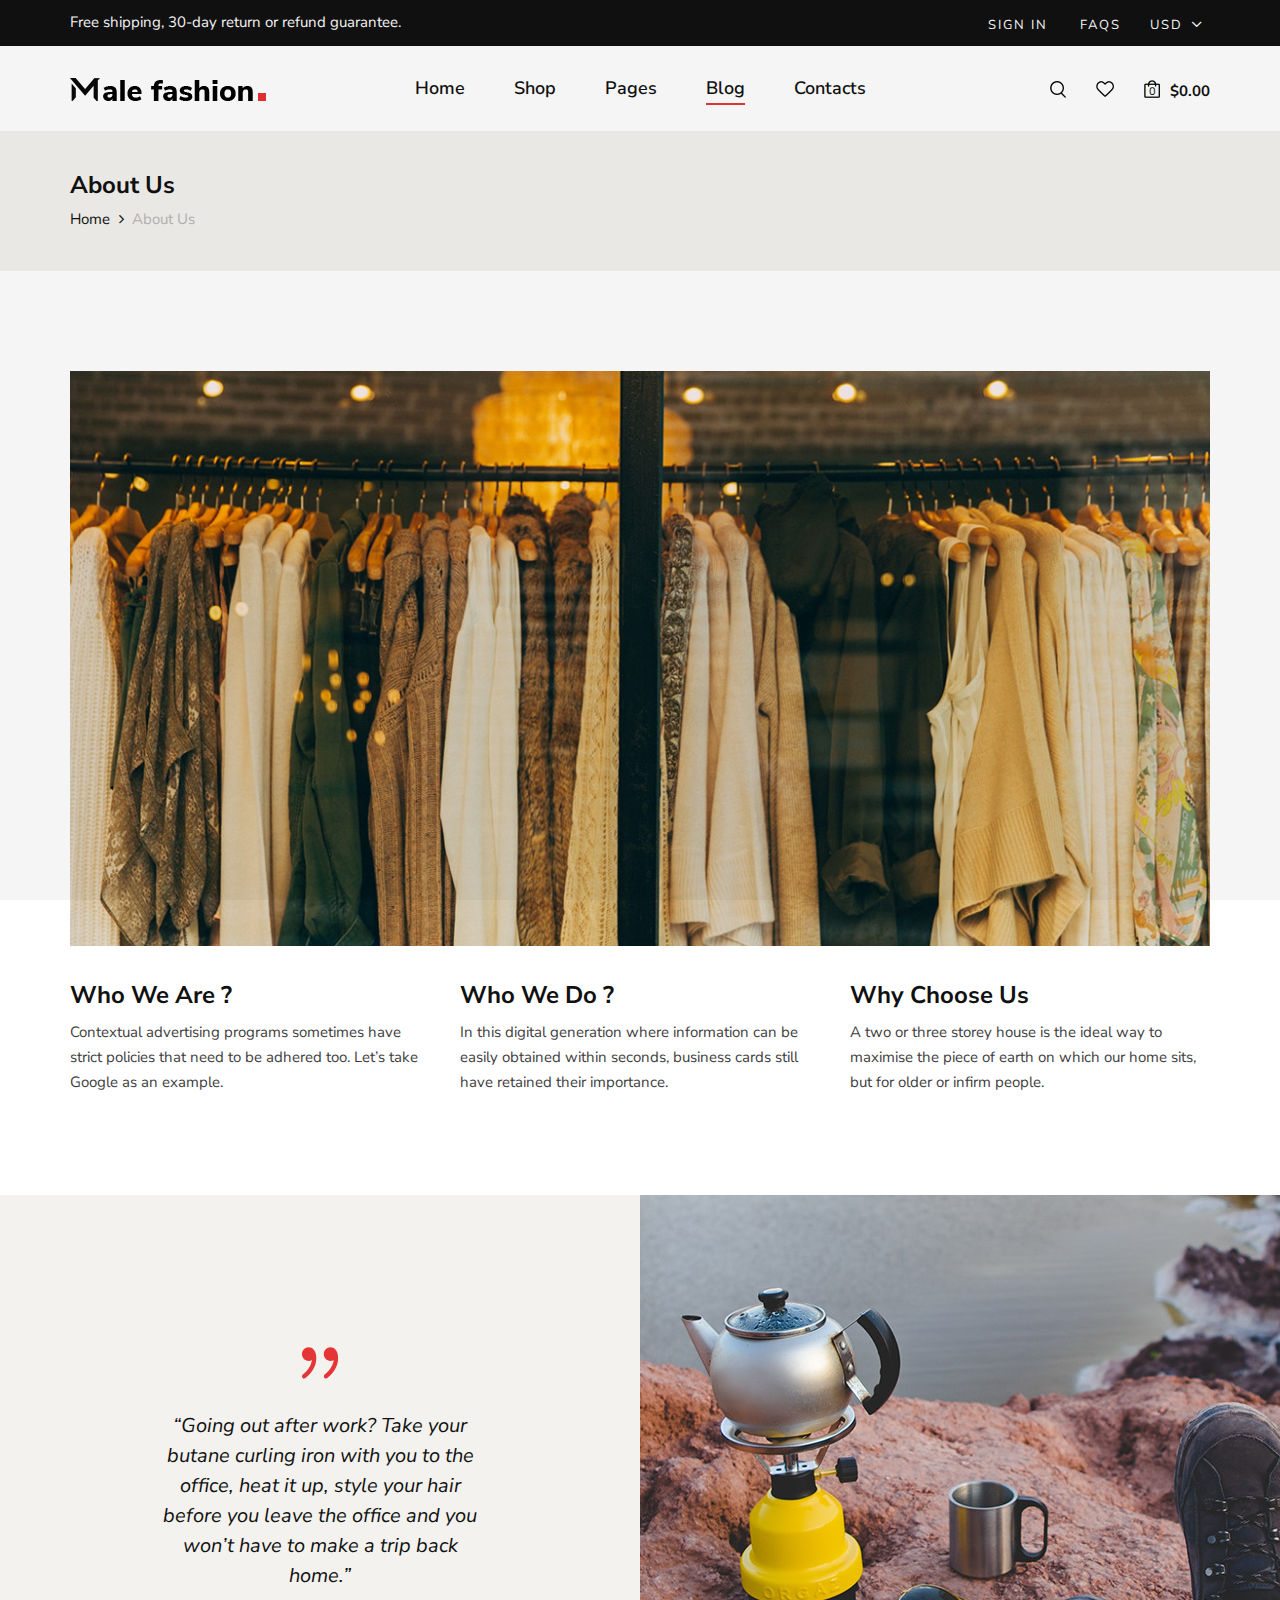
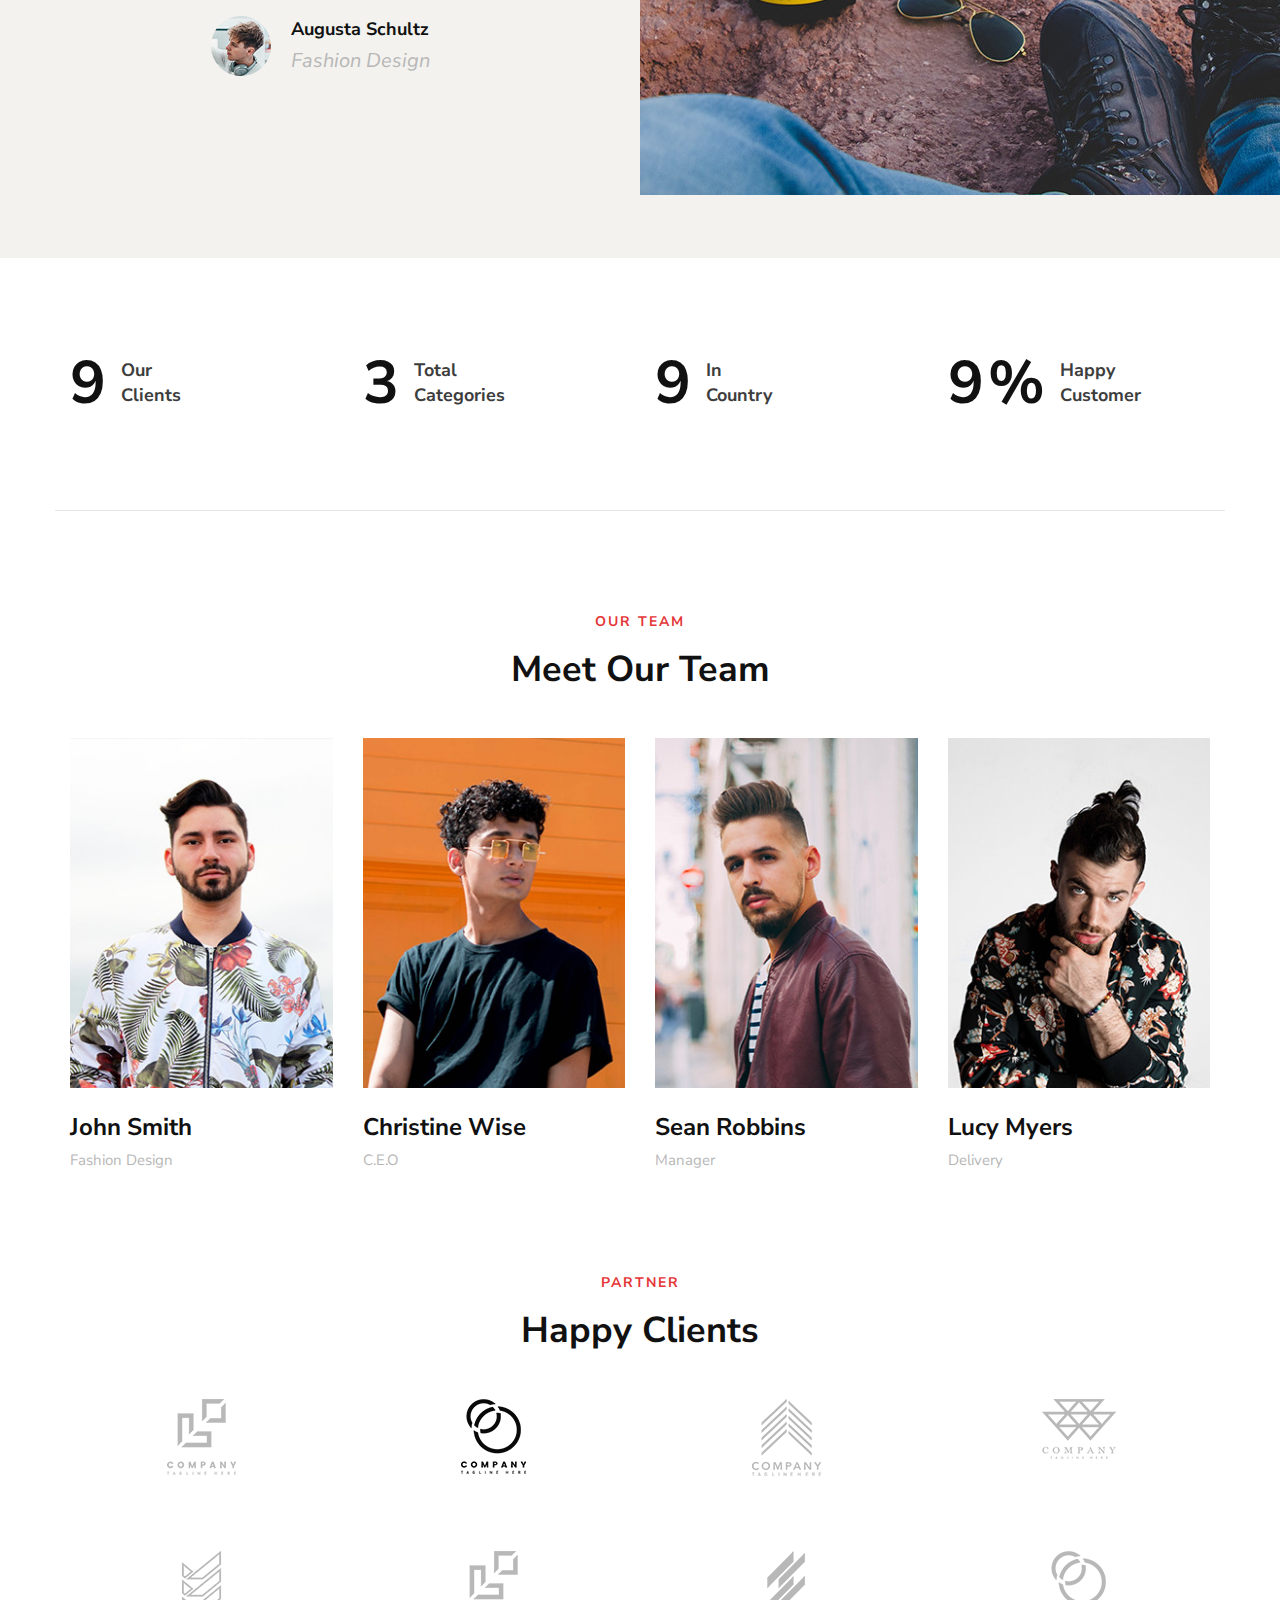
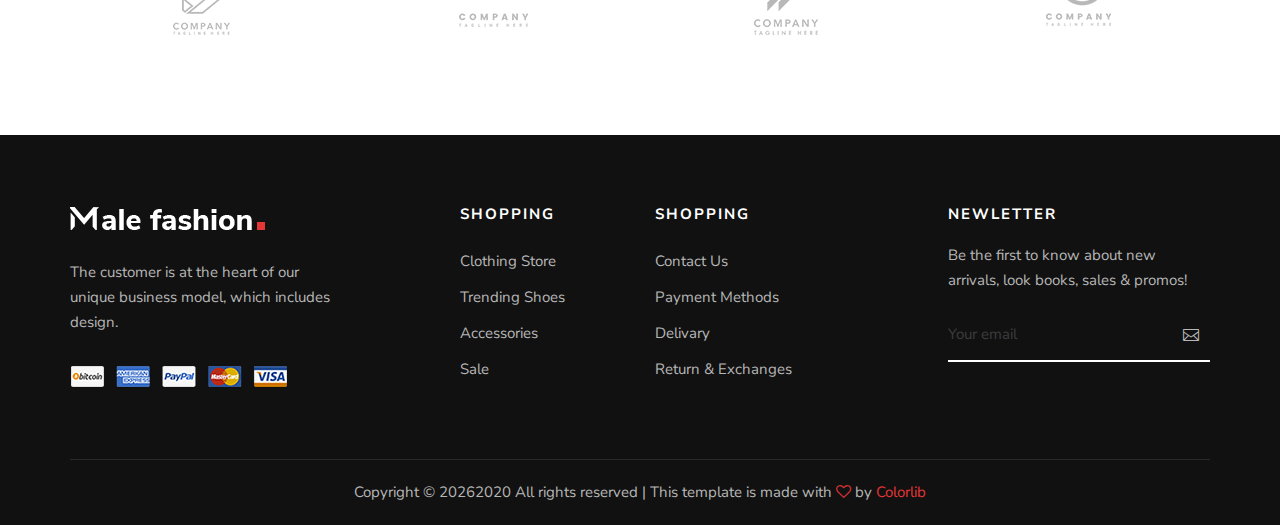
==== about.html @ d6370bcf "push" ====
<!DOCTYPE html>
<html lang="zxx">

<head>
    <meta charset="UTF-8">
    <meta name="description" content="Male_Fashion Template">
    <meta name="keywords" content="Male_Fashion, unica, creative, html">
    <meta name="viewport" content="width=device-width, initial-scale=1.0">
    <meta http-equiv="X-UA-Compatible" content="ie=edge">
    <title>Male-Fashion | Template</title>

    <!-- Google Font -->
    <link href="https://fonts.googleapis.com/css2?family=Nunito+Sans:wght@300;400;600;700;800;900&display=swap"
    rel="stylesheet">

    <!-- Css Styles -->
    <link rel="stylesheet" href="css/bootstrap.min.css" type="text/css">
    <link rel="stylesheet" href="css/font-awesome.min.css" type="text/css">
    <link rel="stylesheet" href="css/elegant-icons.css" type="text/css">
    <link rel="stylesheet" href="css/magnific-popup.css" type="text/css">
    <link rel="stylesheet" href="css/nice-select.css" type="text/css">
    <link rel="stylesheet" href="css/owl.carousel.min.css" type="text/css">
    <link rel="stylesheet" href="css/slicknav.min.css" type="text/css">
    <link rel="stylesheet" href="css/style.css" type="text/css">
</head>

<body>
    <!-- Page Preloder -->
    <div id="preloder">
        <div class="loader"></div>
    </div>

    <!-- Offcanvas Menu Begin -->
    <div class="offcanvas-menu-overlay"></div>
    <div class="offcanvas-menu-wrapper">
        <div class="offcanvas__option">
            <div class="offcanvas__links">
                <a href="#">Sign in</a>
                <a href="#">FAQs</a>
            </div>
            <div class="offcanvas__top__hover">
                <span>Usd <i class="arrow_carrot-down"></i></span>
                <ul>
                    <li>USD</li>
                    <li>EUR</li>
                    <li>USD</li>
                </ul>
            </div>
        </div>
        <div class="offcanvas__nav__option">
            <a href="#" class="search-switch"><img src="img/icon/search.png" alt=""></a>
            <a href="#"><img src="img/icon/heart.png" alt=""></a>
            <a href="#"><img src="img/icon/cart.png" alt=""> <span>0</span></a>
            <div class="price">$0.00</div>
        </div>
        <div id="mobile-menu-wrap"></div>
        <div class="offcanvas__text">
            <p>Free shipping, 30-day return or refund guarantee.</p>
        </div>
    </div>
    <!-- Offcanvas Menu End -->

    <!-- Header Section Begin -->
    <header class="header">
        <div class="header__top">
            <div class="container">
                <div class="row">
                    <div class="col-lg-6 col-md-7">
                        <div class="header__top__left">
                            <p>Free shipping, 30-day return or refund guarantee.</p>
                        </div>
                    </div>
                    <div class="col-lg-6 col-md-5">
                        <div class="header__top__right">
                            <div class="header__top__links">
                                <a href="#">Sign in</a>
                                <a href="#">FAQs</a>
                            </div>
                            <div class="header__top__hover">
                                <span>Usd <i class="arrow_carrot-down"></i></span>
                                <ul>
                                    <li>USD</li>
                                    <li>EUR</li>
                                    <li>USD</li>
                                </ul>
                            </div>
                        </div>
                    </div>
                </div>
            </div>
        </div>
        <div class="container">
            <div class="row">
                <div class="col-lg-3 col-md-3">
                    <div class="header__logo">
                        <a href="./index.html"><img src="img/logo.png" alt=""></a>
                    </div>
                </div>
                <div class="col-lg-6 col-md-6">
                    <nav class="header__menu mobile-menu">
                        <ul>
                            <li><a href="./index.html">Home</a></li>
                            <li><a href="./shop.html">Shop</a></li>
                            <li><a href="#">Pages</a>
                                <ul class="dropdown">
                                    <li><a href="./about.html">About Us</a></li>
                                    <li><a href="./shop-details.html">Shop Details</a></li>
                                    <li><a href="./shopping-cart.html">Shopping Cart</a></li>
                                    <li><a href="./checkout.html">Check Out</a></li>
                                    <li><a href="./blog-details.html">Blog Details</a></li>
                                </ul>
                            </li>
                            <li class="active"><a href="./blog.html">Blog</a></li>
                            <li><a href="./contact.html">Contacts</a></li>
                        </ul>
                    </nav>
                </div>
                <div class="col-lg-3 col-md-3">
                    <div class="header__nav__option">
                        <a href="#" class="search-switch"><img src="img/icon/search.png" alt=""></a>
                        <a href="#"><img src="img/icon/heart.png" alt=""></a>
                        <a href="#"><img src="img/icon/cart.png" alt=""> <span>0</span></a>
                        <div class="price">$0.00</div>
                    </div>
                </div>
            </div>
            <div class="canvas__open"><i class="fa fa-bars"></i></div>
        </div>
    </header>
    <!-- Header Section End -->

    <!-- Breadcrumb Section Begin -->
    <section class="breadcrumb-option">
        <div class="container">
            <div class="row">
                <div class="col-lg-12">
                    <div class="breadcrumb__text">
                        <h4>About Us</h4>
                        <div class="breadcrumb__links">
                            <a href="./index.html">Home</a>
                            <span>About Us</span>
                        </div>
                    </div>
                </div>
            </div>
        </div>
    </section>
    <!-- Breadcrumb Section End -->

    <!-- About Section Begin -->
    <section class="about spad">
        <div class="container">
            <div class="row">
                <div class="col-lg-12">
                    <div class="about__pic">
                        <img src="img/about/about-us.jpg" alt="">
                    </div>
                </div>
            </div>
            <div class="row">
                <div class="col-lg-4 col-md-4 col-sm-6">
                    <div class="about__item">
                        <h4>Who We Are ?</h4>
                        <p>Contextual advertising programs sometimes have strict policies that need to be adhered too.
                        Let’s take Google as an example.</p>
                    </div>
                </div>
                <div class="col-lg-4 col-md-4 col-sm-6">
                    <div class="about__item">
                        <h4>Who We Do ?</h4>
                        <p>In this digital generation where information can be easily obtained within seconds, business
                        cards still have retained their importance.</p>
                    </div>
                </div>
                <div class="col-lg-4 col-md-4 col-sm-6">
                    <div class="about__item">
                        <h4>Why Choose Us</h4>
                        <p>A two or three storey house is the ideal way to maximise the piece of earth on which our home
                        sits, but for older or infirm people.</p>
                    </div>
                </div>
            </div>
        </div>
    </section>
    <!-- About Section End -->

    <!-- Testimonial Section Begin -->
    <section class="testimonial">
        <div class="container-fluid">
            <div class="row">
                <div class="col-lg-6 p-0">
                    <div class="testimonial__text">
                        <span class="icon_quotations"></span>
                        <p>“Going out after work? Take your butane curling iron with you to the office, heat it up,
                            style your hair before you leave the office and you won’t have to make a trip back home.”
                        </p>
                        <div class="testimonial__author">
                            <div class="testimonial__author__pic">
                                <img src="img/about/testimonial-author.jpg" alt="">
                            </div>
                            <div class="testimonial__author__text">
                                <h5>Augusta Schultz</h5>
                                <p>Fashion Design</p>
                            </div>
                        </div>
                    </div>
                </div>
                <div class="col-lg-6 p-0">
                    <div class="testimonial__pic set-bg" data-setbg="img/about/testimonial-pic.jpg"></div>
                </div>
            </div>
        </div>
    </section>
    <!-- Testimonial Section End -->

    <!-- Counter Section Begin -->
    <section class="counter spad">
        <div class="container">
            <div class="row">
                <div class="col-lg-3 col-md-6 col-sm-6">
                    <div class="counter__item">
                        <div class="counter__item__number">
                            <h2 class="cn_num">102</h2>
                        </div>
                        <span>Our <br />Clients</span>
                    </div>
                </div>
                <div class="col-lg-3 col-md-6 col-sm-6">
                    <div class="counter__item">
                        <div class="counter__item__number">
                            <h2 class="cn_num">30</h2>
                        </div>
                        <span>Total <br />Categories</span>
                    </div>
                </div>
                <div class="col-lg-3 col-md-6 col-sm-6">
                    <div class="counter__item">
                        <div class="counter__item__number">
                            <h2 class="cn_num">102</h2>
                        </div>
                        <span>In <br />Country</span>
                    </div>
                </div>
                <div class="col-lg-3 col-md-6 col-sm-6">
                    <div class="counter__item">
                        <div class="counter__item__number">
                            <h2 class="cn_num">98</h2>
                            <strong>%</strong>
                        </div>
                        <span>Happy <br />Customer</span>
                    </div>
                </div>
            </div>
        </div>
    </section>
    <!-- Counter Section End -->

    <!-- Team Section Begin -->
    <section class="team spad">
        <div class="container">
            <div class="row">
                <div class="col-lg-12">
                    <div class="section-title">
                        <span>Our Team</span>
                        <h2>Meet Our Team</h2>
                    </div>
                </div>
            </div>
            <div class="row">
                <div class="col-lg-3 col-md-6 col-sm-6">
                    <div class="team__item">
                        <img src="img/about/team-1.jpg" alt="">
                        <h4>John Smith</h4>
                        <span>Fashion Design</span>
                    </div>
                </div>
                <div class="col-lg-3 col-md-6 col-sm-6">
                    <div class="team__item">
                        <img src="img/about/team-2.jpg" alt="">
                        <h4>Christine Wise</h4>
                        <span>C.E.O</span>
                    </div>
                </div>
                <div class="col-lg-3 col-md-6 col-sm-6">
                    <div class="team__item">
                        <img src="img/about/team-3.jpg" alt="">
                        <h4>Sean Robbins</h4>
                        <span>Manager</span>
                    </div>
                </div>
                <div class="col-lg-3 col-md-6 col-sm-6">
                    <div class="team__item">
                        <img src="img/about/team-4.jpg" alt="">
                        <h4>Lucy Myers</h4>
                        <span>Delivery</span>
                    </div>
                </div>
            </div>
        </div>
    </section>
    <!-- Team Section End -->

    <!-- Client Section Begin -->
    <section class="clients spad">
        <div class="container">
            <div class="row">
                <div class="col-lg-12">
                    <div class="section-title">
                        <span>Partner</span>
                        <h2>Happy Clients</h2>
                    </div>
                </div>
            </div>
            <div class="row">
                <div class="col-lg-3 col-md-4 col-sm-4 col-6">
                    <a href="#" class="client__item"><img src="img/clients/client-1.png" alt=""></a>
                </div>
                <div class="col-lg-3 col-md-4 col-sm-4 col-6">
                    <a href="#" class="client__item"><img src="img/clients/client-2.png" alt=""></a>
                </div>
                <div class="col-lg-3 col-md-4 col-sm-4 col-6">
                    <a href="#" class="client__item"><img src="img/clients/client-3.png" alt=""></a>
                </div>
                <div class="col-lg-3 col-md-4 col-sm-4 col-6">
                    <a href="#" class="client__item"><img src="img/clients/client-4.png" alt=""></a>
                </div>
                <div class="col-lg-3 col-md-4 col-sm-4 col-6">
                    <a href="#" class="client__item"><img src="img/clients/client-5.png" alt=""></a>
                </div>
                <div class="col-lg-3 col-md-4 col-sm-4 col-6">
                    <a href="#" class="client__item"><img src="img/clients/client-6.png" alt=""></a>
                </div>
                <div class="col-lg-3 col-md-4 col-sm-4 col-6">
                    <a href="#" class="client__item"><img src="img/clients/client-7.png" alt=""></a>
                </div>
                <div class="col-lg-3 col-md-4 col-sm-4 col-6">
                    <a href="#" class="client__item"><img src="img/clients/client-8.png" alt=""></a>
                </div>
            </div>
        </div>
    </section>
    <!-- Client Section End -->

    <!-- Footer Section Begin -->
    <footer class="footer">
        <div class="container">
            <div class="row">
                <div class="col-lg-3 col-md-6 col-sm-6">
                    <div class="footer__about">
                        <div class="footer__logo">
                            <a href="#"><img src="img/footer-logo.png" alt=""></a>
                        </div>
                        <p>The customer is at the heart of our unique business model, which includes design.</p>
                        <a href="#"><img src="img/payment.png" alt=""></a>
                    </div>
                </div>
                <div class="col-lg-2 offset-lg-1 col-md-3 col-sm-6">
                    <div class="footer__widget">
                        <h6>Shopping</h6>
                        <ul>
                            <li><a href="#">Clothing Store</a></li>
                            <li><a href="#">Trending Shoes</a></li>
                            <li><a href="#">Accessories</a></li>
                            <li><a href="#">Sale</a></li>
                        </ul>
                    </div>
                </div>
                <div class="col-lg-2 col-md-3 col-sm-6">
                    <div class="footer__widget">
                        <h6>Shopping</h6>
                        <ul>
                            <li><a href="#">Contact Us</a></li>
                            <li><a href="#">Payment Methods</a></li>
                            <li><a href="#">Delivary</a></li>
                            <li><a href="#">Return & Exchanges</a></li>
                        </ul>
                    </div>
                </div>
                <div class="col-lg-3 offset-lg-1 col-md-6 col-sm-6">
                    <div class="footer__widget">
                        <h6>NewLetter</h6>
                        <div class="footer__newslatter">
                            <p>Be the first to know about new arrivals, look books, sales & promos!</p>
                            <form action="#">
                                <input type="text" placeholder="Your email">
                                <button type="submit"><span class="icon_mail_alt"></span></button>
                            </form>
                        </div>
                    </div>
                </div>
            </div>
            <div class="row">
                <div class="col-lg-12 text-center">
                    <div class="footer__copyright__text">
                        <!-- Link back to Colorlib can't be removed. Template is licensed under CC BY 3.0. -->
                        <p>Copyright ©
                            <script>
                                document.write(new Date().getFullYear());
                            </script>2020
                            All rights reserved | This template is made with <i class="fa fa-heart-o"
                            aria-hidden="true"></i> by <a href="https://colorlib.com" target="_blank">Colorlib</a>
                        </p>
                        <!-- Link back to Colorlib can't be removed. Template is licensed under CC BY 3.0. -->
                    </div>
                </div>
            </div>
        </div>
    </footer>
    <!-- Footer Section End -->

    <!-- Search Begin -->
    <div class="search-model">
        <div class="h-100 d-flex align-items-center justify-content-center">
            <div class="search-close-switch">+</div>
            <form class="search-model-form">
                <input type="text" id="search-input" placeholder="Search here.....">
            </form>
        </div>
    </div>
    <!-- Search End -->

    <!-- Js Plugins -->
    <script src="js/jquery-3.3.1.min.js"></script>
    <script src="js/bootstrap.min.js"></script>
    <script src="js/jquery.nice-select.min.js"></script>
    <script src="js/jquery.nicescroll.min.js"></script>
    <script src="js/jquery.magnific-popup.min.js"></script>
    <script src="js/jquery.countdown.min.js"></script>
    <script src="js/jquery.slicknav.js"></script>
    <script src="js/mixitup.min.js"></script>
    <script src="js/owl.carousel.min.js"></script>
    <script src="js/main.js"></script>
</body>

</html>
---- css/elegant-icons.css ----
@font-face {
	font-family: 'ElegantIcons';
	src:url('../fonts/ElegantIcons.eot');
	src:url('../fonts/ElegantIcons.eot?#iefix') format('embedded-opentype'),
		url('../fonts/ElegantIcons.woff') format('woff'),
		url('../fonts/ElegantIcons.ttf') format('truetype'),
		url('../fonts/ElegantIcons.svg#ElegantIcons') format('svg');
	font-weight: normal;
	font-style: normal;
}

/* Use the following CSS code if you want to use data attributes for inserting your icons */
[data-icon]:before {
	font-family: 'ElegantIcons';
	content: attr(data-icon);
	speak: none;
	font-weight: normal;
	font-variant: normal;
	text-transform: none;
	line-height: 1;
	-webkit-font-smoothing: antialiased;
	-moz-osx-font-smoothing: grayscale;
}

/* Use the following CSS code if you want to have a class per icon */
/*
Instead of a list of all class selectors,
you can use the generic selector below, but it's slower:
[class*="your-class-prefix"] {
*/
.arrow_up, .arrow_down, .arrow_left, .arrow_right, .arrow_left-up, .arrow_right-up, .arrow_right-down, .arrow_left-down, .arrow-up-down, .arrow_up-down_alt, .arrow_left-right_alt, .arrow_left-right, .arrow_expand_alt2, .arrow_expand_alt, .arrow_condense, .arrow_expand, .arrow_move, .arrow_carrot-up, .arrow_carrot-down, .arrow_carrot-left, .arrow_carrot-right, .arrow_carrot-2up, .arrow_carrot-2down, .arrow_carrot-2left, .arrow_carrot-2right, .arrow_carrot-up_alt2, .arrow_carrot-down_alt2, .arrow_carrot-left_alt2, .arrow_carrot-right_alt2, .arrow_carrot-2up_alt2, .arrow_carrot-2down_alt2, .arrow_carrot-2left_alt2, .arrow_carrot-2right_alt2, .arrow_triangle-up, .arrow_triangle-down, .arrow_triangle-left, .arrow_triangle-right, .arrow_triangle-up_alt2, .arrow_triangle-down_alt2, .arrow_triangle-left_alt2, .arrow_triangle-right_alt2, .arrow_back, .icon_minus-06, .icon_plus, .icon_close, .icon_check, .icon_minus_alt2, .icon_plus_alt2, .icon_close_alt2, .icon_check_alt2, .icon_zoom-out_alt, .icon_zoom-in_alt, .icon_search, .icon_box-empty, .icon_box-selected, .icon_minus-box, .icon_plus-box, .icon_box-checked, .icon_circle-empty, .icon_circle-slelected, .icon_stop_alt2, .icon_stop, .icon_pause_alt2, .icon_pause, .icon_menu, .icon_menu-square_alt2, .icon_menu-circle_alt2, .icon_ul, .icon_ol, .icon_adjust-horiz, .icon_adjust-vert, .icon_document_alt, .icon_documents_alt, .icon_pencil, .icon_pencil-edit_alt, .icon_pencil-edit, .icon_folder-alt, .icon_folder-open_alt, .icon_folder-add_alt, .icon_info_alt, .icon_error-oct_alt, .icon_error-circle_alt, .icon_error-triangle_alt, .icon_question_alt2, .icon_question, .icon_comment_alt, .icon_chat_alt, .icon_vol-mute_alt, .icon_volume-low_alt, .icon_volume-high_alt, .icon_quotations, .icon_quotations_alt2, .icon_clock_alt, .icon_lock_alt, .icon_lock-open_alt, .icon_key_alt, .icon_cloud_alt, .icon_cloud-upload_alt, .icon_cloud-download_alt, .icon_image, .icon_images, .icon_lightbulb_alt, .icon_gift_alt, .icon_house_alt, .icon_genius, .icon_mobile, .icon_tablet, .icon_laptop, .icon_desktop, .icon_camera_alt, .icon_mail_alt, .icon_cone_alt, .icon_ribbon_alt, .icon_bag_alt, .icon_creditcard, .icon_cart_alt, .icon_paperclip, .icon_tag_alt, .icon_tags_alt, .icon_trash_alt, .icon_cursor_alt, .icon_mic_alt, .icon_compass_alt, .icon_pin_alt, .icon_pushpin_alt, .icon_map_alt, .icon_drawer_alt, .icon_toolbox_alt, .icon_book_alt, .icon_calendar, .icon_film, .icon_table, .icon_contacts_alt, .icon_headphones, .icon_lifesaver, .icon_piechart, .icon_refresh, .icon_link_alt, .icon_link, .icon_loading, .icon_blocked, .icon_archive_alt, .icon_heart_alt, .icon_star_alt, .icon_star-half_alt, .icon_star, .icon_star-half, .icon_tools, .icon_tool, .icon_cog, .icon_cogs, .arrow_up_alt, .arrow_down_alt, .arrow_left_alt, .arrow_right_alt, .arrow_left-up_alt, .arrow_right-up_alt, .arrow_right-down_alt, .arrow_left-down_alt, .arrow_condense_alt, .arrow_expand_alt3, .arrow_carrot_up_alt, .arrow_carrot-down_alt, .arrow_carrot-left_alt, .arrow_carrot-right_alt, .arrow_carrot-2up_alt, .arrow_carrot-2dwnn_alt, .arrow_carrot-2left_alt, .arrow_carrot-2right_alt, .arrow_triangle-up_alt, .arrow_triangle-down_alt, .arrow_triangle-left_alt, .arrow_triangle-right_alt, .icon_minus_alt, .icon_plus_alt, .icon_close_alt, .icon_check_alt, .icon_zoom-out, .icon_zoom-in, .icon_stop_alt, .icon_menu-square_alt, .icon_menu-circle_alt, .icon_document, .icon_documents, .icon_pencil_alt, .icon_folder, .icon_folder-open, .icon_folder-add, .icon_folder_upload, .icon_folder_download, .icon_info, .icon_error-circle, .icon_error-oct, .icon_error-triangle, .icon_question_alt, .icon_comment, .icon_chat, .icon_vol-mute, .icon_volume-low, .icon_volume-high, .icon_quotations_alt, .icon_clock, .icon_lock, .icon_lock-open, .icon_key, .icon_cloud, .icon_cloud-upload, .icon_cloud-download, .icon_lightbulb, .icon_gift, .icon_house, .icon_camera, .icon_mail, .icon_cone, .icon_ribbon, .icon_bag, .icon_cart, .icon_tag, .icon_tags, .icon_trash, .icon_cursor, .icon_mic, .icon_compass, .icon_pin, .icon_pushpin, .icon_map, .icon_drawer, .icon_toolbox, .icon_book, .icon_contacts, .icon_archive, .icon_heart, .icon_profile, .icon_group, .icon_grid-2x2, .icon_grid-3x3, .icon_music, .icon_pause_alt, .icon_phone, .icon_upload, .icon_download, .social_facebook, .social_twitter, .social_pinterest, .social_googleplus, .social_tumblr, .social_tumbleupon, .social_wordpress, .social_instagram, .social_dribbble, .social_vimeo, .social_linkedin, .social_rss, .social_deviantart, .social_share, .social_myspace, .social_skype, .social_youtube, .social_picassa, .social_googledrive, .social_flickr, .social_blogger, .social_spotify, .social_delicious, .social_facebook_circle, .social_twitter_circle, .social_pinterest_circle, .social_googleplus_circle, .social_tumblr_circle, .social_stumbleupon_circle, .social_wordpress_circle, .social_instagram_circle, .social_dribbble_circle, .social_vimeo_circle, .social_linkedin_circle, .social_rss_circle, .social_deviantart_circle, .social_share_circle, .social_myspace_circle, .social_skype_circle, .social_youtube_circle, .social_picassa_circle, .social_googledrive_alt2, .social_flickr_circle, .social_blogger_circle, .social_spotify_circle, .social_delicious_circle, .social_facebook_square, .social_twitter_square, .social_pinterest_square, .social_googleplus_square, .social_tumblr_square, .social_stumbleupon_square, .social_wordpress_square, .social_instagram_square, .social_dribbble_square, .social_vimeo_square, .social_linkedin_square, .social_rss_square, .social_deviantart_square, .social_share_square, .social_myspace_square, .social_skype_square, .social_youtube_square, .social_picassa_square, .social_googledrive_square, .social_flickr_square, .social_blogger_square, .social_spotify_square, .social_delicious_square, .icon_printer, .icon_calulator, .icon_building, .icon_floppy, .icon_drive, .icon_search-2, .icon_id, .icon_id-2, .icon_puzzle, .icon_like, .icon_dislike, .icon_mug, .icon_currency, .icon_wallet, .icon_pens, .icon_easel, .icon_flowchart, .icon_datareport, .icon_briefcase, .icon_shield, .icon_percent, .icon_globe, .icon_globe-2, .icon_target, .icon_hourglass, .icon_balance, .icon_rook, .icon_printer-alt, .icon_calculator_alt, .icon_building_alt, .icon_floppy_alt, .icon_drive_alt, .icon_search_alt, .icon_id_alt, .icon_id-2_alt, .icon_puzzle_alt, .icon_like_alt, .icon_dislike_alt, .icon_mug_alt, .icon_currency_alt, .icon_wallet_alt, .icon_pens_alt, .icon_easel_alt, .icon_flowchart_alt, .icon_datareport_alt, .icon_briefcase_alt, .icon_shield_alt, .icon_percent_alt, .icon_globe_alt, .icon_clipboard {
	font-family: 'ElegantIcons';
	speak: none;
	font-style: normal;
	font-weight: normal;
	font-variant: normal;
	text-transform: none;
	line-height: 1;
	-webkit-font-smoothing: antialiased;
}
.arrow_up:before {
	content: "\21";
}
.arrow_down:before {
	content: "\22";
}
.arrow_left:before {
	content: "\23";
}
.arrow_right:before {
	content: "\24";
}
.arrow_left-up:before {
	content: "\25";
}
.arrow_right-up:before {
	content: "\26";
}
.arrow_right-down:before {
	content: "\27";
}
.arrow_left-down:before {
	content: "\28";
}
.arrow-up-down:before {
	content: "\29";
}
.arrow_up-down_alt:before {
	content: "\2a";
}
.arrow_left-right_alt:before {
	content: "\2b";
}
.arrow_left-right:before {
	content: "\2c";
}
.arrow_expand_alt2:before {
	content: "\2d";
}
.arrow_expand_alt:before {
	content: "\2e";
}
.arrow_condense:before {
	content: "\2f";
}
.arrow_expand:before {
	content: "\30";
}
.arrow_move:before {
	content: "\31";
}
.arrow_carrot-up:before {
	content: "\32";
}
.arrow_carrot-down:before {
	content: "\33";
}
.arrow_carrot-left:before {
	content: "\34";
}
.arrow_carrot-right:before {
	content: "\35";
}
.arrow_carrot-2up:before {
	content: "\36";
}
.arrow_carrot-2down:before {
	content: "\37";
}
.arrow_carrot-2left:before {
	content: "\38";
}
.arrow_carrot-2right:before {
	content: "\39";
}
.arrow_carrot-up_alt2:before {
	content: "\3a";
}
.arrow_carrot-down_alt2:before {
	content: "\3b";
}
.arrow_carrot-left_alt2:before {
	content: "\3c";
}
.arrow_carrot-right_alt2:before {
	content: "\3d";
}
.arrow_carrot-2up_alt2:before {
	content: "\3e";
}
.arrow_carrot-2down_alt2:before {
	content: "\3f";
}
.arrow_carrot-2left_alt2:before {
	content: "\40";
}
.arrow_carrot-2right_alt2:before {
	content: "\41";
}
.arrow_triangle-up:before {
	content: "\42";
}
.arrow_triangle-down:before {
	content: "\43";
}
.arrow_triangle-left:before {
	content: "\44";
}
.arrow_triangle-right:before {
	content: "\45";
}
.arrow_triangle-up_alt2:before {
	content: "\46";
}
.arrow_triangle-down_alt2:before {
	content: "\47";
}
.arrow_triangle-left_alt2:before {
	content: "\48";
}
.arrow_triangle-right_alt2:before {
	content: "\49";
}
.arrow_back:before {
	content: "\4a";
}
.icon_minus-06:before {
	content: "\4b";
}
.icon_plus:before {
	content: "\4c";
}
.icon_close:before {
	content: "\4d";
}
.icon_check:before {
	content: "\4e";
}
.icon_minus_alt2:before {
	content: "\4f";
}
.icon_plus_alt2:before {
	content: "\50";
}
.icon_close_alt2:before {
	content: "\51";
}
.icon_check_alt2:before {
	content: "\52";
}
.icon_zoom-out_alt:before {
	content: "\53";
}
.icon_zoom-in_alt:before {
	content: "\54";
}
.icon_search:before {
	content: "\55";
}
.icon_box-empty:before {
	content: "\56";
}
.icon_box-selected:before {
	content: "\57";
}
.icon_minus-box:before {
	content: "\58";
}
.icon_plus-box:before {
	content: "\59";
}
.icon_box-checked:before {
	content: "\5a";
}
.icon_circle-empty:before {
	content: "\5b";
}
.icon_circle-slelected:before {
	content: "\5c";
}
.icon_stop_alt2:before {
	content: "\5d";
}
.icon_stop:before {
	content: "\5e";
}
.icon_pause_alt2:before {
	content: "\5f";
}
.icon_pause:before {
	content: "\60";
}
.icon_menu:before {
	content: "\61";
}
.icon_menu-square_alt2:before {
	content: "\62";
}
.icon_menu-circle_alt2:before {
	content: "\63";
}
.icon_ul:before {
	content: "\64";
}
.icon_ol:before {
	content: "\65";
}
.icon_adjust-horiz:before {
	content: "\66";
}
.icon_adjust-vert:before {
	content: "\67";
}
.icon_document_alt:before {
	content: "\68";
}
.icon_documents_alt:before {
	content: "\69";
}
.icon_pencil:before {
	content: "\6a";
}
.icon_pencil-edit_alt:before {
	content: "\6b";
}
.icon_pencil-edit:before {
	content: "\6c";
}
.icon_folder-alt:before {
	content: "\6d";
}
.icon_folder-open_alt:before {
	content: "\6e";
}
.icon_folder-add_alt:before {
	content: "\6f";
}
.icon_info_alt:before {
	content: "\70";
}
.icon_error-oct_alt:before {
	content: "\71";
}
.icon_error-circle_alt:before {
	content: "\72";
}
.icon_error-triangle_alt:before {
	content: "\73";
}
.icon_question_alt2:before {
	content: "\74";
}
.icon_question:before {
	content: "\75";
}
.icon_comment_alt:before {
	content: "\76";
}
.icon_chat_alt:before {
	content: "\77";
}
.icon_vol-mute_alt:before {
	content: "\78";
}
.icon_volume-low_alt:before {
	content: "\79";
}
.icon_volume-high_alt:before {
	content: "\7a";
}
.icon_quotations:before {
	content: "\7b";
}
.icon_quotations_alt2:before {
	content: "\7c";
}
.icon_clock_alt:before {
	content: "\7d";
}
.icon_lock_alt:before {
	content: "\7e";
}
.icon_lock-open_alt:before {
	content: "\e000";
}
.icon_key_alt:before {
	content: "\e001";
}
.icon_cloud_alt:before {
	content: "\e002";
}
.icon_cloud-upload_alt:before {
	content: "\e003";
}
.icon_cloud-download_alt:before {
	content: "\e004";
}
.icon_image:before {
	content: "\e005";
}
.icon_images:before {
	content: "\e006";
}
.icon_lightbulb_alt:before {
	content: "\e007";
}
.icon_gift_alt:before {
	content: "\e008";
}
.icon_house_alt:before {
	content: "\e009";
}
.icon_genius:before {
	content: "\e00a";
}
.icon_mobile:before {
	content: "\e00b";
}
.icon_tablet:before {
	content: "\e00c";
}
.icon_laptop:before {
	content: "\e00d";
}
.icon_desktop:before {
	content: "\e00e";
}
.icon_camera_alt:before {
	content: "\e00f";
}
.icon_mail_alt:before {
	content: "\e010";
}
.icon_cone_alt:before {
	content: "\e011";
}
.icon_ribbon_alt:before {
	content: "\e012";
}
.icon_bag_alt:before {
	content: "\e013";
}
.icon_creditcard:before {
	content: "\e014";
}
.icon_cart_alt:before {
	content: "\e015";
}
.icon_paperclip:before {
	content: "\e016";
}
.icon_tag_alt:before {
	content: "\e017";
}
.icon_tags_alt:before {
	content: "\e018";
}
.icon_trash_alt:before {
	content: "\e019";
}
.icon_cursor_alt:before {
	content: "\e01a";
}
.icon_mic_alt:before {
	content: "\e01b";
}
.icon_compass_alt:before {
	content: "\e01c";
}
.icon_pin_alt:before {
	content: "\e01d";
}
.icon_pushpin_alt:before {
	content: "\e01e";
}
.icon_map_alt:before {
	content: "\e01f";
}
.icon_drawer_alt:before {
	content: "\e020";
}
.icon_toolbox_alt:before {
	content: "\e021";
}
.icon_book_alt:before {
	content: "\e022";
}
.icon_calendar:before {
	content: "\e023";
}
.icon_film:before {
	content: "\e024";
}
.icon_table:before {
	content: "\e025";
}
.icon_contacts_alt:before {
	content: "\e026";
}
.icon_headphones:before {
	content: "\e027";
}
.icon_lifesaver:before {
	content: "\e028";
}
.icon_piechart:before {
	content: "\e029";
}
.icon_refresh:before {
	content: "\e02a";
}
.icon_link_alt:before {
	content: "\e02b";
}
.icon_link:before {
	content: "\e02c";
}
.icon_loading:before {
	content: "\e02d";
}
.icon_blocked:before {
	content: "\e02e";
}
.icon_archive_alt:before {
	content: "\e02f";
}
.icon_heart_alt:before {
	content: "\e030";
}
.icon_star_alt:before {
	content: "\e031";
}
.icon_star-half_alt:before {
	content: "\e032";
}
.icon_star:before {
	content: "\e033";
}
.icon_star-half:before {
	content: "\e034";
}
.icon_tools:before {
	content: "\e035";
}
.icon_tool:before {
	content: "\e036";
}
.icon_cog:before {
	content: "\e037";
}
.icon_cogs:before {
	content: "\e038";
}
.arrow_up_alt:before {
	content: "\e039";
}
.arrow_down_alt:before {
	content: "\e03a";
}
.arrow_left_alt:before {
	content: "\e03b";
}
.arrow_right_alt:before {
	content: "\e03c";
}
.arrow_left-up_alt:before {
	content: "\e03d";
}
.arrow_right-up_alt:before {
	content: "\e03e";
}
.arrow_right-down_alt:before {
	content: "\e03f";
}
.arrow_left-down_alt:before {
	content: "\e040";
}
.arrow_condense_alt:before {
	content: "\e041";
}
.arrow_expand_alt3:before {
	content: "\e042";
}
.arrow_carrot_up_alt:before {
	content: "\e043";
}
.arrow_carrot-down_alt:before {
	content: "\e044";
}
.arrow_carrot-left_alt:before {
	content: "\e045";
}
.arrow_carrot-right_alt:before {
	content: "\e046";
}
.arrow_carrot-2up_alt:before {
	content: "\e047";
}
.arrow_carrot-2dwnn_alt:before {
	content: "\e048";
}
.arrow_carrot-2left_alt:before {
	content: "\e049";
}
.arrow_carrot-2right_alt:before {
	content: "\e04a";
}
.arrow_triangle-up_alt:before {
	content: "\e04b";
}
.arrow_triangle-down_alt:before {
	content: "\e04c";
}
.arrow_triangle-left_alt:before {
	content: "\e04d";
}
.arrow_triangle-right_alt:before {
	content: "\e04e";
}
.icon_minus_alt:before {
	content: "\e04f";
}
.icon_plus_alt:before {
	content: "\e050";
}
.icon_close_alt:before {
	content: "\e051";
}
.icon_check_alt:before {
	content: "\e052";
}
.icon_zoom-out:before {
	content: "\e053";
}
.icon_zoom-in:before {
	content: "\e054";
}
.icon_stop_alt:before {
	content: "\e055";
}
.icon_menu-square_alt:before {
	content: "\e056";
}
.icon_menu-circle_alt:before {
	content: "\e057";
}
.icon_document:before {
	content: "\e058";
}
.icon_documents:before {
	content: "\e059";
}
.icon_pencil_alt:before {
	content: "\e05a";
}
.icon_folder:before {
	content: "\e05b";
}
.icon_folder-open:before {
	content: "\e05c";
}
.icon_folder-add:before {
	content: "\e05d";
}
.icon_folder_upload:before {
	content: "\e05e";
}
.icon_folder_download:before {
	content: "\e05f";
}
.icon_info:before {
	content: "\e060";
}
.icon_error-circle:before {
	content: "\e061";
}
.icon_error-oct:before {
	content: "\e062";
}
.icon_error-triangle:before {
	content: "\e063";
}
.icon_question_alt:before {
	content: "\e064";
}
.icon_comment:before {
	content: "\e065";
}
.icon_chat:before {
	content: "\e066";
}
.icon_vol-mute:before {
	content: "\e067";
}
.icon_volume-low:before {
	content: "\e068";
}
.icon_volume-high:before {
	content: "\e069";
}
.icon_quotations_alt:before {
	content: "\e06a";
}
.icon_clock:before {
	content: "\e06b";
}
.icon_lock:before {
	content: "\e06c";
}
.icon_lock-open:before {
	content: "\e06d";
}
.icon_key:before {
	content: "\e06e";
}
.icon_cloud:before {
	content: "\e06f";
}
.icon_cloud-upload:before {
	content: "\e070";
}
.icon_cloud-download:before {
	content: "\e071";
}
.icon_lightbulb:before {
	content: "\e072";
}
.icon_gift:before {
	content: "\e073";
}
.icon_house:before {
	content: "\e074";
}
.icon_camera:before {
	content: "\e075";
}
.icon_mail:before {
	content: "\e076";
}
.icon_cone:before {
	content: "\e077";
}
.icon_ribbon:before {
	content: "\e078";
}
.icon_bag:before {
	content: "\e079";
}
.icon_cart:before {
	content: "\e07a";
}
.icon_tag:before {
	content: "\e07b";
}
.icon_tags:before {
	content: "\e07c";
}
.icon_trash:before {
	content: "\e07d";
}
.icon_cursor:before {
	content: "\e07e";
}
.icon_mic:before {
	content: "\e07f";
}
.icon_compass:before {
	content: "\e080";
}
.icon_pin:before {
	content: "\e081";
}
.icon_pushpin:before {
	content: "\e082";
}
.icon_map:before {
	content: "\e083";
}
.icon_drawer:before {
	content: "\e084";
}
.icon_toolbox:before {
	content: "\e085";
}
.icon_book:before {
	content: "\e086";
}
.icon_contacts:before {
	content: "\e087";
}
.icon_archive:before {
	content: "\e088";
}
.icon_heart:before {
	content: "\e089";
}
.icon_profile:before {
	content: "\e08a";
}
.icon_group:before {
	content: "\e08b";
}
.icon_grid-2x2:before {
	content: "\e08c";
}
.icon_grid-3x3:before {
	content: "\e08d";
}
.icon_music:before {
	content: "\e08e";
}
.icon_pause_alt:before {
	content: "\e08f";
}
.icon_phone:before {
	content: "\e090";
}
.icon_upload:before {
	content: "\e091";
}
.icon_download:before {
	content: "\e092";
}
.social_facebook:before {
	content: "\e093";
}
.social_twitter:before {
	content: "\e094";
}
.social_pinterest:before {
	content: "\e095";
}
.social_googleplus:before {
	content: "\e096";
}
.social_tumblr:before {
	content: "\e097";
}
.social_tumbleupon:before {
	content: "\e098";
}
.social_wordpress:before {
	content: "\e099";
}
.social_instagram:before {
	content: "\e09a";
}
.social_dribbble:before {
	content: "\e09b";
}
.social_vimeo:before {
	content: "\e09c";
}
.social_linkedin:before {
	content: "\e09d";
}
.social_rss:before {
	content: "\e09e";
}
.social_deviantart:before {
	content: "\e09f";
}
.social_share:before {
	content: "\e0a0";
}
.social_myspace:before {
	content: "\e0a1";
}
.social_skype:before {
	content: "\e0a2";
}
.social_youtube:before {
	content: "\e0a3";
}
.social_picassa:before {
	content: "\e0a4";
}
.social_googledrive:before {
	content: "\e0a5";
}
.social_flickr:before {
	content: "\e0a6";
}
.social_blogger:before {
	content: "\e0a7";
}
.social_spotify:before {
	content: "\e0a8";
}
.social_delicious:before {
	content: "\e0a9";
}
.social_facebook_circle:before {
	content: "\e0aa";
}
.social_twitter_circle:before {
	content: "\e0ab";
}
.social_pinterest_circle:before {
	content: "\e0ac";
}
.social_googleplus_circle:before {
	content: "\e0ad";
}
.social_tumblr_circle:before {
	content: "\e0ae";
}
.social_stumbleupon_circle:before {
	content: "\e0af";
}
.social_wordpress_circle:before {
	content: "\e0b0";
}
.social_instagram_circle:before {
	content: "\e0b1";
}
.social_dribbble_circle:before {
	content: "\e0b2";
}
.social_vimeo_circle:before {
	content: "\e0b3";
}
.social_linkedin_circle:before {
	content: "\e0b4";
}
.social_rss_circle:before {
	content: "\e0b5";
}
.social_deviantart_circle:before {
	content: "\e0b6";
}
.social_share_circle:before {
	content: "\e0b7";
}
.social_myspace_circle:before {
	content: "\e0b8";
}
.social_skype_circle:before {
	content: "\e0b9";
}
.social_youtube_circle:before {
	content: "\e0ba";
}
.social_picassa_circle:before {
	content: "\e0bb";
}
.social_googledrive_alt2:before {
	content: "\e0bc";
}
.social_flickr_circle:before {
	content: "\e0bd";
}
.social_blogger_circle:before {
	content: "\e0be";
}
.social_spotify_circle:before {
	content: "\e0bf";
}
.social_delicious_circle:before {
	content: "\e0c0";
}
.social_facebook_square:before {
	content: "\e0c1";
}
.social_twitter_square:before {
	content: "\e0c2";
}
.social_pinterest_square:before {
	content: "\e0c3";
}
.social_googleplus_square:before {
	content: "\e0c4";
}
.social_tumblr_square:before {
	content: "\e0c5";
}
.social_stumbleupon_square:before {
	content: "\e0c6";
}
.social_wordpress_square:before {
	content: "\e0c7";
}
.social_instagram_square:before {
	content: "\e0c8";
}
.social_dribbble_square:before {
	content: "\e0c9";
}
.social_vimeo_square:before {
	content: "\e0ca";
}
.social_linkedin_square:before {
	content: "\e0cb";
}
.social_rss_square:before {
	content: "\e0cc";
}
.social_deviantart_square:before {
	content: "\e0cd";
}
.social_share_square:before {
	content: "\e0ce";
}
.social_myspace_square:before {
	content: "\e0cf";
}
.social_skype_square:before {
	content: "\e0d0";
}
.social_youtube_square:before {
	content: "\e0d1";
}
.social_picassa_square:before {
	content: "\e0d2";
}
.social_googledrive_square:before {
	content: "\e0d3";
}
.social_flickr_square:before {
	content: "\e0d4";
}
.social_blogger_square:before {
	content: "\e0d5";
}
.social_spotify_square:before {
	content: "\e0d6";
}
.social_delicious_square:before {
	content: "\e0d7";
}
.icon_printer:before {
	content: "\e103";
}
.icon_calulator:before {
	content: "\e0ee";
}
.icon_building:before {
	content: "\e0ef";
}
.icon_floppy:before {
	content: "\e0e8";
}
.icon_drive:before {
	content: "\e0ea";
}
.icon_search-2:before {
	content: "\e101";
}
.icon_id:before {
	content: "\e107";
}
.icon_id-2:before {
	content: "\e108";
}
.icon_puzzle:before {
	content: "\e102";
}
.icon_like:before {
	content: "\e106";
}
.icon_dislike:before {
	content: "\e0eb";
}
.icon_mug:before {
	content: "\e105";
}
.icon_currency:before {
	content: "\e0ed";
}
.icon_wallet:before {
	content: "\e100";
}
.icon_pens:before {
	content: "\e104";
}
.icon_easel:before {
	content: "\e0e9";
}
.icon_flowchart:before {
	content: "\e109";
}
.icon_datareport:before {
	content: "\e0ec";
}
.icon_briefcase:before {
	content: "\e0fe";
}
.icon_shield:before {
	content: "\e0f6";
}
.icon_percent:before {
	content: "\e0fb";
}
.icon_globe:before {
	content: "\e0e2";
}
.icon_globe-2:before {
	content: "\e0e3";
}
.icon_target:before {
	content: "\e0f5";
}
.icon_hourglass:before {
	content: "\e0e1";
}
.icon_balance:before {
	content: "\e0ff";
}
.icon_rook:before {
	content: "\e0f8";
}
.icon_printer-alt:before {
	content: "\e0fa";
}
.icon_calculator_alt:before {
	content: "\e0e7";
}
.icon_building_alt:before {
	content: "\e0fd";
}
.icon_floppy_alt:before {
	content: "\e0e4";
}
.icon_drive_alt:before {
	content: "\e0e5";
}
.icon_search_alt:before {
	content: "\e0f7";
}
.icon_id_alt:before {
	content: "\e0e0";
}
.icon_id-2_alt:before {
	content: "\e0fc";
}
.icon_puzzle_alt:before {
	content: "\e0f9";
}
.icon_like_alt:before {
	content: "\e0dd";
}
.icon_dislike_alt:before {
	content: "\e0f1";
}
.icon_mug_alt:before {
	content: "\e0dc";
}
.icon_currency_alt:before {
	content: "\e0f3";
}
.icon_wallet_alt:before {
	content: "\e0d8";
}
.icon_pens_alt:before {
	content: "\e0db";
}
.icon_easel_alt:before {
	content: "\e0f0";
}
.icon_flowchart_alt:before {
	content: "\e0df";
}
.icon_datareport_alt:before {
	content: "\e0f2";
}
.icon_briefcase_alt:before {
	content: "\e0f4";
}
.icon_shield_alt:before {
	content: "\e0d9";
}
.icon_percent_alt:before {
	content: "\e0da";
}
.icon_globe_alt:before {
	content: "\e0de";
}
.icon_clipboard:before {
	content: "\e0e6";
}


	.glyph {
		float: left;
		text-align: center;
		padding: .75em;
		margin: .4em 1.5em .75em 0;
		width: 6em;
text-shadow: none;
	}
        .glyph_big {
        font-size: 128px;
        color: #59c5dc;
        float: left;
        margin-right: 20px;
        }

        .glyph div { padding-bottom: 10px;}

	.glyph input {
		font-family: consolas, monospace;
		font-size: 12px;
		width: 100%;
		text-align: center;
		border: 0;
		box-shadow: 0 0 0 1px #ccc;
		padding: .2em;
                -moz-border-radius: 5px;
                -webkit-border-radius: 5px;
	}
	.centered {
		margin-left: auto;
		margin-right: auto;
	}
	.glyph .fs1 {
		font-size: 2em;
	}
---- css/nice-select.css ----
.nice-select {
  -webkit-tap-highlight-color: transparent;
  background-color: #fff;
  border-radius: 5px;
  border: solid 1px #e8e8e8;
  box-sizing: border-box;
  clear: both;
  cursor: pointer;
  display: block;
  float: left;
  font-family: inherit;
  font-size: 14px;
  font-weight: normal;
  height: 42px;
  line-height: 40px;
  outline: none;
  padding-left: 18px;
  padding-right: 30px;
  position: relative;
  text-align: left !important;
  -webkit-transition: all 0.2s ease-in-out;
  transition: all 0.2s ease-in-out;
  -webkit-user-select: none;
     -moz-user-select: none;
      -ms-user-select: none;
          user-select: none;
  white-space: nowrap;
  width: auto; }
  .nice-select:hover {
    border-color: #dbdbdb; }
  .nice-select:active, .nice-select.open, .nice-select:focus {
    border-color: #999; }
  .nice-select:after {
    border-bottom: 2px solid #999;
    border-right: 2px solid #999;
    content: '';
    display: block;
    height: 5px;
    margin-top: -4px;
    pointer-events: none;
    position: absolute;
    right: 12px;
    top: 50%;
    -webkit-transform-origin: 66% 66%;
        -ms-transform-origin: 66% 66%;
            transform-origin: 66% 66%;
    -webkit-transform: rotate(45deg);
        -ms-transform: rotate(45deg);
            transform: rotate(45deg);
    -webkit-transition: all 0.15s ease-in-out;
    transition: all 0.15s ease-in-out;
    width: 5px; }
  .nice-select.open:after {
    -webkit-transform: rotate(-135deg);
        -ms-transform: rotate(-135deg);
            transform: rotate(-135deg); }
  .nice-select.open .list {
    opacity: 1;
    pointer-events: auto;
    -webkit-transform: scale(1) translateY(0);
        -ms-transform: scale(1) translateY(0);
            transform: scale(1) translateY(0); }
  .nice-select.disabled {
    border-color: #ededed;
    color: #999;
    pointer-events: none; }
    .nice-select.disabled:after {
      border-color: #cccccc; }
  .nice-select.wide {
    width: 100%; }
    .nice-select.wide .list {
      left: 0 !important;
      right: 0 !important; }
  .nice-select.right {
    float: right; }
    .nice-select.right .list {
      left: auto;
      right: 0; }
  .nice-select.small {
    font-size: 12px;
    height: 36px;
    line-height: 34px; }
    .nice-select.small:after {
      height: 4px;
      width: 4px; }
    .nice-select.small .option {
      line-height: 34px;
      min-height: 34px; }
  .nice-select .list {
    background-color: #fff;
    border-radius: 5px;
    box-shadow: 0 0 0 1px rgba(68, 68, 68, 0.11);
    box-sizing: border-box;
    margin-top: 4px;
    opacity: 0;
    overflow: hidden;
    padding: 0;
    pointer-events: none;
    position: absolute;
    top: 100%;
    left: 0;
    -webkit-transform-origin: 50% 0;
        -ms-transform-origin: 50% 0;
            transform-origin: 50% 0;
    -webkit-transform: scale(0.75) translateY(-21px);
        -ms-transform: scale(0.75) translateY(-21px);
            transform: scale(0.75) translateY(-21px);
    -webkit-transition: all 0.2s cubic-bezier(0.5, 0, 0, 1.25), opacity 0.15s ease-out;
    transition: all 0.2s cubic-bezier(0.5, 0, 0, 1.25), opacity 0.15s ease-out;
    z-index: 9; }
    .nice-select .list:hover .option:not(:hover) {
      background-color: transparent !important; }
  .nice-select .option {
    cursor: pointer;
    font-weight: 400;
    line-height: 40px;
    list-style: none;
    min-height: 40px;
    outline: none;
    padding-left: 18px;
    padding-right: 29px;
    text-align: left;
    -webkit-transition: all 0.2s;
    transition: all 0.2s; }
    .nice-select .option:hover, .nice-select .option.focus, .nice-select .option.selected.focus {
      background-color: #f6f6f6; }
    .nice-select .option.selected {
      font-weight: bold; }
    .nice-select .option.disabled {
      background-color: transparent;
      color: #999;
      cursor: default; }

.no-csspointerevents .nice-select .list {
  display: none; }

.no-csspointerevents .nice-select.open .list {
  display: block; }
---- css/style.css ----
/******************************************************************
  Template Name: Male Fashion
  Description: Male Fashion - ecommerce teplate
  Author: Colorib
  Author URI: https://www.colorib.com/
  Version: 1.0
  Created: Colorib 
******************************************************************/

/*------------------------------------------------------------------
[Table of contents]

1.  Template default CSS
	1.1	Variables
	1.2	Mixins
	1.3	Flexbox
	1.4	Reset
2.  Helper Css
3.  Header Section
4.  Hero Section
5.  Banner Section
6.  Product Section
7.  Intagram Section
8.  Latest Section
9.  Contact
10.  Footer Style
-------------------------------------------------------------------*/

/*----------------------------------------*/
/* Template default CSS
/*----------------------------------------*/

html,
body {
	height: 100%;
	font-family: "Nunito Sans", sans-serif;
	-webkit-font-smoothing: antialiased;
}

h1,
h2,
h3,
h4,
h5,
h6 {
	margin: 0;
	color: #111111;
	font-weight: 400;
	font-family: "Nunito Sans", sans-serif;
}

h1 {
	font-size: 70px;
}

h2 {
	font-size: 36px;
}

h3 {
	font-size: 30px;
}

h4 {
	font-size: 24px;
}

h5 {
	font-size: 18px;
}

h6 {
	font-size: 16px;
}

p {
	font-size: 15px;
	font-family: "Nunito Sans", sans-serif;
	color: #3d3d3d;
	font-weight: 400;
	line-height: 25px;
	margin: 0 0 15px 0;
}

img {
	max-width: 100%;
}

input:focus,
select:focus,
button:focus,
textarea:focus {
	outline: none;
}

a:hover,
a:focus {
	text-decoration: none;
	outline: none;
	color: #ffffff;
}

ul,
ol {
	padding: 0;
	margin: 0;
}

/*---------------------
  Helper CSS
-----------------------*/

.section-title {
	margin-bottom: 45px;
	text-align: center;
}

.section-title span {
	color: #e53637;
	font-size: 14px;
	font-weight: 700;
	text-transform: uppercase;
	letter-spacing: 2px;
	margin-bottom: 15px;
	display: block;
}

.section-title h2 {
	color: #111111;
	font-weight: 700;
	line-height: 46px;
}

.set-bg {
	background-repeat: no-repeat;
	background-size: cover;
	background-position: top center;
}

.spad {
	padding-top: 100px;
	padding-bottom: 100px;
}

.text-white h1,
.text-white h2,
.text-white h3,
.text-white h4,
.text-white h5,
.text-white h6,
.text-white p,
.text-white span,
.text-white li,
.text-white a {
	color: #fff;
}

/* buttons */

.primary-btn {
	display: inline-block;
	font-size: 13px;
	font-weight: 700;
	text-transform: uppercase;
	padding: 14px 30px;
	color: #ffffff;
	background: #000000;
	letter-spacing: 4px;
}

.site-btn {
	font-size: 14px;
	color: #ffffff;
	background: #111111;
	font-weight: 700;
	border: none;
	text-transform: uppercase;
	display: inline-block;
	padding: 14px 30px;
}

/* Preloder */

#preloder {
	position: fixed;
	width: 100%;
	height: 100%;
	top: 0;
	left: 0;
	z-index: 999999;
	background: #000;
}

.loader {
	width: 40px;
	height: 40px;
	position: absolute;
	top: 50%;
	left: 50%;
	margin-top: -13px;
	margin-left: -13px;
	border-radius: 60px;
	animation: loader 0.8s linear infinite;
	-webkit-animation: loader 0.8s linear infinite;
}

@keyframes loader {
	0% {
		-webkit-transform: rotate(0deg);
		transform: rotate(0deg);
		border: 4px solid #f44336;
		border-left-color: transparent;
	}
	50% {
		-webkit-transform: rotate(180deg);
		transform: rotate(180deg);
		border: 4px solid #673ab7;
		border-left-color: transparent;
	}
	100% {
		-webkit-transform: rotate(360deg);
		transform: rotate(360deg);
		border: 4px solid #f44336;
		border-left-color: transparent;
	}
}

@-webkit-keyframes loader {
	0% {
		-webkit-transform: rotate(0deg);
		border: 4px solid #f44336;
		border-left-color: transparent;
	}
	50% {
		-webkit-transform: rotate(180deg);
		border: 4px solid #673ab7;
		border-left-color: transparent;
	}
	100% {
		-webkit-transform: rotate(360deg);
		border: 4px solid #f44336;
		border-left-color: transparent;
	}
}

.spacial-controls {
	position: fixed;
	width: 111px;
	height: 91px;
	top: 0;
	right: 0;
	z-index: 999;
}

.spacial-controls .search-switch {
	display: block;
	height: 100%;
	padding-top: 30px;
	background: #323232;
	text-align: center;
	cursor: pointer;
}

.search-model {
	display: none;
	position: fixed;
	width: 100%;
	height: 100%;
	left: 0;
	top: 0;
	background: #000;
	z-index: 99999;
}

.search-model-form {
	padding: 0 15px;
}

.search-model-form input {
	width: 500px;
	font-size: 40px;
	border: none;
	border-bottom: 2px solid #333;
	background: 0 0;
	color: #999;
}

.search-close-switch {
	position: absolute;
	width: 50px;
	height: 50px;
	background: #333;
	color: #fff;
	text-align: center;
	border-radius: 50%;
	font-size: 28px;
	line-height: 28px;
	top: 30px;
	cursor: pointer;
	-webkit-transform: rotate(45deg);
	-ms-transform: rotate(45deg);
	transform: rotate(45deg);
	display: -webkit-box;
	display: -ms-flexbox;
	display: flex;
	-webkit-box-align: center;
	-ms-flex-align: center;
	align-items: center;
	-webkit-box-pack: center;
	-ms-flex-pack: center;
	justify-content: center;
}

/*---------------------
  Header
-----------------------*/

.header {
	background: #ffffff;
}

.header__top {
	background: #111111;
	padding: 10px 0;
}

.header__top__left p {
	color: #ffffff;
	margin-bottom: 0;
}

.header__top__right {
	text-align: right;
}

.header__top__links {
	display: inline-block;
	margin-right: 25px;
}

.header__top__links a {
	color: #ffffff;
	font-size: 13px;
	text-transform: uppercase;
	letter-spacing: 2px;
	margin-right: 28px;
	display: inline-block;
}

.header__top__links a:last-child {
	margin-right: 0;
}

.header__top__hover {
	display: inline-block;
	position: relative;
}

.header__top__hover:hover ul {
	top: 24px;
	opacity: 1;
	visibility: visible;
}

.header__top__hover span {
	color: #ffffff;
	font-size: 13px;
	text-transform: uppercase;
	letter-spacing: 2px;
	display: inline-block;
	cursor: pointer;
}

.header__top__hover span i {
	font-size: 20px;
	position: relative;
	top: 3px;
	right: 2px;
}

.header__top__hover ul {
	background: #ffffff;
	display: inline-block;
	padding: 2px 0;
	position: absolute;
	left: 0;
	top: 44px;
	opacity: 0;
	visibility: hidden;
	z-index: 3;
	-webkit-box-shadow: 0 10px 20px rgba(0, 0, 0, 0.1);
	box-shadow: 0 10px 20px rgba(0, 0, 0, 0.1);
	-webkit-transition: all, 0.3s;
	-o-transition: all, 0.3s;
	transition: all, 0.3s;
}

.header__top__hover ul li {
	list-style: none;
	font-size: 13px;
	color: #111111;
	padding: 2px 15px;
	cursor: pointer;
}

.header__logo {
	padding: 30px 0;
}

.header__logo a {
	display: inline-block;
}

.header__menu {
	text-align: center;
	padding: 26px 0 25px;
}

.header__menu ul li {
	list-style: none;
	display: inline-block;
	margin-right: 45px;
	position: relative;
}

.header__menu ul li.active a:after {
	-webkit-transform: scale(1);
	-ms-transform: scale(1);
	transform: scale(1);
}

.header__menu ul li:hover a:after {
	-webkit-transform: scale(1);
	-ms-transform: scale(1);
	transform: scale(1);
}

.header__menu ul li:hover .dropdown {
	top: 32px;
	opacity: 1;
	visibility: visible;
}

.header__menu ul li:last-child {
	margin-right: 0;
}

.header__menu ul li .dropdown {
	position: absolute;
	left: 0;
	top: 56px;
	width: 150px;
	background: #111111;
	text-align: left;
	padding: 5px 0;
	z-index: 9;
	opacity: 0;
	visibility: hidden;
	-webkit-transition: all, 0.3s;
	-o-transition: all, 0.3s;
	transition: all, 0.3s;
}

.header__menu ul li .dropdown li {
	display: block;
	margin-right: 0;
}

.header__menu ul li .dropdown li a {
	font-size: 14px;
	color: #ffffff;
	font-weight: 400;
	padding: 5px 20px;
	text-transform: capitalize;
}

.header__menu ul li .dropdown li a:after {
	display: none;
}

.header__menu ul li a {
	font-size: 18px;
	color: #111111;
	display: block;
	font-weight: 600;
	position: relative;
	padding: 3px 0;
}

.header__menu ul li a:after {
	position: absolute;
	left: 0;
	bottom: 0;
	width: 100%;
	height: 2px;
	background: #e53637;
	content: "";
	-webkit-transition: all, 0.5s;
	-o-transition: all, 0.5s;
	transition: all, 0.5s;
	-webkit-transform: scale(0);
	-ms-transform: scale(0);
	transform: scale(0);
}

.header__nav__option {
	text-align: right;
	padding: 30px 0;
}

.header__nav__option a {
	display: inline-block;
	margin-right: 26px;
	position: relative;
}

.header__nav__option a span {
	color: #0d0d0d;
	font-size: 11px;
	position: absolute;
	left: 5px;
	top: 8px;
}

.header__nav__option a:last-child {
	margin-right: 0;
}

.header__nav__option .price {
	font-size: 15px;
	color: #111111;
	font-weight: 700;
	display: inline-block;
	margin-left: -20px;
	position: relative;
	top: 3px;
}

.offcanvas-menu-wrapper {
	display: none;
}

.canvas__open {
	display: none;
}

/*---------------------
  Hero
-----------------------*/

.hero__slider.owl-carousel .owl-item.active .hero__text h6 {
	top: 0;
	opacity: 1;
}

.hero__slider.owl-carousel .owl-item.active .hero__text h2 {
	top: 0;
	opacity: 1;
}

.hero__slider.owl-carousel .owl-item.active .hero__text p {
	top: 0;
	opacity: 1;
}

.hero__slider.owl-carousel .owl-item.active .hero__text .primary-btn {
	top: 0;
	opacity: 1;
}

.hero__slider.owl-carousel .owl-nav button {
	font-size: 36px;
	color: #333333;
	position: absolute;
	left: 75px;
	top: 50%;
	margin-top: -18px;
	line-height: 29px;
}

.hero__slider.owl-carousel .owl-nav button.owl-next {
	left: auto;
	right: 75px;
}

.hero__items {
	height: 800px;
	padding-top: 230px;
}

.hero__text h6 {
	color: #e53637;
	font-size: 14px;
	font-weight: 700;
	text-transform: uppercase;
	letter-spacing: 2px;
	margin-bottom: 28px;
	position: relative;
	top: 100px;
	opacity: 0;
	-webkit-transition: all, 0.3s;
	-o-transition: all, 0.3s;
	transition: all, 0.3s;
}

.hero__text h2 {
	color: #111111;
	font-size: 48px;
	font-weight: 700;
	line-height: 58px;
	margin-bottom: 30px;
	position: relative;
	top: 100px;
	opacity: 0;
	-webkit-transition: all, 0.6s;
	-o-transition: all, 0.6s;
	transition: all, 0.6s;
}

.hero__text p {
	font-size: 16px;
	line-height: 28px;
	margin-bottom: 35px;
	position: relative;
	top: 100px;
	opacity: 0;
	-webkit-transition: all, 0.9s;
	-o-transition: all, 0.9s;
	transition: all, 0.9s;
}

.hero__text .primary-btn {
	position: relative;
	top: 100px;
	opacity: 0;
	-webkit-transition: all, 1.1s;
	-o-transition: all, 1.1s;
	transition: all, 1.1s;
}

.hero__text .primary-btn span {
	font-size: 20px;
	position: relative;
	top: 4px;
	font-weight: 700;
}

.hero__social {
	margin-top: 190px;
}

.hero__social a {
	font-size: 16px;
	color: #3d3d3d;
	display: inline-block;
	margin-right: 32px;
}

.hero__social a:last-child {
	margin-right: 0;
}

/*---------------------
  Banner
-----------------------*/

.blog {
	padding-bottom: 55px;
}

.banner__item {
	position: relative;
	overflow: hidden;
}

.banner__item:hover .banner__item__text a:after {
	width: 40px;
	background: #e53637;
}

.banner__item.banner__item--middle {
	margin-top: -75px;
}

.banner__item.banner__item--middle .banner__item__pic {
	float: none;
}

.banner__item.banner__item--middle .banner__item__text {
	position: relative;
	top: 0;
	left: 0;
	max-width: 100%;
	padding-top: 22px;
}

.banner__item.banner__item--last {
	margin-top: 100px;
}

.banner__item__pic {
	float: right;
}

.banner__item__text {
	max-width: 300px;
	position: absolute;
	left: 0;
	top: 140px;
}

.banner__item__text h2 {
	color: #111111;
	font-weight: 700;
	line-height: 46px;
	margin-bottom: 10px;
}

.banner__item__text a {
	display: inline-block;
	color: #111111;
	font-size: 13px;
	font-weight: 700;
	letter-spacing: 4px;
	text-transform: uppercase;
	padding: 3px 0;
	position: relative;
}

.banner__item__text a:after {
	position: absolute;
	left: 0;
	bottom: 0;
	width: 100%;
	height: 2px;
	background: #111111;
	content: "";
	-webkit-transition: all, 0.3s;
	-o-transition: all, 0.3s;
	transition: all, 0.3s;
}

/*---------------------
  Categories
-----------------------*/

.categories {
	background: #f3f2ee;
	overflow: hidden;
	padding-top: 150px;
	padding-bottom: 125px;
}

.categories__text {
	padding-top: 40px;
	position: relative;
	z-index: 1;
}

.categories__text:before {
	position: absolute;
	left: -485px;
	top: 0;
	height: 300px;
	width: 600px;
	background: #ffffff;
	z-index: -1;
	content: "";
}

.categories__text h2 {
	color: #b7b7b7;
	line-height: 72px;
	font-size: 34px;
}

.categories__text h2 span {
	font-weight: 700;
	color: #111111;
}

.categories__hot__deal {
	position: relative;
	z-index: 5;
}

.categories__hot__deal img {
	min-width: 100%;
}

.hot__deal__sticker {
	height: 100px;
	width: 100px;
	background: #111111;
	border-radius: 50%;
	padding-top: 22px;
	text-align: center;
	position: absolute;
	right: 0;
	top: -36px;
}

.hot__deal__sticker span {
	display: block;
	font-size: 15px;
	color: #ffffff;
	margin-bottom: 4px;
}

.hot__deal__sticker h5 {
	color: #ffffff;
	font-size: 20px;
	font-weight: 700;
}

.categories__deal__countdown span {
	color: #e53637;
	font-size: 14px;
	font-weight: 700;
	text-transform: uppercase;
	letter-spacing: 2px;
	margin-bottom: 15px;
	display: block;
}

.categories__deal__countdown h2 {
	color: #111111;
	font-weight: 700;
	line-height: 46px;
	margin-bottom: 25px;
}

.categories__deal__countdown .categories__deal__countdown__timer {
	margin-bottom: 20px;
	overflow: hidden;
	margin-left: -30px;
}

.categories__deal__countdown .categories__deal__countdown__timer .cd-item {
	width: 25%;
	float: left;
	margin-bottom: 25px;
	text-align: center;
	position: relative;
}

.categories__deal__countdown .categories__deal__countdown__timer .cd-item:after {
	position: absolute;
	right: 0;
	top: 7px;
	content: ":";
	font-size: 24px;
	font-weight: 700;
	color: #3d3d3d;
}

.categories__deal__countdown .categories__deal__countdown__timer .cd-item:last-child:after {
	display: none;
}

.categories__deal__countdown .categories__deal__countdown__timer .cd-item span {
	color: #111111;
	font-weight: 700;
	display: block;
	font-size: 36px;
}

.categories__deal__countdown .categories__deal__countdown__timer .cd-item p {
	margin-bottom: 0;
}

/*---------------------
  Instagram
-----------------------*/

.instagram {
	padding-bottom: 0;
}

.instagram__pic__item {
	width: 33.33%;
	float: left;
	height: 261px;
	background-position: center center;
}

.instagram__text {
	padding-top: 130px;
}

.instagram__text h2 {
	color: #111111;
	font-weight: 700;
	margin-bottom: 30px;
}

.instagram__text p {
	margin-bottom: 65px;
}

.instagram__text h3 {
	color: #e53637;
	font-weight: 700;
}

/*---------------------
  Product
-----------------------*/

.product {
	padding-top: 0;
	padding-bottom: 60px;
}

.filter__controls {
	text-align: center;
	margin-bottom: 45px;
}

.filter__controls li {
	color: #b7b7b7;
	font-size: 24px;
	font-weight: 700;
	list-style: none;
	display: inline-block;
	margin-right: 88px;
	cursor: pointer;
}

.filter__controls li:last-child {
	margin-right: 0;
}

.filter__controls li.active {
	color: #111111;
}

.product__item {
	overflow: hidden;
	margin-bottom: 40px;
}

.product__item.sale .product__item__pic .label {
	color: #ffffff;
	background: #111111;
}

.product__item.sale .product__item__text .rating i {
	color: #f7941d;
}

.product__item.sale .product__item__text .rating i:nth-last-child(1) {
	color: #b7b7b7;
}

.product__item:hover .product__item__pic .product__hover {
	right: 20px;
	opacity: 1;
}

.product__item:hover .product__item__text a {
	top: 22px;
	opacity: 1;
	visibility: visible;
}

.product__item:hover .product__item__text h6 {
	opacity: 0;
}

.product__item:hover .product__item__text .product__color__select {
	opacity: 1;
}

.product__item__pic {
	height: 260px;
	position: relative;
	background-position: center center;
}

.product__item__pic .label {
	color: #111111;
	font-size: 11px;
	font-weight: 700;
	letter-spacing: 2px;
	text-transform: uppercase;
	display: inline-block;
	padding: 4px 15px 2px;
	background: #ffffff;
	position: absolute;
	left: 0;
	top: 20px;
}

.product__item__pic .product__hover {
	position: absolute;
	right: -200px;
	top: 20px;
	-webkit-transition: all, 0.8s;
	-o-transition: all, 0.8s;
	transition: all, 0.8s;
}

.product__item__pic .product__hover li {
	list-style: none;
	margin-bottom: 10px;
	position: relative;
}

.product__item__pic .product__hover li:hover span {
	opacity: 1;
	visibility: visible;
}

.product__item__pic .product__hover li span {
	color: #ffffff;
	background: #111111;
	display: inline-block;
	padding: 4px 10px;
	font-size: 12px;
	position: absolute;
	left: -78px;
	top: 5px;
	z-index: 1;
	opacity: 0;
	visibility: hidden;
	-webkit-transition: all, 0.3s;
	-o-transition: all, 0.3s;
	transition: all, 0.3s;
}

.product__item__pic .product__hover li span:after {
	position: absolute;
	right: -2px;
	top: 5px;
	height: 15px;
	width: 15px;
	background: #111111;
	content: "";
	-webkit-transform: rotate(45deg);
	-ms-transform: rotate(45deg);
	transform: rotate(45deg);
	z-index: -1;
}

.product__item__pic .product__hover li img {
	background: #ffffff;
	padding: 10px;
	display: inline-block;
}

.product__item__text {
	padding-top: 25px;
	position: relative;
}

.product__item__text a {
	font-size: 15px;
	color: #e53637;
	font-weight: 700;
	position: absolute;
	left: 0;
	top: 0;
	opacity: 0;
	visibility: hidden;
	-webkit-transition: all, 0.3s;
	-o-transition: all, 0.3s;
	transition: all, 0.3s;
}

.product__item__text h6 {
	color: #111111;
	font-size: 15px;
	font-weight: 600;
	margin-bottom: 5px;
	-webkit-transition: all, 0.3s;
	-o-transition: all, 0.3s;
	transition: all, 0.3s;
}

.product__item__text .rating {
	margin-bottom: 6px;
}

.product__item__text .rating i {
	font-size: 14px;
	color: #b7b7b7;
	margin-right: -5px;
}

.product__item__text h5 {
	color: #0d0d0d;
	font-weight: 700;
}

.product__item__text .product__color__select {
	position: absolute;
	right: 0;
	bottom: 0;
	opacity: 0;
	-webkit-transition: all, 0.5s;
	-o-transition: all, 0.5s;
	transition: all, 0.5s;
}

.product__item__text .product__color__select label {
	display: inline-block;
	height: 12px;
	width: 12px;
	background: #5e64d1;
	border-radius: 50%;
	margin-bottom: 0;
	margin-right: 5px;
	position: relative;
	cursor: pointer;
}

.product__item__text .product__color__select label.black {
	background: #404a47;
}

.product__item__text .product__color__select label.grey {
	background: #d5a667;
}

.product__item__text .product__color__select label.active:after {
	opacity: 1;
}

.product__item__text .product__color__select label:after {
	position: absolute;
	left: -3px;
	top: -3px;
	height: 18px;
	width: 18px;
	border: 1px solid #b9b9b9;
	content: "";
	border-radius: 50%;
	opacity: 0;
}

.product__item__text .product__color__select label input {
	position: absolute;
	visibility: hidden;
}

/*---------------------
  Shop
-----------------------*/

.shop__sidebar {
	padding-right: 20px;
}

.shop__sidebar__search {
	margin-bottom: 45px;
}

.shop__sidebar__search form {
	position: relative;
}

.shop__sidebar__search form input {
	width: 100%;
	font-size: 15px;
	color: #b7b7b7;
	padding-left: 20px;
	border: 1px solid #e5e5e5;
	height: 42px;
}

.shop__sidebar__search form input::-webkit-input-placeholder {
	color: #b7b7b7;
}

.shop__sidebar__search form input::-moz-placeholder {
	color: #b7b7b7;
}

.shop__sidebar__search form input:-ms-input-placeholder {
	color: #b7b7b7;
}

.shop__sidebar__search form input::-ms-input-placeholder {
	color: #b7b7b7;
}

.shop__sidebar__search form input::placeholder {
	color: #b7b7b7;
}

.shop__sidebar__search form button {
	color: #b7b7b7;
	font-size: 15px;
	border: none;
	background: transparent;
	position: absolute;
	right: 0;
	padding: 0 15px;
	top: 0;
	height: 100%;
}

.shop__sidebar__accordion .card {
	border: none;
	border-radius: 0;
	margin-bottom: 25px;
}

.shop__sidebar__accordion .card:last-child {
	margin-bottom: 0;
}

.shop__sidebar__accordion .card:last-child .card-body {
	padding-bottom: 0;
	border-bottom: none;
}

.shop__sidebar__accordion .card-body {
	padding: 0;
	padding-top: 10px;
	padding-bottom: 20px;
	border-bottom: 1px solid #e5e5e5;
}

.shop__sidebar__accordion .card-heading {
	cursor: pointer;
}

.shop__sidebar__accordion .card-heading a {
	color: #111111;
	font-size: 16px;
	font-weight: 700;
	text-transform: uppercase;
	display: block;
}

.shop__sidebar__categories ul,
.shop__sidebar__price ul,
.shop__sidebar__brand ul {
	height: 225px;
}

.shop__sidebar__categories ul li,
.shop__sidebar__price ul li,
.shop__sidebar__brand ul li {
	list-style: none;
}

.shop__sidebar__categories ul li a,
.shop__sidebar__price ul li a,
.shop__sidebar__brand ul li a {
	color: #b7b7b7;
	font-size: 15px;
	line-height: 32px;
	-webkit-transition: all, 0.3s;
	-o-transition: all, 0.3s;
	transition: all, 0.3s;
}

.shop__sidebar__categories ul li a:hover,
.shop__sidebar__price ul li a:hover,
.shop__sidebar__brand ul li a:hover {
	color: #111111;
}

.shop__sidebar__brand ul {
	height: auto;
}

.shop__sidebar__price ul {
	height: auto;
}

.shop__sidebar__size {
	padding-top: 15px;
}

.shop__sidebar__size label {
	color: #111111;
	font-size: 15px;
	font-weight: 700;
	text-transform: uppercase;
	display: inline-block;
	border: 1px solid #e5e5e5;
	padding: 6px 25px;
	margin-bottom: 10px;
	margin-right: 5px;
	cursor: pointer;
}

.shop__sidebar__size label.active {
	background: #111111;
	color: #ffffff;
	border-color: #111111;
}

.shop__sidebar__size label input {
	position: absolute;
	visibility: hidden;
}

.shop__sidebar__color {
	padding-top: 15px;
}

.shop__sidebar__color label {
	height: 30px;
	width: 30px;
	border-radius: 50%;
	position: relative;
	margin-right: 10px;
	display: inline-block;
	margin-bottom: 10px;
	cursor: pointer;
}

.shop__sidebar__color label.c-1 {
	background: #0b090c;
}

.shop__sidebar__color label.c-2 {
	background: #20315f;
}

.shop__sidebar__color label.c-3 {
	background: #f1af4d;
}

.shop__sidebar__color label.c-4 {
	background: #636068;
}

.shop__sidebar__color label.c-5 {
	background: #57594d;
}

.shop__sidebar__color label.c-6 {
	background: #e8bac4;
}

.shop__sidebar__color label.c-7 {
	background: #d6c1d7;
}

.shop__sidebar__color label.c-8 {
	background: #ed1c24;
}

.shop__sidebar__color label.c-9 {
	background: #ffffff;
}

.shop__sidebar__color label:after {
	position: absolute;
	left: -3px;
	top: -3px;
	height: 36px;
	width: 36px;
	border: 1px solid #e5e5e5;
	content: "";
	border-radius: 50%;
}

.shop__sidebar__color label input {
	position: absolute;
	visibility: hidden;
}

.shop__sidebar__tags {
	padding-top: 15px;
}

.shop__sidebar__tags a {
	color: #404040;
	font-size: 13px;
	font-weight: 700;
	background: #f1f5f8;
	padding: 5px 18px;
	display: inline-block;
	text-transform: uppercase;
	margin-right: 6px;
	margin-bottom: 10px;
	-webkit-transition: all, 0.3s;
	-o-transition: all, 0.3s;
	transition: all, 0.3s;
}

.shop__sidebar__tags a:hover {
	background: #111111;
	color: #ffffff;
}

.shop__sidebar__accordion .card-heading a:after,
.shop__sidebar__accordion .card-heading>a.active[aria-expanded=false]:after {
	content: "";
	font-family: "FontAwesome";
	font-size: 24px;
	font-weight: 700;
	color: #111111;
	position: absolute;
	right: 0;
	top: 2px;
	line-height: 20px;
}

.shop__sidebar__accordion .card-heading.active a:after {
	content: "";
	font-family: "FontAwesome";
	font-size: 24px;
	font-weight: 700;
	color: #111111;
	position: absolute;
	right: 0;
	top: 2px;
	line-height: 20px;
}

.shop__product__option {
	margin-bottom: 45px;
}

.shop__product__option p {
	color: #111111;
	margin-bottom: 0;
}

.shop__product__option__right {
	text-align: right;
}

.shop__product__option__right p {
	display: inline-block;
	margin-bottom: 0;
}

.shop__product__option__right .nice-select {
	float: none;
	display: inline-block;
	padding: 0;
	line-height: 26px;
	height: auto;
	border: none;
	padding-right: 28px;
}

.shop__product__option__right .nice-select:after {
	border-bottom: 1.5px solid #111111;
	border-right: 1.5px solid #111111;
	height: 8px;
	right: 12px;
	width: 8px;
}

.shop__product__option__right .nice-select span {
	color: #111111;
	font-size: 15px;
	font-weight: 700;
}

.shop__product__option__right .nice-select .list {
	border-radius: 0;
}

.product__pagination {
	padding-top: 25px;
	text-align: center;
}

.product__pagination a {
	display: inline-block;
	font-size: 16px;
	font-weight: 700;
	color: #111111;
	height: 30px;
	width: 30px;
	border: 1px solid transparent;
	border-radius: 50%;
	line-height: 30px;
	text-align: center;
}

.product__pagination a.active {
	border-color: #111111;
}

.product__pagination a:hover {
	border-color: #111111;
}

.product__pagination span {
	display: inline-block;
	font-size: 16px;
	font-weight: 700;
	color: #111111;
	padding-left: 10px;
	padding-right: 15px;
}

/*---------------------
  Shop
-----------------------*/

.product__details__pic {
	text-align: center;
	background: #f3f2ee;
	padding: 40px 0 60px;
	margin-bottom: 100px;
}

.product__details__pic .nav-tabs {
	border-bottom: none;
	width: 105px;
}

.product__details__pic .nav-tabs .nav-item {
	margin-bottom: 10px;
}

.product__details__pic .nav-tabs .nav-item:last-child {
	margin-bottom: 0;
}

.product__details__pic .nav-tabs .nav-item .nav-link {
	padding: 0;
	display: block;
}

.product__details__pic .nav-tabs .nav-item .nav-link .product__thumb__pic {
	height: 120px;
	width: 95px;
	display: -webkit-box;
	display: -ms-flexbox;
	display: flex;
	-webkit-box-align: center;
	-ms-flex-align: center;
	align-items: center;
	-webkit-box-pack: center;
	-ms-flex-pack: center;
	justify-content: center;
}

.product__details__pic .nav-tabs .nav-item .nav-link .product__thumb__pic i {
	height: 56px;
	width: 56px;
	border: 4px solid #ffffff;
	border-radius: 50%;
	font-size: 20px;
	color: #ffffff;
	line-height: 48px;
	display: inline-block;
	text-align: center;
}

.product__details__pic .nav-tabs .nav-item.show .nav-link,
.product__details__pic .nav-tabs .nav-link.active {
	background-color: transparent;
	border-color: transparent;
}

.product__details__breadcrumb {
	margin-bottom: 30px;
}

.product__details__breadcrumb a {
	font-size: 15px;
	color: #111111;
	margin-right: 18px;
	display: inline-block;
	position: relative;
}

.product__details__breadcrumb a:after {
	position: absolute;
	right: -14px;
	top: 0;
	content: "";
	font-family: "FontAwesome";
}

.product__details__breadcrumb span {
	font-size: 15px;
	color: #b7b7b7;
	display: inline-block;
}

.product__details__pic__item {
	position: relative;
}

.product__details__pic__item a {
	height: 56px;
	width: 56px;
	border: 4px solid #ffffff;
	border-radius: 50%;
	font-size: 20px;
	color: #ffffff;
	line-height: 48px;
	text-align: center;
	display: inline-block;
	position: absolute;
	left: 50%;
	top: 50%;
	margin-top: -28px;
	margin-left: -28px;
}

.product__details__text {
	text-align: center;
}

.product__details__text h4 {
	color: #111111;
	font-weight: 700;
	margin-bottom: 10px;
}

.product__details__text .rating {
	margin-bottom: 20px;
}

.product__details__text .rating i {
	font-size: 15px;
	color: #f7941d;
	display: inline-block;
	margin-right: -5px;
}

.product__details__text .rating span {
	display: inline-block;
	color: #3d3d3d;
	margin-left: 5px;
}

.product__details__text h3 {
	color: #0d0d0d;
	font-weight: 700;
	margin-bottom: 16px;
}

.product__details__text h3 span {
	color: #b7b7b7;
	font-size: 20px;
	font-weight: 400;
	margin-left: 10px;
	text-decoration: line-through;
}

.product__details__text p {
	margin-bottom: 35px;
}

.product__details__option {
	margin-bottom: 30px;
}

.product__details__option__size {
	display: inline-block;
	margin-right: 50px;
}

.product__details__option__size span {
	color: #111111;
	display: inline-block;
	margin-right: 10px;
}

.product__details__option__size label {
	color: #111111;
	font-size: 15px;
	font-weight: 700;
	text-transform: uppercase;
	display: inline-block;
	border: 1px solid #e5e5e5;
	padding: 6px 15px;
	margin-bottom: 0;
	margin-right: 5px;
	cursor: pointer;
}

.product__details__option__size label.active {
	background: #111111;
	color: #ffffff;
	border-color: #111111;
}

.product__details__option__size label input {
	position: absolute;
	visibility: hidden;
}

.product__details__option__color {
	display: inline-block;
	position: relative;
	top: 10px;
}

.product__details__option__color span {
	color: #111111;
	display: inline-block;
	margin-right: 10px;
	position: relative;
	top: -9px;
}

.product__details__option__color label {
	height: 30px;
	width: 30px;
	border-radius: 50%;
	position: relative;
	margin-right: 10px;
	margin-bottom: 0;
	display: inline-block;
	cursor: pointer;
}

.product__details__option__color label.c-1 {
	background: #0b090c;
}

.product__details__option__color label.c-2 {
	background: #20315f;
}

.product__details__option__color label.c-3 {
	background: #f1af4d;
}

.product__details__option__color label.c-4 {
	background: #ed1c24;
}

.product__details__option__color label.c-9 {
	background: #ffffff;
}

.product__details__option__color label:after {
	position: absolute;
	left: -3px;
	top: -3px;
	height: 36px;
	width: 36px;
	border: 1px solid #e5e5e5;
	content: "";
	border-radius: 50%;
}

.product__details__option__color label input {
	position: absolute;
	visibility: hidden;
}

.product__details__cart__option {
	margin-bottom: 25px;
}

.product__details__cart__option .quantity {
	display: inline-block;
	margin-right: 20px;
}

.product__details__cart__option .quantity .pro-qty {
	width: 100px;
	height: 40px;
	border: 1px solid #e5e5e5;
	position: relative;
}

.product__details__cart__option .quantity .pro-qty input {
	color: #0d0d0d;
	font-size: 15px;
	font-weight: 700;
	width: 70px;
	height: 100%;
	text-align: center;
	border: none;
}

.product__details__cart__option .quantity .pro-qty .qtybtn {
	font-size: 18px;
	color: #0d0d0d;
	position: absolute;
	right: 15px;
	top: 3px;
	height: 10px;
	width: 10px;
	cursor: pointer;
	font-weight: 600;
}

.product__details__cart__option .quantity .pro-qty .qtybtn.inc {
	top: 16px;
}

.product__details__btns__option {
	margin-bottom: 40px;
}

.product__details__btns__option a {
	display: inline-block;
	font-size: 13px;
	color: #3d3d3d;
	letter-spacing: 2px;
	text-transform: uppercase;
	font-weight: 700;
	margin-right: 20px;
}

.product__details__btns__option a:last-child {
	margin-right: 0;
}

.product__details__last__option h5 {
	color: #111111;
	font-weight: 700;
	font-size: 20px;
	position: relative;
	margin-bottom: 26px;
}

.product__details__last__option h5 span {
	background: #ffffff;
	padding: 0 30px;
}

.product__details__last__option h5:before {
	position: absolute;
	left: 0;
	right: 0;
	top: 10px;
	height: 1px;
	width: 460px;
	background: #e5e5e5;
	content: "";
	z-index: -1;
	margin: 0 auto;
}

.product__details__last__option ul {
	padding-top: 40px;
}

.product__details__last__option ul li {
	list-style: none;
	font-size: 15px;
	color: #111111;
	font-weight: 700;
	line-height: 30px;
}

.product__details__last__option ul li span {
	font-weight: 400;
	color: #b7b7b7;
}

.product__details__tab {
	padding-top: 60px;
}

.product__details__tab .nav-tabs {
	border-bottom: 1px solid #e5e5e5;
	-webkit-box-pack: center;
	-ms-flex-pack: center;
	justify-content: center;
}

.product__details__tab .nav-tabs .nav-item {
	margin-right: 50px;
}

.product__details__tab .nav-tabs .nav-item:last-child {
	margin-right: 0;
}

.product__details__tab .nav-tabs .nav-item .nav-link {
	font-size: 20px;
	color: #b7b7b7;
	padding: 0;
	border: none;
	font-weight: 700;
	padding-bottom: 10px;
	border-bottom: 2px solid transparent;
}

.product__details__tab .nav-tabs .nav-item .nav-link.active {
	border-bottom: 2px solid #e53637;
}

.product__details__tab__content {
	padding-top: 35px;
}

.note {
	color: #111111;
	font-size: 18px;
	font-weight: 700;
	line-height: 28px;
	margin-bottom: 25px;
}

.product__details__tab__content__item {
	margin-bottom: 30px;
}

.product__details__tab__content__item:last-child {
	margin-bottom: 0;
}

.product__details__tab__content__item h5 {
	color: #111111;
	font-size: 20px;
	font-weight: 700;
	margin-bottom: 12px;
}

.product__details__tab__content__item p {
	margin-bottom: 0;
}

/*---------------------
  Related
-----------------------*/

.related {
	padding-bottom: 55px;
}

.related-title {
	color: #111111;
	font-weight: 700;
	margin-bottom: 45px;
	text-align: center;
}

/*---------------------
  Footer
-----------------------*/

.footer {
	background: #111111;
	padding-top: 70px;
}

.footer__about {
	margin-bottom: 30px;
}

.footer__about .footer__logo {
	margin-bottom: 30px;
}

.footer__about .footer__logo a {
	display: inline-block;
}

.footer__about p {
	color: #b7b7b7;
	margin-bottom: 30px;
}

.footer__widget {
	margin-bottom: 30px;
}

.footer__widget h6 {
	color: #ffffff;
	font-size: 15px;
	font-weight: 700;
	text-transform: uppercase;
	letter-spacing: 2px;
	margin-bottom: 20px;
}

.footer__widget ul li {
	line-height: 36px;
	list-style: none;
}

.footer__widget ul li a {
	color: #b7b7b7;
	font-size: 15px;
}

.footer__widget .footer__newslatter p {
	color: #b7b7b7;
}

.footer__widget .footer__newslatter form {
	position: relative;
}

.footer__widget .footer__newslatter form input {
	width: 100%;
	font-size: 15px;
	color: #3d3d3d;
	background: transparent;
	border: none;
	padding: 15px 0;
	border-bottom: 2px solid #ffffff;
}

.footer__widget .footer__newslatter form input::-webkit-input-placeholder {
	color: #3d3d3d;
}

.footer__widget .footer__newslatter form input::-moz-placeholder {
	color: #3d3d3d;
}

.footer__widget .footer__newslatter form input:-ms-input-placeholder {
	color: #3d3d3d;
}

.footer__widget .footer__newslatter form input::-ms-input-placeholder {
	color: #3d3d3d;
}

.footer__widget .footer__newslatter form input::placeholder {
	color: #3d3d3d;
}

.footer__widget .footer__newslatter form button {
	color: #b7b7b7;
	font-size: 16px;
	position: absolute;
	right: 5px;
	top: 0;
	height: 100%;
	background: transparent;
	border: none;
}

.footer__copyright__text {
	border-top: 1px solid rgba(255, 255, 255, 0.1);
	padding: 20px 0;
	margin-top: 40px;
}

.footer__copyright__text p {
	color: #b7b7b7;
	margin-bottom: 0;
}

.footer__copyright__text p i {
	color: #e53637;
}

.footer__copyright__text p a {
	color: #e53637;
}

/*---------------------
  Breadcrumb
-----------------------*/

.breadcrumb-option {
	background: #f3f2ee;
	padding: 40px 0;
}

.breadcrumb__text h4 {
	color: #111111;
	font-weight: 700;
	margin-bottom: 8px;
}

.breadcrumb__links a {
	font-size: 15px;
	color: #111111;
	margin-right: 18px;
	display: inline-block;
	position: relative;
}

.breadcrumb__links a:after {
	position: absolute;
	right: -14px;
	top: 0;
	content: "";
	font-family: "FontAwesome";
}

.breadcrumb__links span {
	font-size: 15px;
	color: #b7b7b7;
	display: inline-block;
}

/*---------------------
  Breadcrumb Blog
-----------------------*/

.breadcrumb-blog {
	text-align: center;
	display: -webkit-box;
	display: -ms-flexbox;
	display: flex;
	-webkit-box-align: center;
	-ms-flex-align: center;
	align-items: center;
	-webkit-box-pack: center;
	-ms-flex-pack: center;
	justify-content: center;
	height: 350px;
}

.breadcrumb-blog h2 {
	color: #ffffff;
	font-size: 60px;
	font-weight: 700;
}

/*---------------------
  About
-----------------------*/

.about {
	padding-bottom: 70px;
}

.about__pic {
	margin-bottom: 35px;
}

.about__pic img {
	min-width: 100%;
}

.about__item {
	margin-bottom: 30px;
}

.about__item h4 {
	color: #111111;
	font-weight: 700;
	margin-bottom: 10px;
}

.about__item p {
	margin-bottom: 0;
}

/*---------------------
  Testimonial
-----------------------*/

.testimonial {
	background: #f3f2ee;
}

.testimonial__text {
	text-align: center;
	padding: 130px 150px 175px;
}

.testimonial__text span {
	color: #e53637;
	font-size: 72px;
}

.testimonial__text p {
	color: #111111;
	font-size: 20px;
	font-style: italic;
	line-height: 30px;
	padding-top: 12px;
	margin-bottom: 25px;
}

.testimonial__author {
	display: inline-block;
}

.testimonial__author__pic {
	float: left;
	margin-right: 20px;
}

.testimonial__author__pic img {
	height: 60px;
	width: 60px;
	border-radius: 50%;
}

.testimonial__author__text {
	overflow: hidden;
	padding-top: 3px;
}

.testimonial__author__text h5 {
	color: #111111;
	font-weight: 700;
	margin-bottom: 5px;
}

.testimonial__author__text p {
	color: #b7b7b7;
	margin-bottom: 0 !important;
	padding-top: 0;
}

.testimonial__pic {
	height: 600px;
}

/*---------------------
  Counter
-----------------------*/

.counter {
	padding-bottom: 0;
}

.counter .container {
	border-bottom: 1px solid #e5e5e5;
	padding-bottom: 70px;
}

.counter__item {
	margin-bottom: 30px;
	overflow: hidden;
}

.counter__item .counter__item__number {
	float: left;
	margin-right: 15px;
}

.counter__item .counter__item__number h2 {
	color: #111111;
	font-weight: 700;
	font-size: 60px;
	line-height: 50px;
	display: inline-block;
}

.counter__item .counter__item__number strong {
	color: #111111;
	font-weight: 700;
	font-size: 60px;
	line-height: 50px;
	display: inline-block;
}

.counter__item span {
	display: block;
	color: #3d3d3d;
	font-size: 18px;
	font-weight: 700;
	line-height: 25px;
	overflow: hidden;
}

/*---------------------
  Testimonial
-----------------------*/

.team {
	padding-bottom: 70px;
}

.team__item {
	margin-bottom: 30px;
}

.team__item img {
	min-width: 100%;
	margin-bottom: 25px;
}

.team__item h4 {
	color: #111111;
	font-weight: 700;
	margin-bottom: 8px;
}

.team__item span {
	font-size: 15px;
	display: block;
	color: #b7b7b7;
}

/*---------------------
  Clients
-----------------------*/

.clients {
	padding-top: 0;
	padding-bottom: 25px;
}

.client__item {
	display: block;
	margin-bottom: 75px;
	text-align: center;
}

/*---------------------
  Shopping Cart
-----------------------*/

.shopping__cart__table {
	margin-bottom: 30px;
}

.shopping__cart__table table {
	width: 100%;
}

.shopping__cart__table table thead {
	border-bottom: 1px solid #f2f2f2;
}

.shopping__cart__table table thead tr th {
	color: #111111;
	font-size: 16px;
	font-weight: 700;
	text-transform: uppercase;
	padding-bottom: 25px;
}

.shopping__cart__table table tbody tr {
	border-bottom: 1px solid #f2f2f2;
}

.shopping__cart__table table tbody tr td {
	padding-bottom: 30px;
	padding-top: 30px;
}

.shopping__cart__table table tbody tr td.product__cart__item {
	width: 400px;
}

.shopping__cart__table table tbody tr td.product__cart__item .product__cart__item__pic {
	float: left;
	margin-right: 30px;
}

.shopping__cart__table table tbody tr td.product__cart__item .product__cart__item__text {
	overflow: hidden;
	padding-top: 21px;
}

.shopping__cart__table table tbody tr td.product__cart__item .product__cart__item__text h6 {
	color: #111111;
	font-size: 15px;
	font-weight: 600;
	margin-bottom: 10px;
}

.shopping__cart__table table tbody tr td.product__cart__item .product__cart__item__text h5 {
	color: #0d0d0d;
	font-weight: 700;
}

.shopping__cart__table table tbody tr td.quantity__item {
	width: 175px;
}

.shopping__cart__table table tbody tr td.quantity__item .quantity .pro-qty-2 {
	width: 80px;
}

.shopping__cart__table table tbody tr td.quantity__item .quantity .pro-qty-2 input {
	width: 50px;
	border: none;
	text-align: center;
	color: #111111;
	font-size: 16px;
}

.shopping__cart__table table tbody tr td.quantity__item .quantity .pro-qty-2 .qtybtn {
	font-size: 16px;
	color: #888888;
	width: 10px;
	cursor: pointer;
}

.shopping__cart__table table tbody tr td.cart__price {
	color: #111111;
	font-size: 18px;
	font-weight: 700;
	width: 140px;
}

.shopping__cart__table table tbody tr td.cart__close i {
	font-size: 18px;
	color: #111111;
	height: 40px;
	width: 40px;
	background: #f3f2ee;
	border-radius: 50%;
	line-height: 40px;
	text-align: center;
}

.continue__btn.update__btn {
	text-align: right;
}

.continue__btn.update__btn a {
	color: #ffffff;
	background: #111111;
	border-color: #111111;
}

.continue__btn.update__btn a i {
	margin-right: 5px;
}

.continue__btn a {
	color: #111111;
	font-size: 14px;
	font-weight: 700;
	letter-spacing: 2px;
	text-transform: uppercase;
	border: 1px solid #e1e1e1;
	padding: 14px 35px;
	display: inline-block;
}

.cart__discount {
	margin-bottom: 60px;
}

.cart__discount h6 {
	color: #111111;
	font-weight: 700;
	text-transform: uppercase;
	margin-bottom: 35px;
}

.cart__discount form {
	position: relative;
}

.cart__discount form input {
	font-size: 14px;
	color: #b7b7b7;
	height: 50px;
	width: 100%;
	border: 1px solid #e1e1e1;
	padding-left: 20px;
}

.cart__discount form input::-webkit-input-placeholder {
	color: #b7b7b7;
}

.cart__discount form input::-moz-placeholder {
	color: #b7b7b7;
}

.cart__discount form input:-ms-input-placeholder {
	color: #b7b7b7;
}

.cart__discount form input::-ms-input-placeholder {
	color: #b7b7b7;
}

.cart__discount form input::placeholder {
	color: #b7b7b7;
}

.cart__discount form button {
	font-size: 14px;
	color: #ffffff;
	font-weight: 700;
	letter-spacing: 2px;
	text-transform: uppercase;
	background: #111111;
	padding: 0 30px;
	border: none;
	position: absolute;
	right: 0;
	top: 0;
	height: 100%;
}

.cart__total {
	background: #f3f2ee;
	padding: 35px 40px 40px;
}

.cart__total h6 {
	color: #111111;
	text-transform: uppercase;
	margin-bottom: 12px;
}

.cart__total ul {
	margin-bottom: 25px;
}

.cart__total ul li {
	list-style: none;
	font-size: 16px;
	color: #444444;
	line-height: 40px;
	overflow: hidden;
}

.cart__total ul li span {
	font-weight: 700;
	color: #e53637;
	float: right;
}

.cart__total .primary-btn {
	display: block;
	padding: 12px 10px;
	text-align: center;
	letter-spacing: 2px;
}

/*---------------------
  Checkout
-----------------------*/

.coupon__code {
	color: #0d0d0d;
	font-size: 14px;
	border-top: 2px solid #77b527;
	background: #f5f5f5;
	padding: 23px 30px 18px;
	margin-bottom: 50px;
}

.coupon__code span {
	margin-right: 15px;
}

.coupon__code a {
	color: #0d0d0d;
}

.checkout__title {
	color: #111111;
	font-weight: 700;
	text-transform: uppercase;
	border-bottom: 1px solid #e1e1e1;
	padding-bottom: 25px;
	margin-bottom: 30px;
}

.checkout__input {
	margin-bottom: 6px;
}

.checkout__input p {
	color: #111111;
	margin-bottom: 12px;
}

.checkout__input p span {
	color: #e53637;
}

.checkout__input input {
	height: 50px;
	width: 100%;
	border: 1px solid #e1e1e1;
	font-size: 14px;
	color: #b7b7b7;
	padding-left: 20px;
	margin-bottom: 20px;
}

.checkout__input input::-webkit-input-placeholder {
	color: #b7b7b7;
}

.checkout__input input::-moz-placeholder {
	color: #b7b7b7;
}

.checkout__input input:-ms-input-placeholder {
	color: #b7b7b7;
}

.checkout__input input::-ms-input-placeholder {
	color: #b7b7b7;
}

.checkout__input input::placeholder {
	color: #b7b7b7;
}

.checkout__input__checkbox label {
	font-size: 15px;
	color: #0d0d0d;
	position: relative;
	padding-left: 30px;
	cursor: pointer;
	margin-bottom: 16px;
	display: block;
}

.checkout__input__checkbox label input {
	position: absolute;
	visibility: hidden;
}

.checkout__input__checkbox label input:checked~.checkmark {
	border-color: #e53637;
}

.checkout__input__checkbox label input:checked~.checkmark:after {
	opacity: 1;
}

.checkout__input__checkbox label .checkmark {
	position: absolute;
	left: 0;
	top: 3px;
	height: 14px;
	width: 14px;
	border: 1.5px solid #d7d7d7;
	content: "";
	border-radius: 2px;
}

.checkout__input__checkbox label .checkmark:after {
	position: absolute;
	left: 1px;
	top: -3px;
	width: 14px;
	height: 7px;
	border: solid #e53637;
	border-width: 1.5px 1.5px 0px 0px;
	-webkit-transform: rotate(127deg);
	-ms-transform: rotate(127deg);
	transform: rotate(127deg);
	content: "";
	opacity: 0;
}

.checkout__input__checkbox p {
	color: #0d0d0d;
	font-size: 14px;
	line-height: 24px;
	margin-bottom: 22px;
}

.checkout__order {
	background: #f3f2ee;
	padding: 30px;
}

.checkout__order .order__title {
	color: #111111;
	font-weight: 700;
	text-transform: uppercase;
	border-bottom: 1px solid #d7d7d7;
	padding-bottom: 25px;
	margin-bottom: 30px;
}

.checkout__order p {
	color: #444444;
	font-size: 16px;
	line-height: 28px;
}

.checkout__order .site-btn {
	width: 100%;
	margin-top: 8px;
}

.checkout__order__products {
	font-size: 16px;
	color: #111111;
	overflow: hidden;
	margin-bottom: 18px;
}

.checkout__order__products span {
	float: right;
}

.checkout__total__products {
	margin-bottom: 20px;
}

.checkout__total__products li {
	font-size: 16px;
	color: #444444;
	list-style: none;
	line-height: 26px;
	overflow: hidden;
	margin-bottom: 15px;
}

.checkout__total__products li:last-child {
	margin-bottom: 0;
}

.checkout__total__products li span {
	color: #111111;
	float: right;
}

.checkout__total__all {
	border-top: 1px solid #d7d7d7;
	border-bottom: 1px solid #d7d7d7;
	padding: 15px 0;
	margin-bottom: 26px;
}

.checkout__total__all li {
	list-style: none;
	font-size: 16px;
	color: #111111;
	line-height: 40px;
	overflow: hidden;
}

.checkout__total__all li span {
	color: #e53637;
	font-weight: 700;
	float: right;
}

/*---------------------
    Blog
-----------------------*/

.blog {
	padding-bottom: 55px;
}

.latest {
	padding-bottom: 55px;
}

.blog__item {
	margin-bottom: 45px;
}

.blog__item:hover a::after {
	width: 40px;
	background: #e53637;
}

.blog__item:hover .blog__item__text {
	-webkit-box-shadow: 0px 15px 60px rgba(67, 69, 70, 0.05);
	box-shadow: 0px 15px 60px rgba(67, 69, 70, 0.05);
}

.blog__item__pic {
	height: 270px;
}

.blog__item__text {
	padding: 30px 30px 25px;
	margin: 0 30px;
	margin-top: -35px;
	background: #ffffff;
	-webkit-transition: all, 0.3s;
	-o-transition: all, 0.3s;
	transition: all, 0.3s;
}

.blog__item__text span {
	color: #3d3d3d;
	font-size: 13px;
	display: block;
	margin-bottom: 10px;
}

.blog__item__text span img {
	margin-right: 6px;
}

.blog__item__text h5 {
	color: #0d0d0d;
	font-weight: 700;
	line-height: 28px;
	margin-bottom: 10px;
}

.blog__item__text a {
	display: inline-block;
	color: #111111;
	font-size: 13px;
	font-weight: 700;
	letter-spacing: 4px;
	text-transform: uppercase;
	padding: 3px 0;
	position: relative;
}

.blog__item__text a:after {
	position: absolute;
	left: 0;
	bottom: 0;
	width: 100%;
	height: 2px;
	background: #111111;
	content: "";
	-webkit-transition: all, 0.3s;
	-o-transition: all, 0.3s;
	transition: all, 0.3s;
}

/*---------------------
  Blog Sidebar
-----------------------*/

.blog__sidebar__item {
	text-align: center;
	margin-bottom: 65px;
}

.blog__sidebar__item:last-child {
	margin-bottom: 0;
}

.blog__sidebar__item form input {
	height: 50px;
	font-size: 15px;
	color: #444444;
	padding-left: 20px;
	border: 1px solid #e1e1e1;
	width: 100%;
	margin-bottom: 20px;
}

.blog__sidebar__item form input::-webkit-input-placeholder {
	color: #444444;
}

.blog__sidebar__item form input::-moz-placeholder {
	color: #444444;
}

.blog__sidebar__item form input:-ms-input-placeholder {
	color: #444444;
}

.blog__sidebar__item form input::-ms-input-placeholder {
	color: #444444;
}

.blog__sidebar__item form input::placeholder {
	color: #444444;
}

.blog__sidebar__title {
	text-align: center;
	margin-bottom: 35px;
}

.blog__sidebar__title h4 {
	color: #111111;
	font-weight: 700;
	position: relative;
	padding-bottom: 20px;
}

.blog__sidebar__title h4::before {
	position: absolute;
	left: 0;
	right: 0;
	bottom: 0;
	height: 5px;
	width: 70px;
	background: #e1e1e1;
	content: "";
	margin: 0 auto;
}

.blog__sidebar__social a {
	display: inline-block;
	font-size: 18px;
	color: #111111;
	width: 50px;
	height: 50px;
	background: #f2f2f2;
	border-radius: 50%;
	line-height: 50px;
	text-align: center;
	margin-right: 6px;
}

.blog__sidebar__social a:last-child {
	margin-right: 6px;
}

.recent__item {
	display: block;
	overflow: hidden;
	margin-bottom: 25px;
	text-align: left;
}

.recent__item__pic {
	float: left;
	margin-right: 25px;
}

.recent__item__text {
	overflow: hidden;
}

.recent__item__text h6 {
	color: #111111;
	line-height: 21px;
	font-weight: 700;
}

.recent__item__text span {
	font-size: 13px;
	color: #888888;
}

/*---------------------
  Blog Hero
-----------------------*/

.blog-hero {
	background: #f3f2ee;
	padding-top: 125px;
	padding-bottom: 190px;
}

.blog__hero__text h2 {
	color: #111111;
	font-size: 42px;
	font-weight: 700;
	line-height: 50px;
	margin-bottom: 18px;
}

.blog__hero__text ul li {
	list-style: none;
	font-size: 15px;
	color: #3d3d3d;
	display: inline-block;
	margin-right: 40px;
	position: relative;
}

.blog__hero__text ul li:after {
	position: absolute;
	right: -25px;
	top: 0;
	content: "|";
}

.blog__hero__text ul li:last-child {
	margin-right: 0;
}

.blog__hero__text ul li:last-child:after {
	display: none;
}

/*---------------------
  Blog Details
-----------------------*/

.blog-details {
	margin-top: -115px;
	padding-top: 0;
}

.blog__details__content {
	position: relative;
}

.blog__details__pic {
	margin-bottom: 60px;
}

.blog__details__pic img {
	min-width: 100%;
	border-radius: 5px;
}

.blog__details__share {
	text-align: center;
	position: absolute;
	left: -120px;
	top: 0;
}

.blog__details__share span {
	color: #111111;
	font-size: 20px;
	text-transform: uppercase;
	font-weight: 700;
	display: block;
	margin-bottom: 30px;
}

.blog__details__share ul li {
	list-style: none;
	margin-bottom: 15px;
}

.blog__details__share ul li a {
	color: #ffffff;
	font-size: 18px;
	height: 46px;
	display: inline-block;
	width: 46px;
	border-radius: 50%;
	line-height: 46px;
	text-align: center;
	background: #4267b2;
}

.blog__details__share ul li a.twitter {
	background: #1da1f2;
}

.blog__details__share ul li a.youtube {
	background: #fe0003;
}

.blog__details__share ul li a.linkedin {
	background: #0173b2;
}

.blog__details__text {
	margin-bottom: 50px;
}

.blog__details__text p {
	font-size: 18px;
	line-height: 34px;
}

.blog__details__text p:last-child {
	margin-bottom: 0;
}

.blog__details__quote {
	background: #f3f2ee;
	padding: 50px 40px 35px;
	border-radius: 5px;
	position: relative;
	margin-bottom: 45px;
}

.blog__details__quote i {
	font-size: 16px;
	color: #ffffff;
	height: 50px;
	width: 50px;
	background: #e53637;
	border-radius: 50%;
	line-height: 50px;
	text-align: center;
	position: absolute;
	left: 40px;
	top: -25px;
}

.blog__details__quote p {
	color: #111111;
	font-size: 18px;
	font-weight: 600;
	font-style: italic;
	margin-bottom: 20px;
}

.blog__details__quote h6 {
	color: #e53637;
	font-size: 15px;
	font-weight: 700;
	text-transform: uppercase;
}

.blog__details__option {
	border-top: 1px solid #e5e5e5;
	padding-top: 15px;
	margin-bottom: 70px;
}

.blog__details__author__pic {
	display: inline-block;
	margin-right: 15px;
}

.blog__details__author__pic img {
	height: 46px;
	width: 46px;
	border-radius: 50%;
}

.blog__details__author__text {
	display: inline-block;
}

.blog__details__author__text h5 {
	color: #111111;
	font-weight: 700;
}

.blog__details__tags {
	text-align: right;
}

.blog__details__tags a {
	display: inline-block;
	color: #111111;
	font-weight: 700;
	margin-right: 10px;
}

.blog__details__tags a:last-child {
	margin-right: 0;
}

.blog__details__btns {
	margin-bottom: 40px;
}

.blog__details__btns__item {
	display: block;
	border: 1px solid #ebebeb;
	padding: 25px 30px 30px;
	margin-bottom: 30px;
}

.blog__details__btns__item.blog__details__btns__item--next {
	text-align: right;
}

.blog__details__btns__item.blog__details__btns__item--next p span {
	margin-right: 0;
	margin-left: 5px;
}

.blog__details__btns__item p {
	color: #b7b7b7;
	margin-bottom: 10px;
}

.blog__details__btns__item p span {
	font-size: 20px;
	position: relative;
	top: 4px;
	margin-right: 5px;
}

.blog__details__btns__item h5 {
	color: #111111;
	font-size: 20px;
	line-height: 30px;
	font-weight: 700;
}

.blog__details__comment h4 {
	color: #333333;
	font-weight: 700;
	margin-bottom: 35px;
	text-align: center;
}

.blog__details__comment form input {
	height: 50px;
	width: 100%;
	border: 1px solid #e1e1e1;
	padding-left: 20px;
	font-size: 15px;
	color: #b7b7b7;
	margin-bottom: 30px;
	-webkit-transition: all, 0.3s;
	-o-transition: all, 0.3s;
	transition: all, 0.3s;
}

.blog__details__comment form input::-webkit-input-placeholder {
	color: #b7b7b7;
}

.blog__details__comment form input::-moz-placeholder {
	color: #b7b7b7;
}

.blog__details__comment form input:-ms-input-placeholder {
	color: #b7b7b7;
}

.blog__details__comment form input::-ms-input-placeholder {
	color: #b7b7b7;
}

.blog__details__comment form input::placeholder {
	color: #b7b7b7;
}

.blog__details__comment form input:focus {
	border-color: #000000;
}

.blog__details__comment form textarea {
	height: 120px;
	width: 100%;
	border: 1px solid #e1e1e1;
	padding-left: 20px;
	padding-top: 12px;
	font-size: 15px;
	color: #b7b7b7;
	margin-bottom: 24px;
	resize: none;
	-webkit-transition: all, 0.3s;
	-o-transition: all, 0.3s;
	transition: all, 0.3s;
}

.blog__details__comment form textarea::-webkit-input-placeholder {
	color: #b7b7b7;
}

.blog__details__comment form textarea::-moz-placeholder {
	color: #b7b7b7;
}

.blog__details__comment form textarea:-ms-input-placeholder {
	color: #b7b7b7;
}

.blog__details__comment form textarea::-ms-input-placeholder {
	color: #b7b7b7;
}

.blog__details__comment form textarea::placeholder {
	color: #b7b7b7;
}

.blog__details__comment form textarea:focus {
	border-color: #000000;
}

.blog__details__comment form button {
	letter-spacing: 4px;
	padding: 14px 35px;
}

/*---------------------
  Map
-----------------------*/

.map {
	height: 500px;
}

.map iframe {
	width: 100%;
}

/*---------------------
  Contact
-----------------------*/

.contact__text .section-title {
	text-align: left;
	margin-bottom: 40px;
}

.contact__text .section-title h2 {
	font-size: 48px;
	margin-bottom: 18px;
}

.contact__text .section-title p {
	color: #707070;
	line-height: 26px;
	margin-bottom: 0;
}

.contact__text ul li {
	list-style: none;
	margin-bottom: 26px;
}

.contact__text ul li:last-child {
	margin-bottom: 0;
}

.contact__text ul li h4 {
	color: #111111;
	font-weight: 700;
	margin-bottom: 8px;
}

.contact__text ul li p {
	line-height: 27px;
	margin-bottom: 0;
}

.contact__form input {
	height: 50px;
	width: 100%;
	border: 1px solid #e1e1e1;
	padding-left: 20px;
	font-size: 15px;
	color: #b7b7b7;
	margin-bottom: 30px;
}

.contact__form input::-webkit-input-placeholder {
	color: #b7b7b7;
}

.contact__form input::-moz-placeholder {
	color: #b7b7b7;
}

.contact__form input:-ms-input-placeholder {
	color: #b7b7b7;
}

.contact__form input::-ms-input-placeholder {
	color: #b7b7b7;
}

.contact__form input::placeholder {
	color: #b7b7b7;
}

.contact__form textarea {
	height: 150px;
	width: 100%;
	border: 1px solid #e1e1e1;
	padding-left: 20px;
	padding-top: 12px;
	font-size: 15px;
	color: #b7b7b7;
	margin-bottom: 24px;
	resize: none;
}

.contact__form textarea::-webkit-input-placeholder {
	color: #b7b7b7;
}

.contact__form textarea::-moz-placeholder {
	color: #b7b7b7;
}

.contact__form textarea:-ms-input-placeholder {
	color: #b7b7b7;
}

.contact__form textarea::-ms-input-placeholder {
	color: #b7b7b7;
}

.contact__form textarea::placeholder {
	color: #b7b7b7;
}

.contact__form button {
	letter-spacing: 4px;
	padding: 14px 35px;
}

/*--------------------------------- Responsive Media Quaries -----------------------------*/

@media only screen and (min-width: 1200px) {
	.container {
		max-width: 1170px;
	}
}

/* Medium Device = 1200px */

@media only screen and (min-width: 992px) and (max-width: 1199px) {
	.categories__text h2 {
		font-size: 26px;
	}
	.header__menu ul li {
		margin-right: 38px;
	}
	.hero__slider.owl-carousel .owl-nav button {
		left: 2px;
	}
	.hero__slider.owl-carousel .owl-nav button.owl-next {
		right: 2px;
	}
	.testimonial__text {
		padding: 130px 45px 175px;
	}
}

/* Tablet Device = 768px */

@media only screen and (min-width: 768px) and (max-width: 991px) {
	.header__menu ul li {
		margin-right: 10px;
	}
	.header__nav__option a {
		margin-right: 10px;
	}
	.header__nav__option .price {
		margin-left: 0;
	}
	.hero__slider.owl-carousel .owl-nav button {
		left: 2px;
	}
	.hero__slider.owl-carousel .owl-nav button.owl-next {
		right: 2px;
	}
	.banner__item.banner__item--middle {
		margin-top: 0;
	}
	.banner__item.banner__item--last {
		margin-top: 0;
	}
	.banner__item {
		margin-bottom: 40px;
	}
	.banner {
		padding-bottom: 60px;
	}
	.categories__text {
		margin-bottom: 40px;
	}
	.categories__hot__deal {
		margin-bottom: 40px;
	}
	.instagram__text {
		padding-top: 70px;
	}
	.shop__sidebar {
		padding-right: 0;
		padding-top: 40px;
	}
	.cart__discount {
		margin-top: 40px;
	}
	.testimonial__text {
		padding: 100px 105px 100px;
	}
	.blog__details__share {
		position: relative;
		left: 0;
		margin-bottom: 18px;
	}
	.blog__details__share span {
		margin-bottom: 14px;
		margin-right: 0;
	}
	.blog__details__share ul li {
		margin-bottom: 15px;
		display: inline-block;
		margin-right: 10px;
	}
	.blog__details__share ul li:last-child {
		margin-right: 0;
	}
}

/* Wide Mobile = 480px */

@media only screen and (max-width: 767px) {
	.canvas__open {
		display: block;
		font-size: 22px;
		color: #111111;
		height: 35px;
		width: 35px;
		line-height: 35px;
		text-align: center;
		border: 1px solid #111111;
		border-radius: 2px;
		cursor: pointer;
		position: absolute;
		right: 15px;
		top: 25px;
	}
	.offcanvas-menu-overlay {
		position: fixed;
		left: 0;
		top: 0;
		height: 100%;
		width: 100%;
		background: rgba(0, 0, 0, 0.7);
		content: "";
		z-index: 98;
		-webkit-transition: all, 0.5s;
		-o-transition: all, 0.5s;
		transition: all, 0.5s;
		visibility: hidden;
	}
	.offcanvas-menu-overlay.active {
		visibility: visible;
	}
	.offcanvas-menu-wrapper {
		position: fixed;
		left: -300px;
		width: 300px;
		height: 100%;
		background: #ffffff;
		padding: 50px 20px 30px 30px;
		display: block;
		z-index: 99;
		overflow-y: auto;
		-webkit-transition: all, 0.5s;
		-o-transition: all, 0.5s;
		transition: all, 0.5s;
		opacity: 0;
	}
	.offcanvas-menu-wrapper.active {
		opacity: 1;
		left: 0;
	}
	.offcanvas__menu {
		display: none;
	}
	.slicknav_btn {
		display: none;
	}
	.slicknav_menu {
		background: transparent;
		padding: 0;
		margin-bottom: 20px;
	}
	.slicknav_nav ul {
		margin: 0;
	}
	.slicknav_nav .slicknav_row,
	.slicknav_nav a {
		padding: 7px 0;
		margin: 0;
		color: #111111;
		font-weight: 600;
	}
	.slicknav_nav .slicknav_arrow {
		color: #111111;
	}
	.slicknav_nav .slicknav_row:hover {
		border-radius: 0;
		background: transparent;
		color: #111111;
	}
	.slicknav_nav a:hover {
		border-radius: 0;
		background: transparent;
		color: #111111;
	}
	.slicknav_nav {
		display: block !important;
	}
	.offcanvas__option {
		text-align: center;
		margin-bottom: 30px;
	}
	.offcanvas__links {
		display: inline-block;
		margin-right: 25px;
	}
	.offcanvas__links a {
		color: #111111;
		font-size: 13px;
		text-transform: uppercase;
		letter-spacing: 2px;
		margin-right: 16px;
		display: inline-block;
		font-weight: 600;
	}
	.offcanvas__links a:last-child {
		margin-right: 0;
	}
	.offcanvas__top__hover {
		display: inline-block;
		position: relative;
	}
	.offcanvas__top__hover:hover ul {
		top: 24px;
		opacity: 1;
		visibility: visible;
	}
	.offcanvas__top__hover span {
		color: #111111;
		font-size: 13px;
		text-transform: uppercase;
		letter-spacing: 2px;
		display: inline-block;
		cursor: pointer;
		font-weight: 600;
	}
	.offcanvas__top__hover span i {
		font-size: 20px;
		position: relative;
		top: 3px;
		right: 2px;
	}
	.offcanvas__top__hover ul {
		background: #111111;
		display: inline-block;
		padding: 2px 0;
		position: absolute;
		left: 0;
		top: 44px;
		opacity: 0;
		visibility: hidden;
		z-index: 3;
		-webkit-transition: all, 0.3s;
		-o-transition: all, 0.3s;
		transition: all, 0.3s;
	}
	.offcanvas__top__hover ul li {
		list-style: none;
		font-size: 13px;
		color: #ffffff;
		padding: 2px 15px;
		cursor: pointer;
	}
	.offcanvas__nav__option {
		text-align: center;
		margin-bottom: 25px;
	}
	.offcanvas__nav__option a {
		display: inline-block;
		margin-right: 26px;
		position: relative;
	}
	.offcanvas__nav__option a span {
		color: #0d0d0d;
		font-size: 11px;
		position: absolute;
		left: 5px;
		top: 8px;
	}
	.offcanvas__nav__option a:last-child {
		margin-right: 0;
	}
	.offcanvas__nav__option .price {
		font-size: 15px;
		color: #111111;
		font-weight: 700;
		display: inline-block;
		margin-left: -20px;
		position: relative;
		top: 3px;
	}
	.offcanvas__text p {
		color: #111111;
		margin-bottom: 0;
	}
	.header__top {
		display: none;
	}
	.header .container {
		position: relative;
	}
	.header__menu {
		display: none;
	}
	.header__nav__option {
		display: none;
	}
	.search-model-form input {
		width: 100%;
		font-size: 24px;
	}
	.hero__slider.owl-carousel .owl-nav button {
		left: 15px;
		top: 80%;
	}
	.hero__slider.owl-carousel .owl-nav button.owl-next {
		left: 75px;
		right: 0;
	}
	.banner__item.banner__item--middle {
		margin-top: 0;
	}
	.banner__item.banner__item--last {
		margin-top: 0;
	}
	.banner__item {
		margin-bottom: 40px;
	}
	.banner {
		padding-bottom: 60px;
	}
	.banner__item__pic {
		float: none;
	}
	.banner__item__pic img {
		min-width: 100%;
	}
	.banner__item__text {
		max-width: 100%;
		position: relative;
		top: 0;
		padding-top: 22px;
	}
	.filter__controls li {
		margin-right: 15px;
	}
	.categories__text {
		margin-bottom: 40px;
	}
	.categories__hot__deal {
		margin-bottom: 40px;
	}
	.instagram__text {
		padding-top: 70px;
	}
	.instagram__pic__item {
		width: 50%;
	}
	.shop__product__option__right {
		text-align: left;
		padding-top: 20px;
	}
	.shop__sidebar {
		padding-right: 0;
		margin-bottom: 40px;
	}
	.testimonial__text {
		padding: 100px 40px 100px;
	}
	.product__details__breadcrumb {
		text-align: left;
	}
	.product__details__pic .nav-tabs {
		width: auto;
		margin-bottom: 40px;
	}
	.product__details__pic .nav-tabs .nav-item {
		margin-bottom: 0;
		margin-right: 10px;
	}
	.product__details__option__size {
		display: block;
		margin-right: 0;
		margin-bottom: 25px;
	}
	.product__details__last__option h5:before {
		width: 440px;
	}
	.product__details__tab .nav-tabs .nav-item {
		margin-bottom: 15px;
	}
	.shopping__cart__table {
		overflow-y: auto;
	}
	.shopping__cart__table table tbody tr td.product__cart__item .product__cart__item__pic {
		float: none;
		margin-right: 0;
	}
	.continue__btn {
		text-align: center;
	}
	.continue__btn.update__btn {
		text-align: center;
		margin-top: 20px;
	}
	.cart__discount {
		margin-top: 40px;
	}
	.checkout__order {
		margin-top: 20px;
	}
	.blog__details__share {
		position: relative;
		left: 0;
		margin-bottom: 18px;
	}
	.blog__details__share span {
		margin-bottom: 14px;
		margin-right: 0;
	}
	.blog__details__share ul li {
		margin-bottom: 15px;
		display: inline-block;
		margin-right: 10px;
	}
	.blog__details__share ul li:last-child {
		margin-right: 0;
	}
	.blog__details__author {
		text-align: center;
		margin-bottom: 20px;
	}
	.blog__details__tags {
		text-align: center;
	}
	.contact__text {
		margin-bottom: 40px;
	}
	.hero__social {
		margin-top: 180px;
	}
}

/* Small Device = 320px */

@media only screen and (max-width: 479px) {
	.cart__total {
		padding: 35px 30px 40px;
	}
	.hero__items {
		height: auto;
		padding-top: 130px;
		padding-bottom: 40px;
	}
	.hero__text h2 {
		font-size: 36px;
		line-height: 48px;
	}
	.hero__social {
		margin-top: 145px;
	}
	.categories__deal__countdown .categories__deal__countdown__timer {
		margin-left: 0;
	}
	.instagram__pic__item {
		width: 100%;
	}
	.testimonial__text {
		padding: 60px 40px 60px;
	}
	.product__details__pic .nav-tabs .nav-item .nav-link .product__thumb__pic {
		width: 100%;
	}
	.product__details__pic .nav-tabs .nav-item {
		margin-bottom: 10px;
		width: calc(33.33% - 10px);
	}
	.product__details__last__option h5:before {
		width: 280px;
	}
	.product__details__cart__option .quantity {
		margin-right: 0;
		margin-bottom: 15px;
	}
	.product__details__last__option h5 span {
		font-size: 16px;
	}
	.blog__hero__text h2 {
		font-size: 36px;
	}
	.categories__text h2 {
		font-size: 30px;
		line-height: 55px;
	}
	.categories__text:before {
		height: 250px;
	}
}
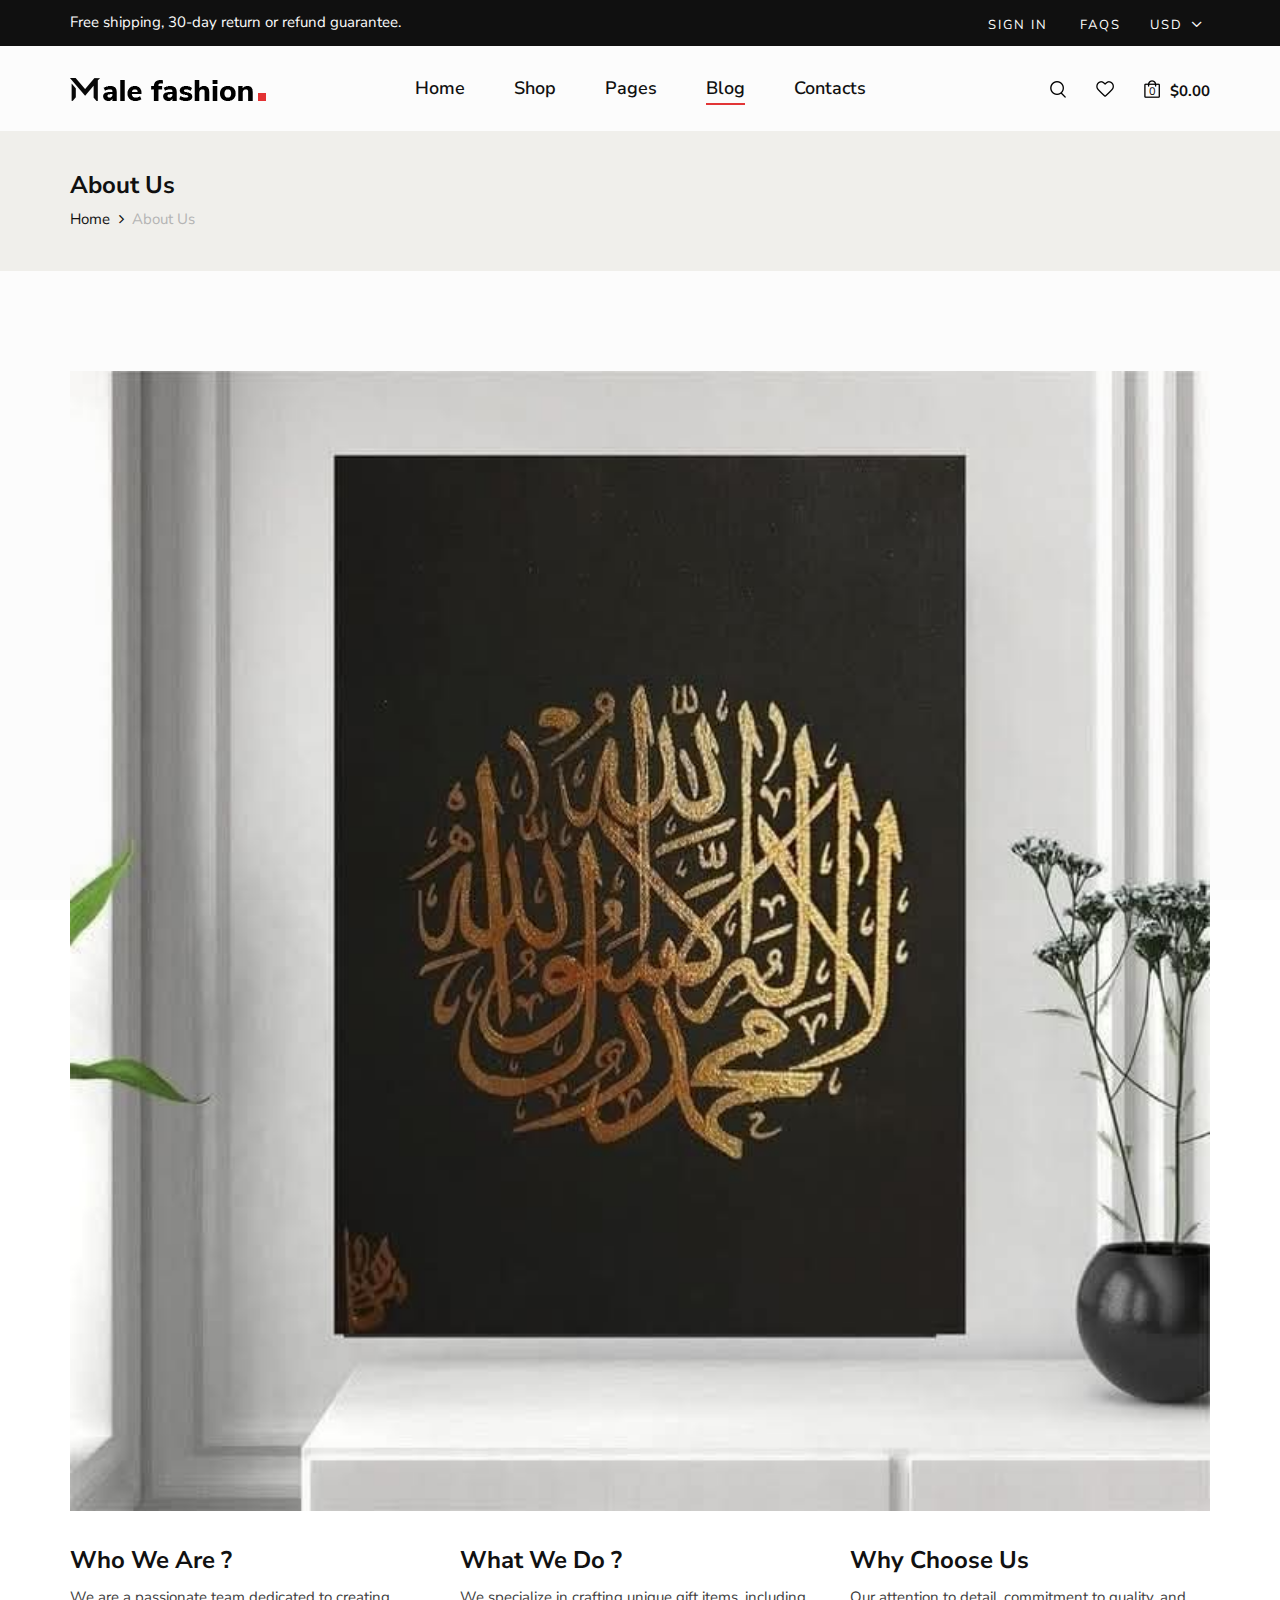
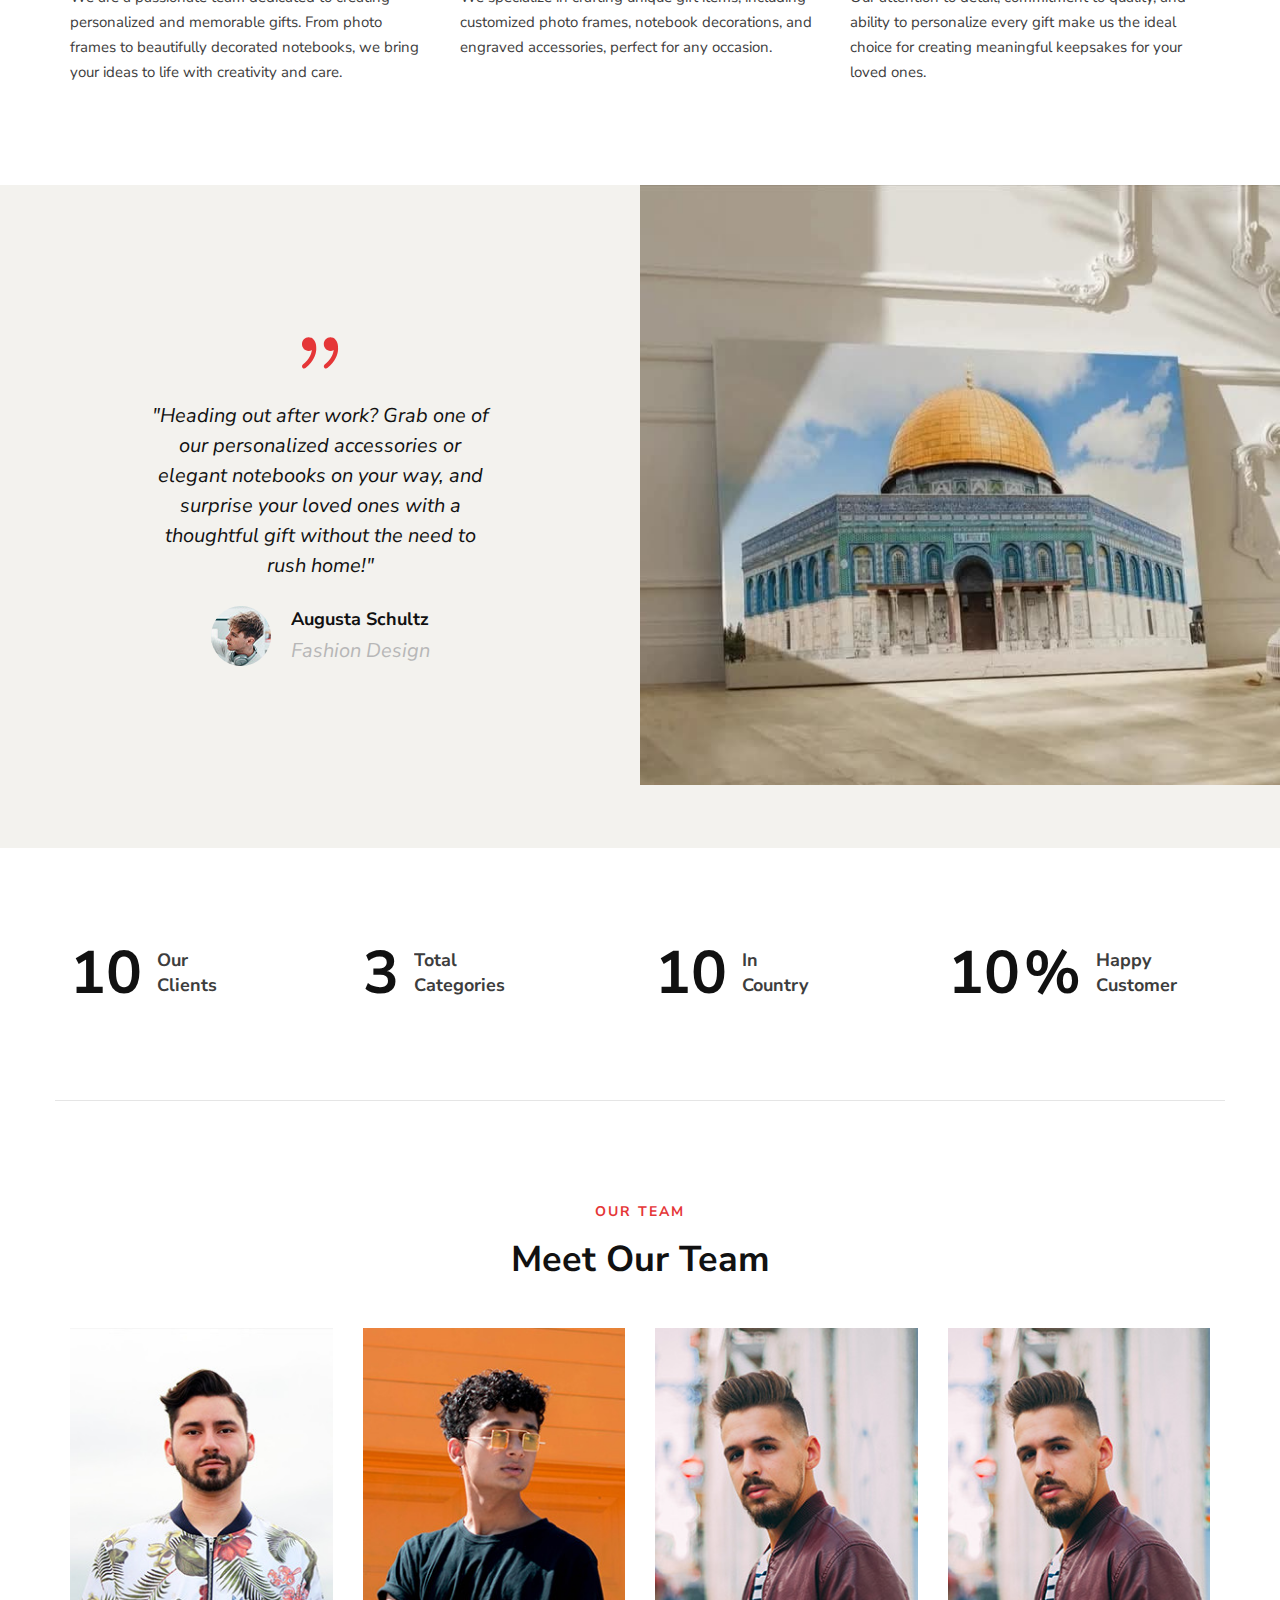
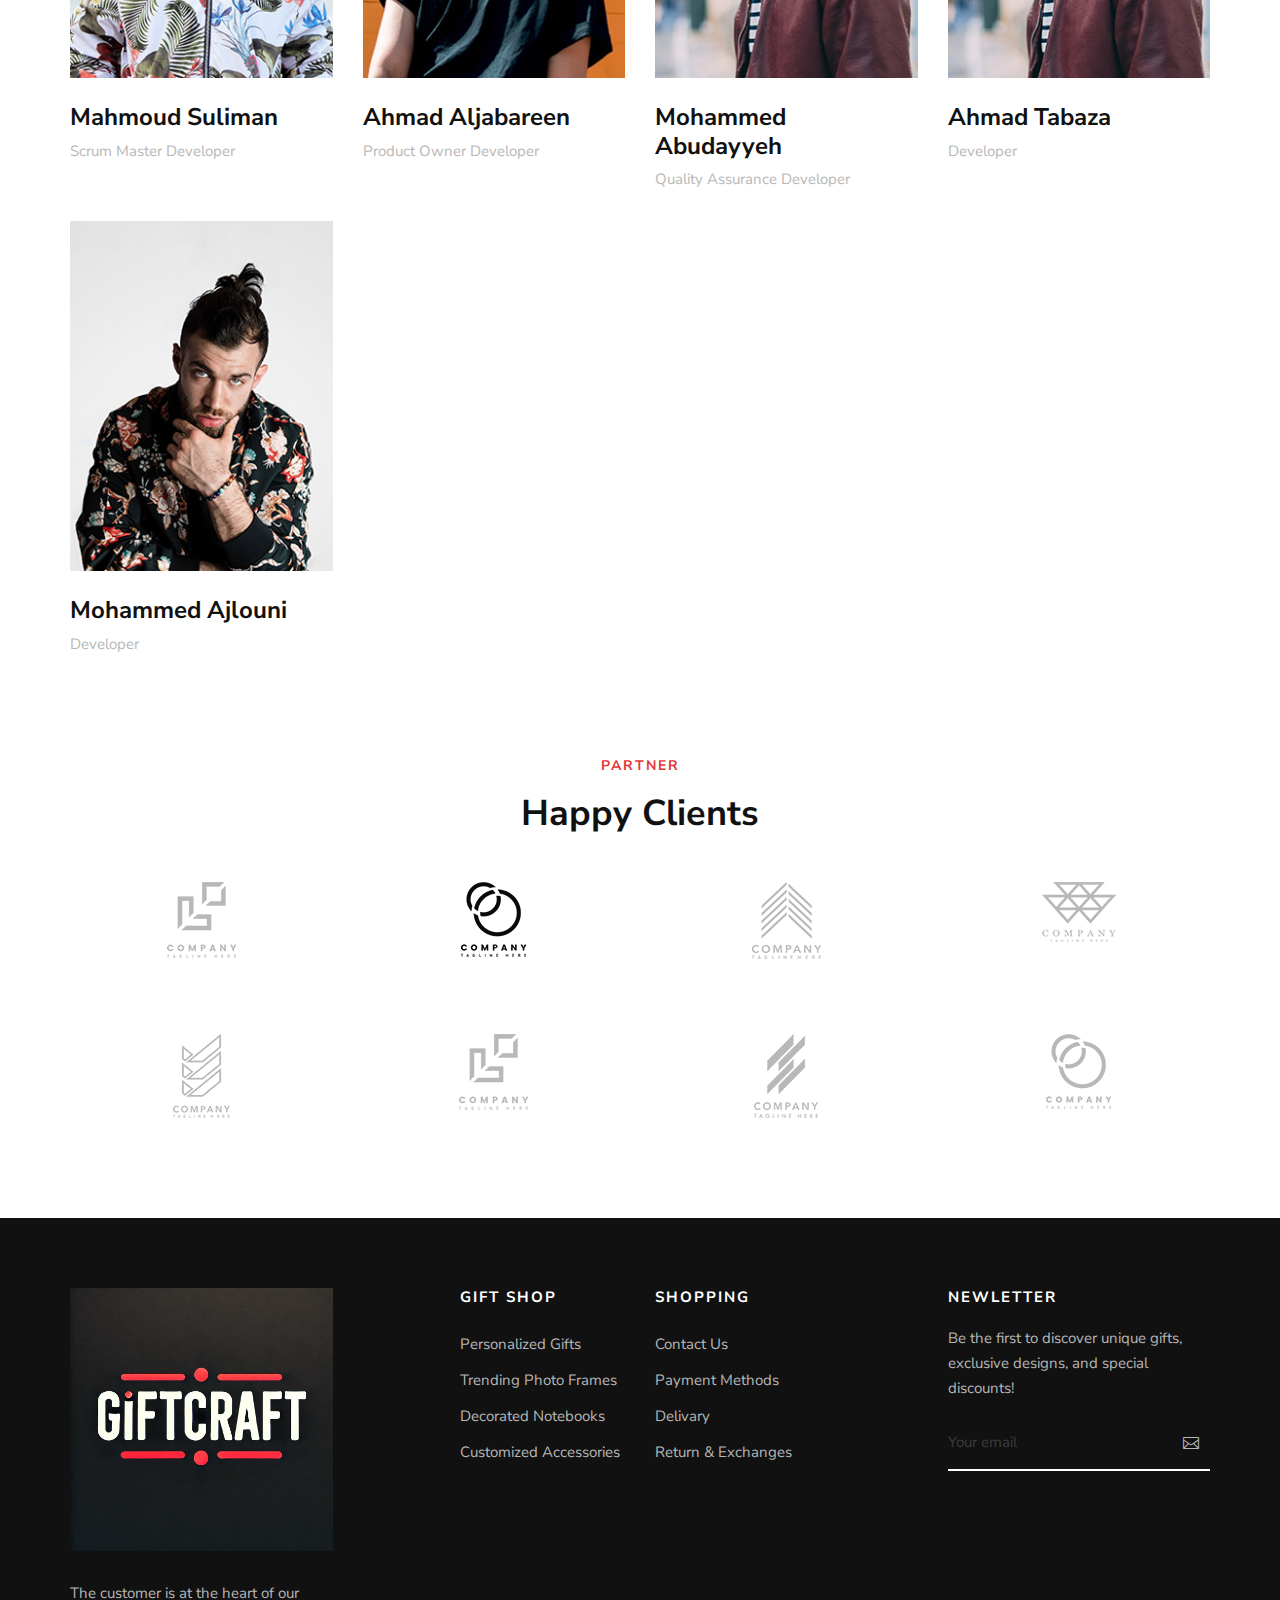
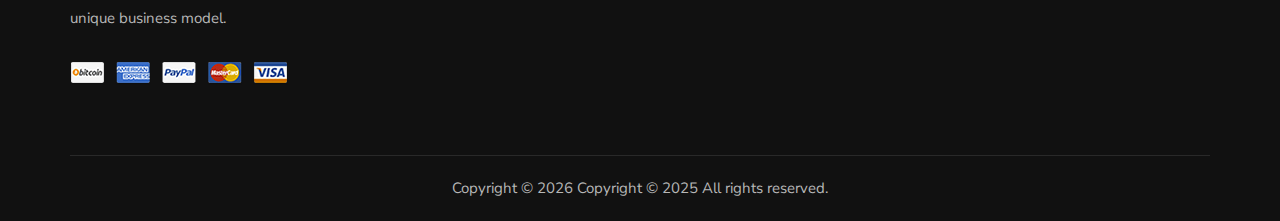
==== commit c698272d: "about +contact" ====
--- a/about.html
+++ b/about.html
@@ -1,421 +1,470 @@
 <!DOCTYPE html>
 <html lang="zxx">
-
-<head>
-    <meta charset="UTF-8">
-    <meta name="description" content="Male_Fashion Template">
-    <meta name="keywords" content="Male_Fashion, unica, creative, html">
-    <meta name="viewport" content="width=device-width, initial-scale=1.0">
-    <meta http-equiv="X-UA-Compatible" content="ie=edge">
+  <head>
+    <meta charset="UTF-8" />
+    <meta name="description" content="Male_Fashion Template" />
+    <meta name="keywords" content="Male_Fashion, unica, creative, html" />
+    <meta name="viewport" content="width=device-width, initial-scale=1.0" />
+    <meta http-equiv="X-UA-Compatible" content="ie=edge" />
     <title>Male-Fashion | Template</title>
 
     <!-- Google Font -->
-    <link href="https://fonts.googleapis.com/css2?family=Nunito+Sans:wght@300;400;600;700;800;900&display=swap"
-    rel="stylesheet">
+    <link
+      href="https://fonts.googleapis.com/css2?family=Nunito+Sans:wght@300;400;600;700;800;900&display=swap"
+      rel="stylesheet"
+    />
 
     <!-- Css Styles -->
-    <link rel="stylesheet" href="css/bootstrap.min.css" type="text/css">
-    <link rel="stylesheet" href="css/font-awesome.min.css" type="text/css">
-    <link rel="stylesheet" href="css/elegant-icons.css" type="text/css">
-    <link rel="stylesheet" href="css/magnific-popup.css" type="text/css">
-    <link rel="stylesheet" href="css/nice-select.css" type="text/css">
-    <link rel="stylesheet" href="css/owl.carousel.min.css" type="text/css">
-    <link rel="stylesheet" href="css/slicknav.min.css" type="text/css">
-    <link rel="stylesheet" href="css/style.css" type="text/css">
-</head>
-
-<body>
+    <link rel="stylesheet" href="css/bootstrap.min.css" type="text/css" />
+    <link rel="stylesheet" href="css/font-awesome.min.css" type="text/css" />
+    <link rel="stylesheet" href="css/elegant-icons.css" type="text/css" />
+    <link rel="stylesheet" href="css/magnific-popup.css" type="text/css" />
+    <link rel="stylesheet" href="css/nice-select.css" type="text/css" />
+    <link rel="stylesheet" href="css/owl.carousel.min.css" type="text/css" />
+    <link rel="stylesheet" href="css/slicknav.min.css" type="text/css" />
+    <link rel="stylesheet" href="css/style.css" type="text/css" />
+  </head>
+
+  <body>
     <!-- Page Preloder -->
     <div id="preloder">
-        <div class="loader"></div>
+      <div class="loader"></div>
     </div>
 
     <!-- Offcanvas Menu Begin -->
     <div class="offcanvas-menu-overlay"></div>
     <div class="offcanvas-menu-wrapper">
-        <div class="offcanvas__option">
-            <div class="offcanvas__links">
-                <a href="#">Sign in</a>
-                <a href="#">FAQs</a>
-            </div>
-            <div class="offcanvas__top__hover">
-                <span>Usd <i class="arrow_carrot-down"></i></span>
-                <ul>
+      <div class="offcanvas__option">
+        <div class="offcanvas__links">
+          <a href="#">Sign in</a>
+          <a href="#">FAQs</a>
+        </div>
+        <div class="offcanvas__top__hover">
+          <span>Usd <i class="arrow_carrot-down"></i></span>
+          <ul>
+            <li>USD</li>
+            <li>EUR</li>
+            <li>USD</li>
+          </ul>
+        </div>
+      </div>
+      <div class="offcanvas__nav__option">
+        <a href="#" class="search-switch"
+          ><img src="img/icon/search.png" alt=""
+        /></a>
+        <a href="#"><img src="img/icon/heart.png" alt="" /></a>
+        <a href="#"><img src="img/icon/cart.png" alt="" /> <span>0</span></a>
+        <div class="price">$0.00</div>
+      </div>
+      <div id="mobile-menu-wrap"></div>
+      <div class="offcanvas__text">
+        <p>Free shipping, 30-day return or refund guarantee.</p>
+      </div>
+    </div>
+    <!-- Offcanvas Menu End -->
+
+    <!-- Header Section Begin -->
+    <header class="header">
+      <div class="header__top">
+        <div class="container">
+          <div class="row">
+            <div class="col-lg-6 col-md-7">
+              <div class="header__top__left">
+                <p>Free shipping, 30-day return or refund guarantee.</p>
+              </div>
+            </div>
+            <div class="col-lg-6 col-md-5">
+              <div class="header__top__right">
+                <div class="header__top__links">
+                  <a href="#">Sign in</a>
+                  <a href="#">FAQs</a>
+                </div>
+                <div class="header__top__hover">
+                  <span>Usd <i class="arrow_carrot-down"></i></span>
+                  <ul>
                     <li>USD</li>
                     <li>EUR</li>
                     <li>USD</li>
-                </ul>
-            </div>
-        </div>
-        <div class="offcanvas__nav__option">
-            <a href="#" class="search-switch"><img src="img/icon/search.png" alt=""></a>
-            <a href="#"><img src="img/icon/heart.png" alt=""></a>
-            <a href="#"><img src="img/icon/cart.png" alt=""> <span>0</span></a>
-            <div class="price">$0.00</div>
-        </div>
-        <div id="mobile-menu-wrap"></div>
-        <div class="offcanvas__text">
-            <p>Free shipping, 30-day return or refund guarantee.</p>
-        </div>
-    </div>
-    <!-- Offcanvas Menu End -->
-
-    <!-- Header Section Begin -->
-    <header class="header">
-        <div class="header__top">
-            <div class="container">
-                <div class="row">
-                    <div class="col-lg-6 col-md-7">
-                        <div class="header__top__left">
-                            <p>Free shipping, 30-day return or refund guarantee.</p>
-                        </div>
-                    </div>
-                    <div class="col-lg-6 col-md-5">
-                        <div class="header__top__right">
-                            <div class="header__top__links">
-                                <a href="#">Sign in</a>
-                                <a href="#">FAQs</a>
-                            </div>
-                            <div class="header__top__hover">
-                                <span>Usd <i class="arrow_carrot-down"></i></span>
-                                <ul>
-                                    <li>USD</li>
-                                    <li>EUR</li>
-                                    <li>USD</li>
-                                </ul>
-                            </div>
-                        </div>
-                    </div>
+                  </ul>
                 </div>
-            </div>
-        </div>
-        <div class="container">
-            <div class="row">
-                <div class="col-lg-3 col-md-3">
-                    <div class="header__logo">
-                        <a href="./index.html"><img src="img/logo.png" alt=""></a>
-                    </div>
-                </div>
-                <div class="col-lg-6 col-md-6">
-                    <nav class="header__menu mobile-menu">
-                        <ul>
-                            <li><a href="./index.html">Home</a></li>
-                            <li><a href="./shop.html">Shop</a></li>
-                            <li><a href="#">Pages</a>
-                                <ul class="dropdown">
-                                    <li><a href="./about.html">About Us</a></li>
-                                    <li><a href="./shop-details.html">Shop Details</a></li>
-                                    <li><a href="./shopping-cart.html">Shopping Cart</a></li>
-                                    <li><a href="./checkout.html">Check Out</a></li>
-                                    <li><a href="./blog-details.html">Blog Details</a></li>
-                                </ul>
-                            </li>
-                            <li class="active"><a href="./blog.html">Blog</a></li>
-                            <li><a href="./contact.html">Contacts</a></li>
-                        </ul>
-                    </nav>
-                </div>
-                <div class="col-lg-3 col-md-3">
-                    <div class="header__nav__option">
-                        <a href="#" class="search-switch"><img src="img/icon/search.png" alt=""></a>
-                        <a href="#"><img src="img/icon/heart.png" alt=""></a>
-                        <a href="#"><img src="img/icon/cart.png" alt=""> <span>0</span></a>
-                        <div class="price">$0.00</div>
-                    </div>
-                </div>
-            </div>
-            <div class="canvas__open"><i class="fa fa-bars"></i></div>
-        </div>
+              </div>
+            </div>
+          </div>
+        </div>
+      </div>
+      <div class="container">
+        <div class="row">
+          <div class="col-lg-3 col-md-3">
+            <div class="header__logo">
+              <a href="./index.html"><img src="img/logo.png" alt="" /></a>
+            </div>
+          </div>
+          <div class="col-lg-6 col-md-6">
+            <nav class="header__menu mobile-menu">
+              <ul>
+                <li><a href="./index.html">Home</a></li>
+                <li><a href="./shop.html">Shop</a></li>
+                <li>
+                  <a href="#">Pages</a>
+                  <ul class="dropdown">
+                    <li><a href="./about.html">About Us</a></li>
+                    <li><a href="./shop-details.html">Shop Details</a></li>
+                    <li><a href="./shopping-cart.html">Shopping Cart</a></li>
+                    <li><a href="./checkout.html">Check Out</a></li>
+                    <li><a href="./blog-details.html">Blog Details</a></li>
+                  </ul>
+                </li>
+                <li class="active"><a href="./blog.html">Blog</a></li>
+                <li><a href="./contact.html">Contacts</a></li>
+              </ul>
+            </nav>
+          </div>
+          <div class="col-lg-3 col-md-3">
+            <div class="header__nav__option">
+              <a href="#" class="search-switch"
+                ><img src="img/icon/search.png" alt=""
+              /></a>
+              <a href="#"><img src="img/icon/heart.png" alt="" /></a>
+              <a href="#"
+                ><img src="img/icon/cart.png" alt="" /> <span>0</span></a
+              >
+              <div class="price">$0.00</div>
+            </div>
+          </div>
+        </div>
+        <div class="canvas__open"><i class="fa fa-bars"></i></div>
+      </div>
     </header>
     <!-- Header Section End -->
 
     <!-- Breadcrumb Section Begin -->
     <section class="breadcrumb-option">
-        <div class="container">
-            <div class="row">
-                <div class="col-lg-12">
-                    <div class="breadcrumb__text">
-                        <h4>About Us</h4>
-                        <div class="breadcrumb__links">
-                            <a href="./index.html">Home</a>
-                            <span>About Us</span>
-                        </div>
-                    </div>
-                </div>
-            </div>
-        </div>
+      <div class="container">
+        <div class="row">
+          <div class="col-lg-12">
+            <div class="breadcrumb__text">
+              <h4>About Us</h4>
+              <div class="breadcrumb__links">
+                <a href="./index.html">Home</a>
+                <span>About Us</span>
+              </div>
+            </div>
+          </div>
+        </div>
+      </div>
     </section>
     <!-- Breadcrumb Section End -->
 
     <!-- About Section Begin -->
     <section class="about spad">
-        <div class="container">
-            <div class="row">
-                <div class="col-lg-12">
-                    <div class="about__pic">
-                        <img src="img/about/about-us.jpg" alt="">
-                    </div>
-                </div>
-            </div>
-            <div class="row">
-                <div class="col-lg-4 col-md-4 col-sm-6">
-                    <div class="about__item">
-                        <h4>Who We Are ?</h4>
-                        <p>Contextual advertising programs sometimes have strict policies that need to be adhered too.
-                        Let’s take Google as an example.</p>
-                    </div>
-                </div>
-                <div class="col-lg-4 col-md-4 col-sm-6">
-                    <div class="about__item">
-                        <h4>Who We Do ?</h4>
-                        <p>In this digital generation where information can be easily obtained within seconds, business
-                        cards still have retained their importance.</p>
-                    </div>
-                </div>
-                <div class="col-lg-4 col-md-4 col-sm-6">
-                    <div class="about__item">
-                        <h4>Why Choose Us</h4>
-                        <p>A two or three storey house is the ideal way to maximise the piece of earth on which our home
-                        sits, but for older or infirm people.</p>
-                    </div>
-                </div>
-            </div>
-        </div>
-    </section>
+      <div class="container">
+        <div class="row">
+          <div class="col-lg-12">
+            <div class="about__pic">
+              <img src="img/about/image1.jpg" alt="" />
+            </div>
+          </div>
+        </div>
+        <div class="row">
+          <div class="col-lg-4 col-md-4 col-sm-6">
+            <div class="about__item">
+              <h4>Who We Are ?</h4>
+              <p>
+                We are a passionate team dedicated to creating personalized and
+                memorable gifts. From photo frames to beautifully decorated
+                notebooks, we bring your ideas to life with creativity and care.
+              </p>
+            </div>
+          </div>
+          <div class="col-lg-4 col-md-4 col-sm-6">
+            <div class="about__item">
+              <h4>What We Do ?</h4>
+              <p>
+                We specialize in crafting unique gift items, including
+                customized photo frames, notebook decorations, and engraved
+                accessories, perfect for any occasion.
+              </p>
+            </div>
+          </div>
+          <div class="col-lg-4 col-md-4 col-sm-6">
+            <div class="about__item">
+              <h4>Why Choose Us</h4>
+              <p>
+                Our attention to detail, commitment to quality, and ability to
+                personalize every gift make us the ideal choice for creating
+                meaningful keepsakes for your loved ones.
+              </p>
+            </div>
+          </div>
+        </div>
+      </div>
+    </section>
+
     <!-- About Section End -->
 
     <!-- Testimonial Section Begin -->
     <section class="testimonial">
-        <div class="container-fluid">
-            <div class="row">
-                <div class="col-lg-6 p-0">
-                    <div class="testimonial__text">
-                        <span class="icon_quotations"></span>
-                        <p>“Going out after work? Take your butane curling iron with you to the office, heat it up,
-                            style your hair before you leave the office and you won’t have to make a trip back home.”
-                        </p>
-                        <div class="testimonial__author">
-                            <div class="testimonial__author__pic">
-                                <img src="img/about/testimonial-author.jpg" alt="">
-                            </div>
-                            <div class="testimonial__author__text">
-                                <h5>Augusta Schultz</h5>
-                                <p>Fashion Design</p>
-                            </div>
-                        </div>
-                    </div>
+      <div class="container-fluid">
+        <div class="row">
+          <div class="col-lg-6 p-0">
+            <div class="testimonial__text">
+              <span class="icon_quotations"></span>
+              <p>
+               "Heading out after work? Grab one of our personalized accessories or elegant notebooks on your way, and surprise your loved ones with a thoughtful gift without the need to rush home!"
+              </p>
+              <div class="testimonial__author">
+                <div class="testimonial__author__pic">
+                  <img src="img/about/testimonial-author.jpg" alt="" />
                 </div>
-                <div class="col-lg-6 p-0">
-                    <div class="testimonial__pic set-bg" data-setbg="img/about/testimonial-pic.jpg"></div>
+                <div class="testimonial__author__text">
+                  <h5>Augusta Schultz</h5>
+                  <p>Fashion Design</p>
                 </div>
-            </div>
-        </div>
+              </div>
+            </div>
+          </div>
+          <div class="col-lg-6 p-0">
+            <div
+              class="testimonial__pic set-bg"
+              data-setbg="img/about/image-3.jpg"
+            ></div>
+          </div>
+        </div>
+      </div>
     </section>
     <!-- Testimonial Section End -->
 
     <!-- Counter Section Begin -->
     <section class="counter spad">
-        <div class="container">
-            <div class="row">
-                <div class="col-lg-3 col-md-6 col-sm-6">
-                    <div class="counter__item">
-                        <div class="counter__item__number">
-                            <h2 class="cn_num">102</h2>
-                        </div>
-                        <span>Our <br />Clients</span>
-                    </div>
-                </div>
-                <div class="col-lg-3 col-md-6 col-sm-6">
-                    <div class="counter__item">
-                        <div class="counter__item__number">
-                            <h2 class="cn_num">30</h2>
-                        </div>
-                        <span>Total <br />Categories</span>
-                    </div>
-                </div>
-                <div class="col-lg-3 col-md-6 col-sm-6">
-                    <div class="counter__item">
-                        <div class="counter__item__number">
-                            <h2 class="cn_num">102</h2>
-                        </div>
-                        <span>In <br />Country</span>
-                    </div>
-                </div>
-                <div class="col-lg-3 col-md-6 col-sm-6">
-                    <div class="counter__item">
-                        <div class="counter__item__number">
-                            <h2 class="cn_num">98</h2>
-                            <strong>%</strong>
-                        </div>
-                        <span>Happy <br />Customer</span>
-                    </div>
-                </div>
-            </div>
-        </div>
+      <div class="container">
+        <div class="row">
+          <div class="col-lg-3 col-md-6 col-sm-6">
+            <div class="counter__item">
+              <div class="counter__item__number">
+                <h2 class="cn_num">102</h2>
+              </div>
+              <span>Our <br />Clients</span>
+            </div>
+          </div>
+          <div class="col-lg-3 col-md-6 col-sm-6">
+            <div class="counter__item">
+              <div class="counter__item__number">
+                <h2 class="cn_num">30</h2>
+              </div>
+              <span>Total <br />Categories</span>
+            </div>
+          </div>
+          <div class="col-lg-3 col-md-6 col-sm-6">
+            <div class="counter__item">
+              <div class="counter__item__number">
+                <h2 class="cn_num">102</h2>
+              </div>
+              <span>In <br />Country</span>
+            </div>
+          </div>
+          <div class="col-lg-3 col-md-6 col-sm-6">
+            <div class="counter__item">
+              <div class="counter__item__number">
+                <h2 class="cn_num">98</h2>
+                <strong>%</strong>
+              </div>
+              <span>Happy <br />Customer</span>
+            </div>
+          </div>
+        </div>
+      </div>
     </section>
     <!-- Counter Section End -->
 
     <!-- Team Section Begin -->
     <section class="team spad">
-        <div class="container">
-            <div class="row">
-                <div class="col-lg-12">
-                    <div class="section-title">
-                        <span>Our Team</span>
-                        <h2>Meet Our Team</h2>
-                    </div>
-                </div>
-            </div>
-            <div class="row">
-                <div class="col-lg-3 col-md-6 col-sm-6">
-                    <div class="team__item">
-                        <img src="img/about/team-1.jpg" alt="">
-                        <h4>John Smith</h4>
-                        <span>Fashion Design</span>
-                    </div>
-                </div>
-                <div class="col-lg-3 col-md-6 col-sm-6">
-                    <div class="team__item">
-                        <img src="img/about/team-2.jpg" alt="">
-                        <h4>Christine Wise</h4>
-                        <span>C.E.O</span>
-                    </div>
-                </div>
-                <div class="col-lg-3 col-md-6 col-sm-6">
-                    <div class="team__item">
-                        <img src="img/about/team-3.jpg" alt="">
-                        <h4>Sean Robbins</h4>
-                        <span>Manager</span>
-                    </div>
-                </div>
-                <div class="col-lg-3 col-md-6 col-sm-6">
-                    <div class="team__item">
-                        <img src="img/about/team-4.jpg" alt="">
-                        <h4>Lucy Myers</h4>
-                        <span>Delivery</span>
-                    </div>
-                </div>
-            </div>
-        </div>
+      <div class="container">
+        <div class="row">
+          <div class="col-lg-12">
+            <div class="section-title">
+              <span>Our Team</span>
+              <h2>Meet Our Team</h2>
+            </div>
+          </div>
+        </div>
+        <div class="row">
+          <div class="col-lg-3 col-md-6 col-sm-6">
+            <div class="team__item">
+              <img src="img/about/team-1.jpg" alt="" />
+              <h4>Mahmoud Suliman</h4>
+              <span>Scrum Master Developer</span>
+            </div>
+          </div>
+          <div class="col-lg-3 col-md-6 col-sm-6">
+            <div class="team__item">
+              <img src="img/about/team-2.jpg" alt="" />
+              <h4>Ahmad Aljabareen</h4>
+              <span>Product Owner Developer</span>
+            </div>
+          </div>
+          <div class="col-lg-3 col-md-6 col-sm-6">
+            <div class="team__item">
+              <img src="img/about/team-3.jpg" alt="" />
+              <h4>Mohammed Abudayyeh</h4>
+              <span>Quality Assurance Developer</span>
+            </div>
+          </div>
+          <div class="col-lg-3 col-md-6 col-sm-6">
+            <div class="team__item">
+              <img src="img/about/team-3.jpg" alt="" />
+              <h4>Ahmad Tabaza</h4>
+              <span>Developer</span>
+            </div>
+          </div>
+          <div class="col-lg-3 col-md-6 col-sm-6">
+            <div class="team__item">
+              <img src="img/about/team-4.jpg" alt="" />
+              <h4>Mohammed Ajlouni</h4>
+              <span>Developer</span>
+            </div>
+          </div>
+        </div>
+      </div>
     </section>
     <!-- Team Section End -->
 
     <!-- Client Section Begin -->
     <section class="clients spad">
-        <div class="container">
-            <div class="row">
-                <div class="col-lg-12">
-                    <div class="section-title">
-                        <span>Partner</span>
-                        <h2>Happy Clients</h2>
-                    </div>
-                </div>
-            </div>
-            <div class="row">
-                <div class="col-lg-3 col-md-4 col-sm-4 col-6">
-                    <a href="#" class="client__item"><img src="img/clients/client-1.png" alt=""></a>
-                </div>
-                <div class="col-lg-3 col-md-4 col-sm-4 col-6">
-                    <a href="#" class="client__item"><img src="img/clients/client-2.png" alt=""></a>
-                </div>
-                <div class="col-lg-3 col-md-4 col-sm-4 col-6">
-                    <a href="#" class="client__item"><img src="img/clients/client-3.png" alt=""></a>
-                </div>
-                <div class="col-lg-3 col-md-4 col-sm-4 col-6">
-                    <a href="#" class="client__item"><img src="img/clients/client-4.png" alt=""></a>
-                </div>
-                <div class="col-lg-3 col-md-4 col-sm-4 col-6">
-                    <a href="#" class="client__item"><img src="img/clients/client-5.png" alt=""></a>
-                </div>
-                <div class="col-lg-3 col-md-4 col-sm-4 col-6">
-                    <a href="#" class="client__item"><img src="img/clients/client-6.png" alt=""></a>
-                </div>
-                <div class="col-lg-3 col-md-4 col-sm-4 col-6">
-                    <a href="#" class="client__item"><img src="img/clients/client-7.png" alt=""></a>
-                </div>
-                <div class="col-lg-3 col-md-4 col-sm-4 col-6">
-                    <a href="#" class="client__item"><img src="img/clients/client-8.png" alt=""></a>
-                </div>
-            </div>
-        </div>
+      <div class="container">
+        <div class="row">
+          <div class="col-lg-12">
+            <div class="section-title">
+              <span>Partner</span>
+              <h2>Happy Clients</h2>
+            </div>
+          </div>
+        </div>
+        <div class="row">
+          <div class="col-lg-3 col-md-4 col-sm-4 col-6">
+            <a href="#" class="client__item"
+              ><img src="img/clients/client-1.png" alt=""
+            /></a>
+          </div>
+          <div class="col-lg-3 col-md-4 col-sm-4 col-6">
+            <a href="#" class="client__item"
+              ><img src="img/clients/client-2.png" alt=""
+            /></a>
+          </div>
+          <div class="col-lg-3 col-md-4 col-sm-4 col-6">
+            <a href="#" class="client__item"
+              ><img src="img/clients/client-3.png" alt=""
+            /></a>
+          </div>
+          <div class="col-lg-3 col-md-4 col-sm-4 col-6">
+            <a href="#" class="client__item"
+              ><img src="img/clients/client-4.png" alt=""
+            /></a>
+          </div>
+          <div class="col-lg-3 col-md-4 col-sm-4 col-6">
+            <a href="#" class="client__item"
+              ><img src="img/clients/client-5.png" alt=""
+            /></a>
+          </div>
+          <div class="col-lg-3 col-md-4 col-sm-4 col-6">
+            <a href="#" class="client__item"
+              ><img src="img/clients/client-6.png" alt=""
+            /></a>
+          </div>
+          <div class="col-lg-3 col-md-4 col-sm-4 col-6">
+            <a href="#" class="client__item"
+              ><img src="img/clients/client-7.png" alt=""
+            /></a>
+          </div>
+          <div class="col-lg-3 col-md-4 col-sm-4 col-6">
+            <a href="#" class="client__item"
+              ><img src="img/clients/client-8.png" alt=""
+            /></a>
+          </div>
+        </div>
+      </div>
     </section>
     <!-- Client Section End -->
 
     <!-- Footer Section Begin -->
     <footer class="footer">
-        <div class="container">
-            <div class="row">
-                <div class="col-lg-3 col-md-6 col-sm-6">
-                    <div class="footer__about">
-                        <div class="footer__logo">
-                            <a href="#"><img src="img/footer-logo.png" alt=""></a>
-                        </div>
-                        <p>The customer is at the heart of our unique business model, which includes design.</p>
-                        <a href="#"><img src="img/payment.png" alt=""></a>
-                    </div>
-                </div>
-                <div class="col-lg-2 offset-lg-1 col-md-3 col-sm-6">
-                    <div class="footer__widget">
-                        <h6>Shopping</h6>
-                        <ul>
-                            <li><a href="#">Clothing Store</a></li>
-                            <li><a href="#">Trending Shoes</a></li>
-                            <li><a href="#">Accessories</a></li>
-                            <li><a href="#">Sale</a></li>
-                        </ul>
-                    </div>
-                </div>
-                <div class="col-lg-2 col-md-3 col-sm-6">
-                    <div class="footer__widget">
-                        <h6>Shopping</h6>
-                        <ul>
-                            <li><a href="#">Contact Us</a></li>
-                            <li><a href="#">Payment Methods</a></li>
-                            <li><a href="#">Delivary</a></li>
-                            <li><a href="#">Return & Exchanges</a></li>
-                        </ul>
-                    </div>
-                </div>
-                <div class="col-lg-3 offset-lg-1 col-md-6 col-sm-6">
-                    <div class="footer__widget">
-                        <h6>NewLetter</h6>
-                        <div class="footer__newslatter">
-                            <p>Be the first to know about new arrivals, look books, sales & promos!</p>
-                            <form action="#">
-                                <input type="text" placeholder="Your email">
-                                <button type="submit"><span class="icon_mail_alt"></span></button>
-                            </form>
-                        </div>
-                    </div>
-                </div>
-            </div>
-            <div class="row">
-                <div class="col-lg-12 text-center">
-                    <div class="footer__copyright__text">
-                        <!-- Link back to Colorlib can't be removed. Template is licensed under CC BY 3.0. -->
-                        <p>Copyright ©
-                            <script>
-                                document.write(new Date().getFullYear());
-                            </script>2020
-                            All rights reserved | This template is made with <i class="fa fa-heart-o"
-                            aria-hidden="true"></i> by <a href="https://colorlib.com" target="_blank">Colorlib</a>
-                        </p>
-                        <!-- Link back to Colorlib can't be removed. Template is licensed under CC BY 3.0. -->
-                    </div>
-                </div>
-            </div>
-        </div>
+      <div class="container">
+        <div class="row">
+          <div class="col-lg-3 col-md-6 col-sm-6">
+            <div class="footer__about">
+              <div class="footer__logo">
+                <a href="#"><img src="img/file-L5VJD6GGxr4PEbHJHqJNjC.png" alt="" /></a>
+              </div>
+              <p>The customer is at the heart of our unique business model.</p>
+              <a href="#"><img src="img/payment.png" alt="" /></a>
+            </div>
+          </div>
+          <div class="col-lg-2 offset-lg-1 col-md-3 col-sm-6">
+            <div class="footer__widget">
+              <h6>Gift Shop</h6>
+              <ul>
+                <li><a href="#">Personalized Gifts</a></li>
+                <li><a href="#">Trending Photo Frames</a></li>
+                <li><a href="#">Decorated Notebooks</a></li>
+                <li><a href="#">Customized Accessories</a></li>
+              </ul>
+            </div>
+          </div>
+          <div class="col-lg-2 col-md-3 col-sm-6">
+            <div class="footer__widget">
+              <h6>Shopping</h6>
+              <ul>
+                <li><a href="#">Contact Us</a></li>
+                <li><a href="#">Payment Methods</a></li>
+                <li><a href="#">Delivary</a></li>
+                <li><a href="#">Return & Exchanges</a></li>
+              </ul>
+            </div>
+          </div>
+          <div class="col-lg-3 offset-lg-1 col-md-6 col-sm-6">
+            <div class="footer__widget">
+              <h6>NewLetter</h6>
+              <div class="footer__newslatter">
+                <p>
+                  Be the first to discover unique gifts, exclusive designs, and
+                  special discounts!
+                </p>
+                <form action="#">
+                  <input type="text" placeholder="Your email" />
+                  <button type="submit">
+                    <span class="icon_mail_alt"></span>
+                  </button>
+                </form>
+              </div>
+            </div>
+          </div>
+        </div>
+        <div class="row">
+          <div class="col-lg-12 text-center">
+            <div class="footer__copyright__text">
+              <!-- Link back to Colorlib can't be removed. Template is licensed under CC BY 3.0. -->
+              <p>
+                Copyright ©
+                <script>
+                  document.write(new Date().getFullYear());
+                </script>
+                Copyright © 2025 All rights reserved.
+              </p>
+              <!-- Link back to Colorlib can't be removed. Template is licensed under CC BY 3.0. -->
+            </div>
+          </div>
+        </div>
+      </div>
     </footer>
     <!-- Footer Section End -->
 
     <!-- Search Begin -->
     <div class="search-model">
-        <div class="h-100 d-flex align-items-center justify-content-center">
-            <div class="search-close-switch">+</div>
-            <form class="search-model-form">
-                <input type="text" id="search-input" placeholder="Search here.....">
-            </form>
-        </div>
+      <div class="h-100 d-flex align-items-center justify-content-center">
+        <div class="search-close-switch">+</div>
+        <form class="search-model-form">
+          <input type="text" id="search-input" placeholder="Search here....." />
+        </form>
+      </div>
     </div>
     <!-- Search End -->
 
@@ -430,6 +479,5 @@
     <script src="js/mixitup.min.js"></script>
     <script src="js/owl.carousel.min.js"></script>
     <script src="js/main.js"></script>
-</body>
-
-</html>+  </body>
+</html>
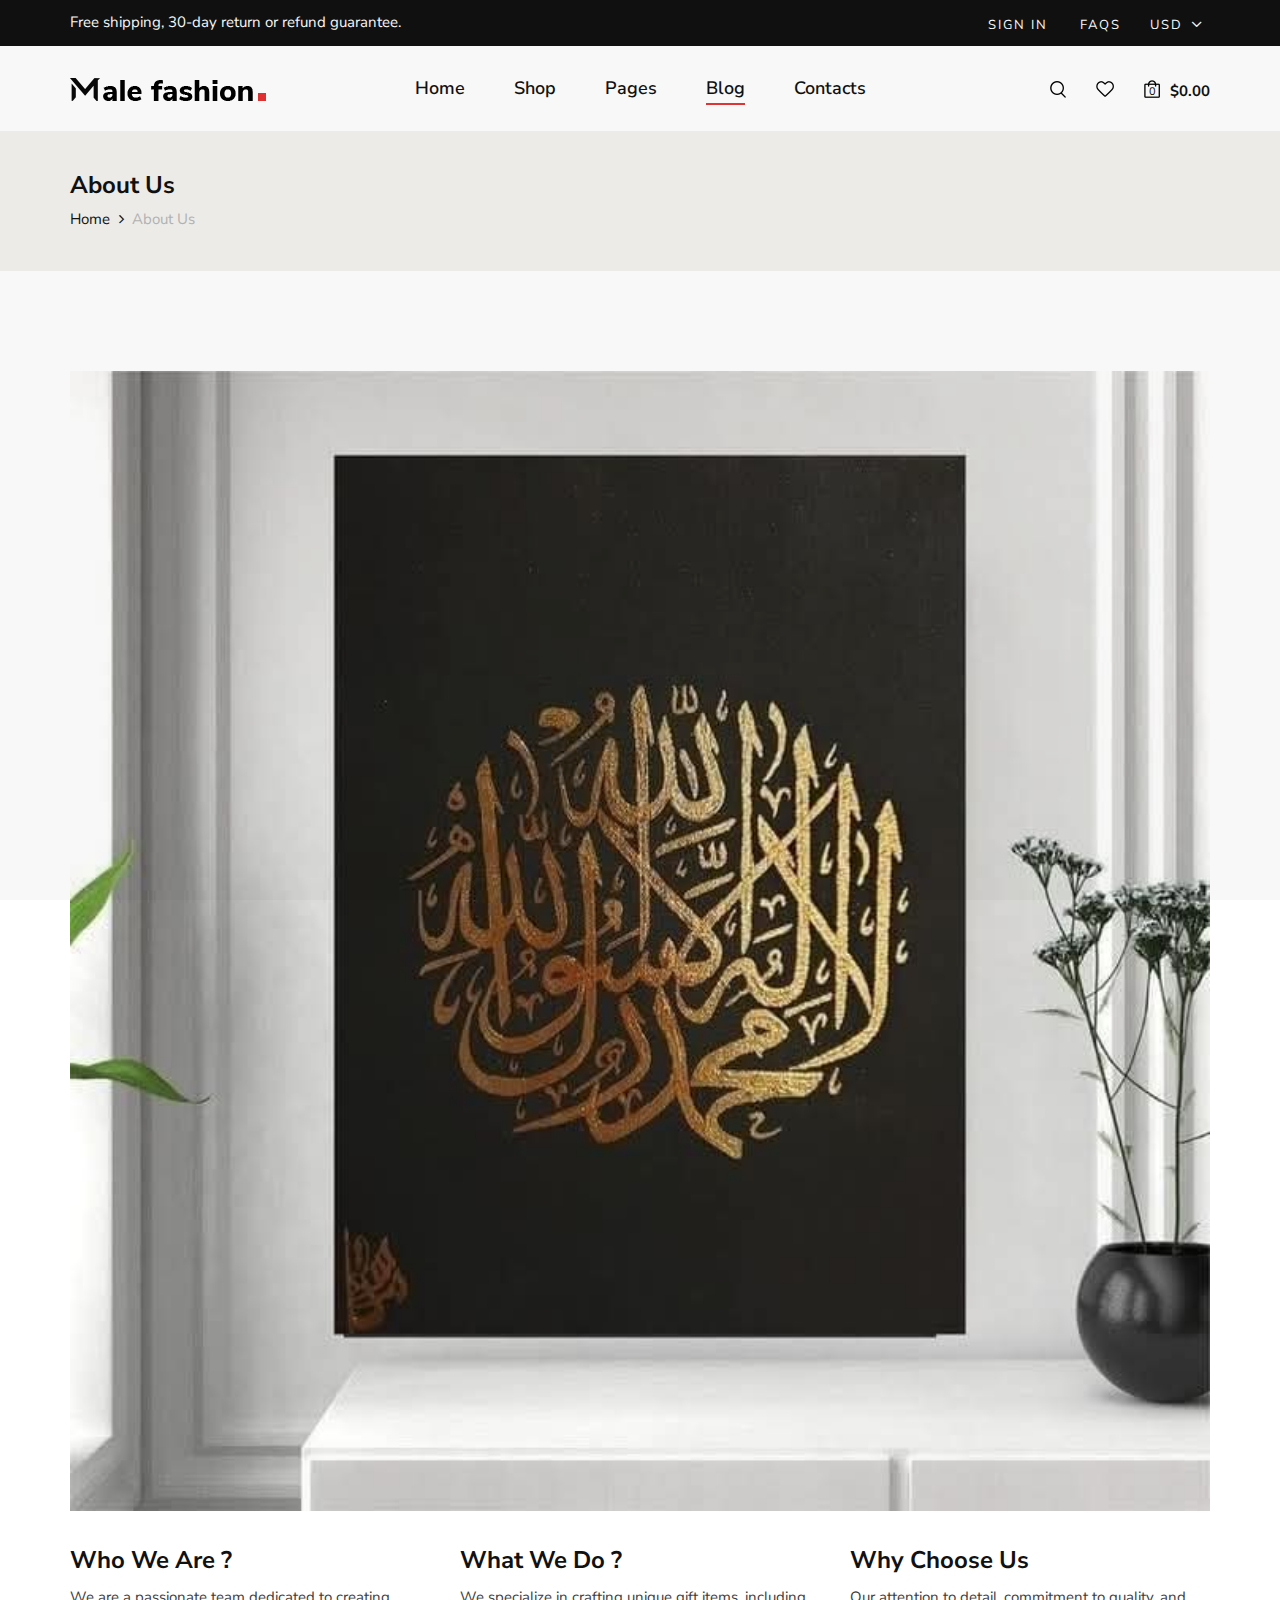
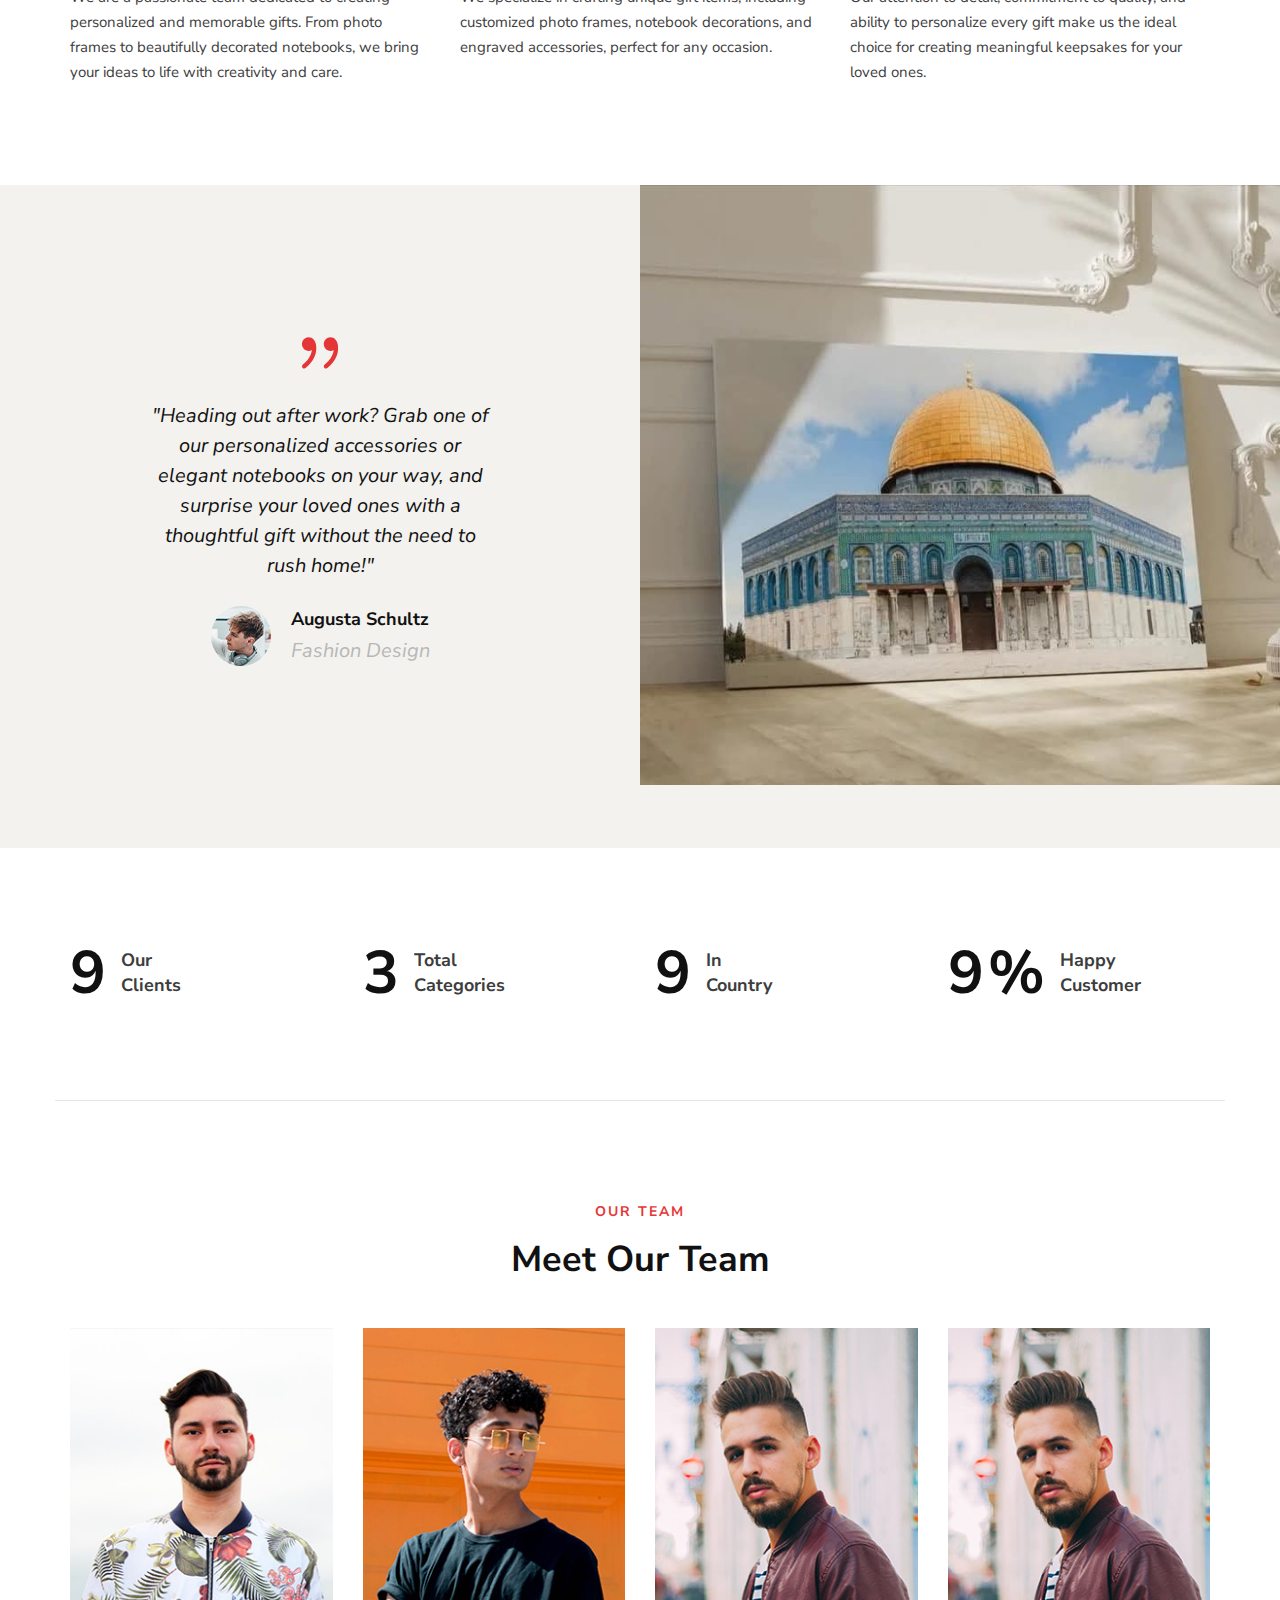
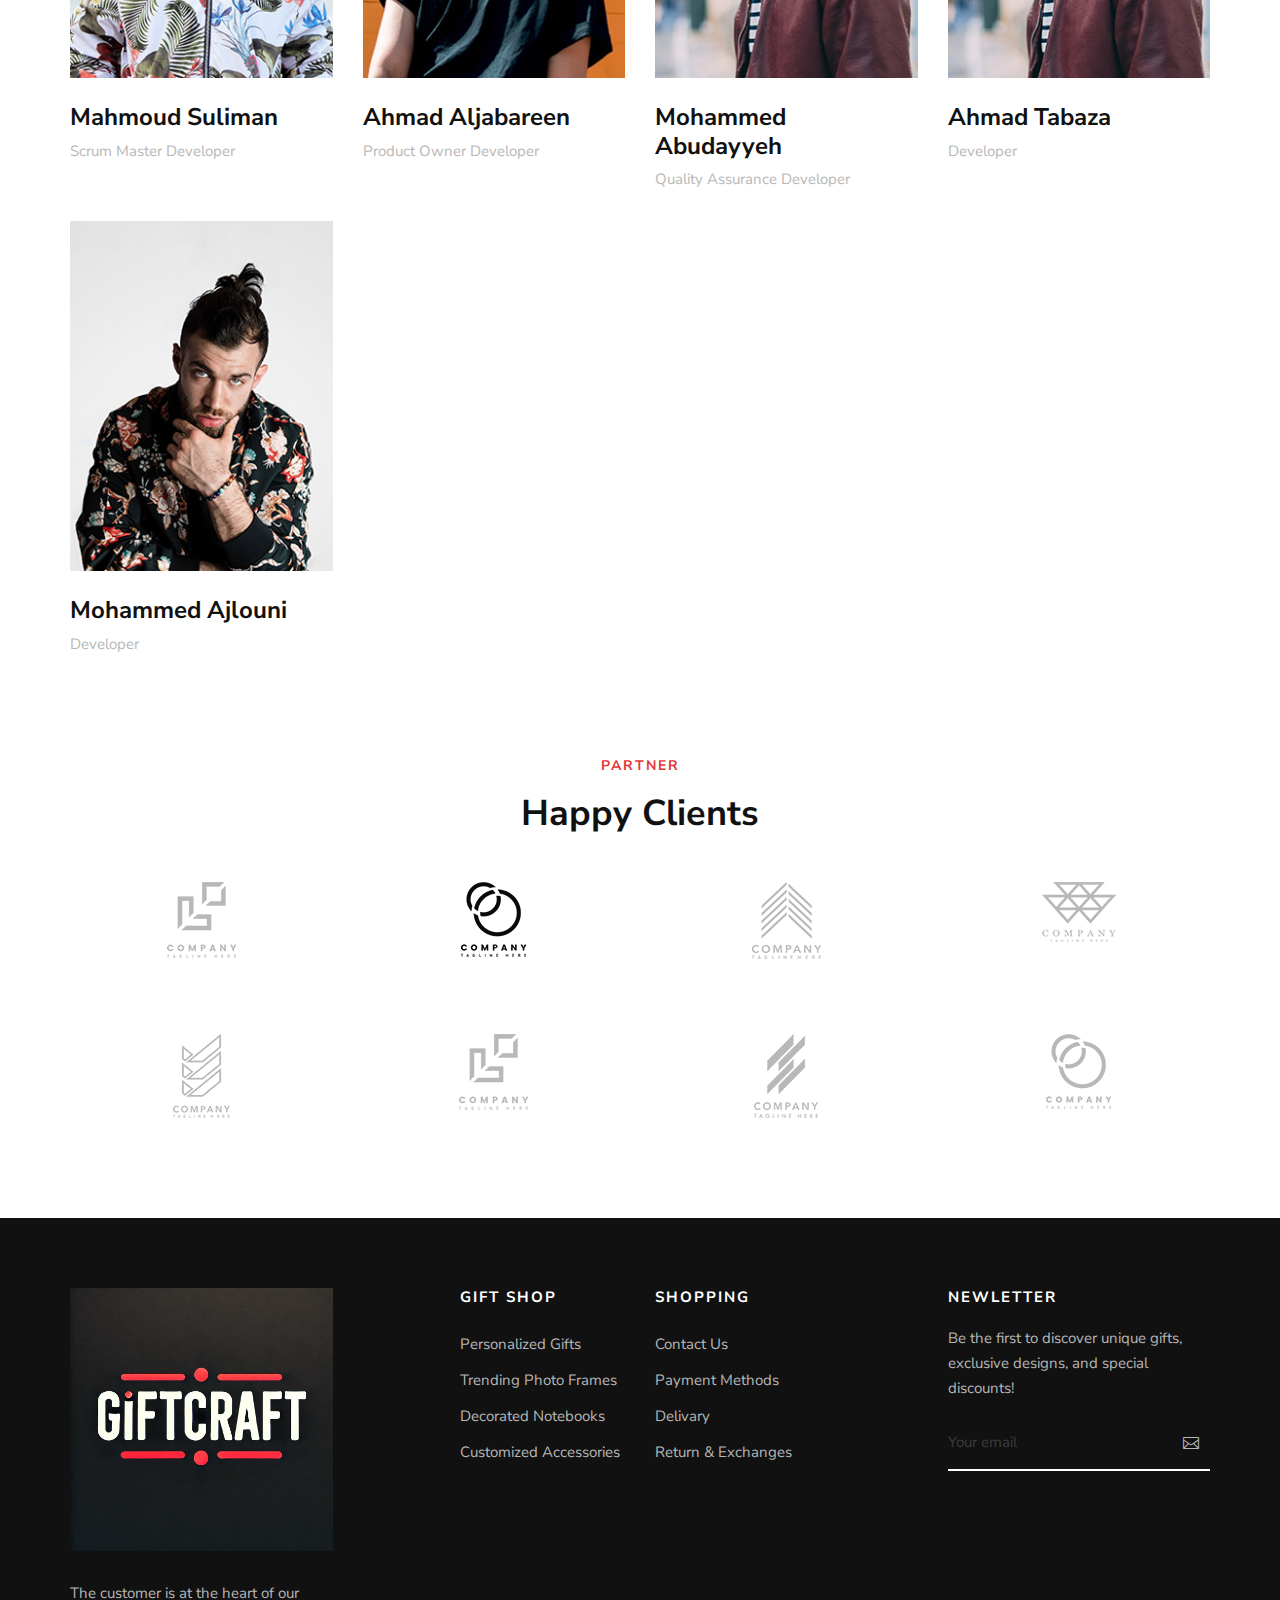
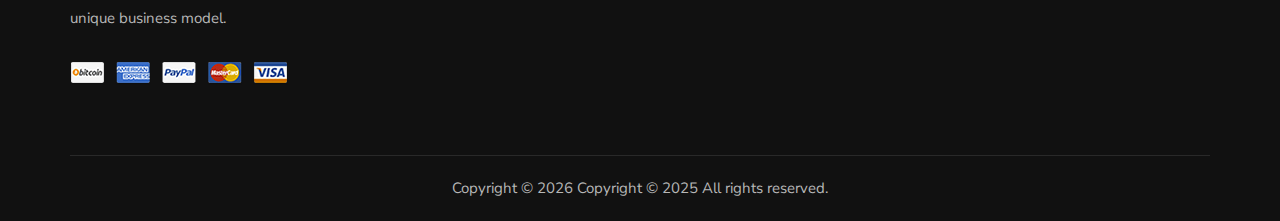
==== commit e5c09784: "about" ====
--- a/about.html
+++ b/about.html
@@ -210,7 +210,10 @@
             <div class="testimonial__text">
               <span class="icon_quotations"></span>
               <p>
-               "Heading out after work? Grab one of our personalized accessories or elegant notebooks on your way, and surprise your loved ones with a thoughtful gift without the need to rush home!"
+                "Heading out after work? Grab one of our personalized
+                accessories or elegant notebooks on your way, and surprise your
+                loved ones with a thoughtful gift without the need to rush
+                home!"
               </p>
               <div class="testimonial__author">
                 <div class="testimonial__author__pic">
@@ -287,6 +290,11 @@
             </div>
           </div>
         </div>
+        <style>
+           .team__item{
+            width: 100%;
+           }
+        </style>
         <div class="row">
           <div class="col-lg-3 col-md-6 col-sm-6">
             <div class="team__item">
@@ -392,7 +400,9 @@
           <div class="col-lg-3 col-md-6 col-sm-6">
             <div class="footer__about">
               <div class="footer__logo">
-                <a href="#"><img src="img/file-L5VJD6GGxr4PEbHJHqJNjC.png" alt="" /></a>
+                <a href="#"
+                  ><img src="img/file-L5VJD6GGxr4PEbHJHqJNjC.png" alt=""
+                /></a>
               </div>
               <p>The customer is at the heart of our unique business model.</p>
               <a href="#"><img src="img/payment.png" alt="" /></a>
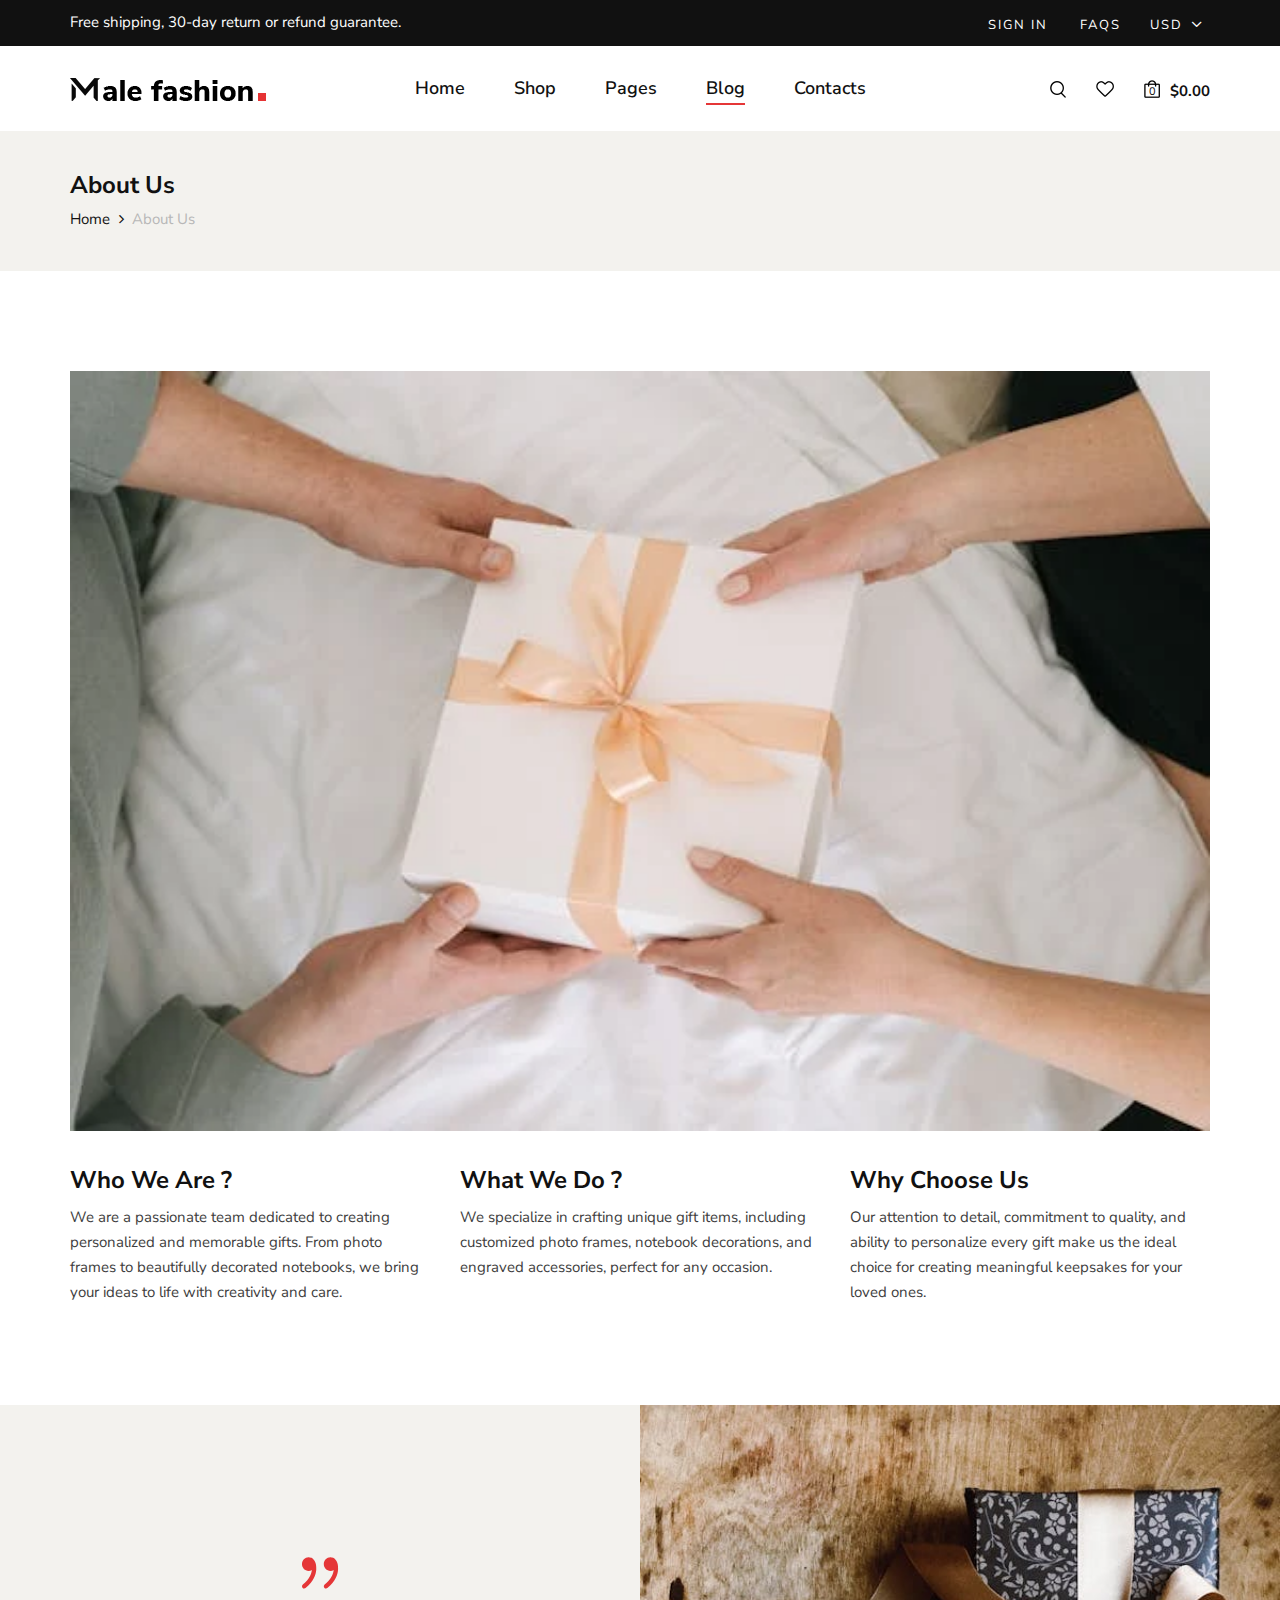
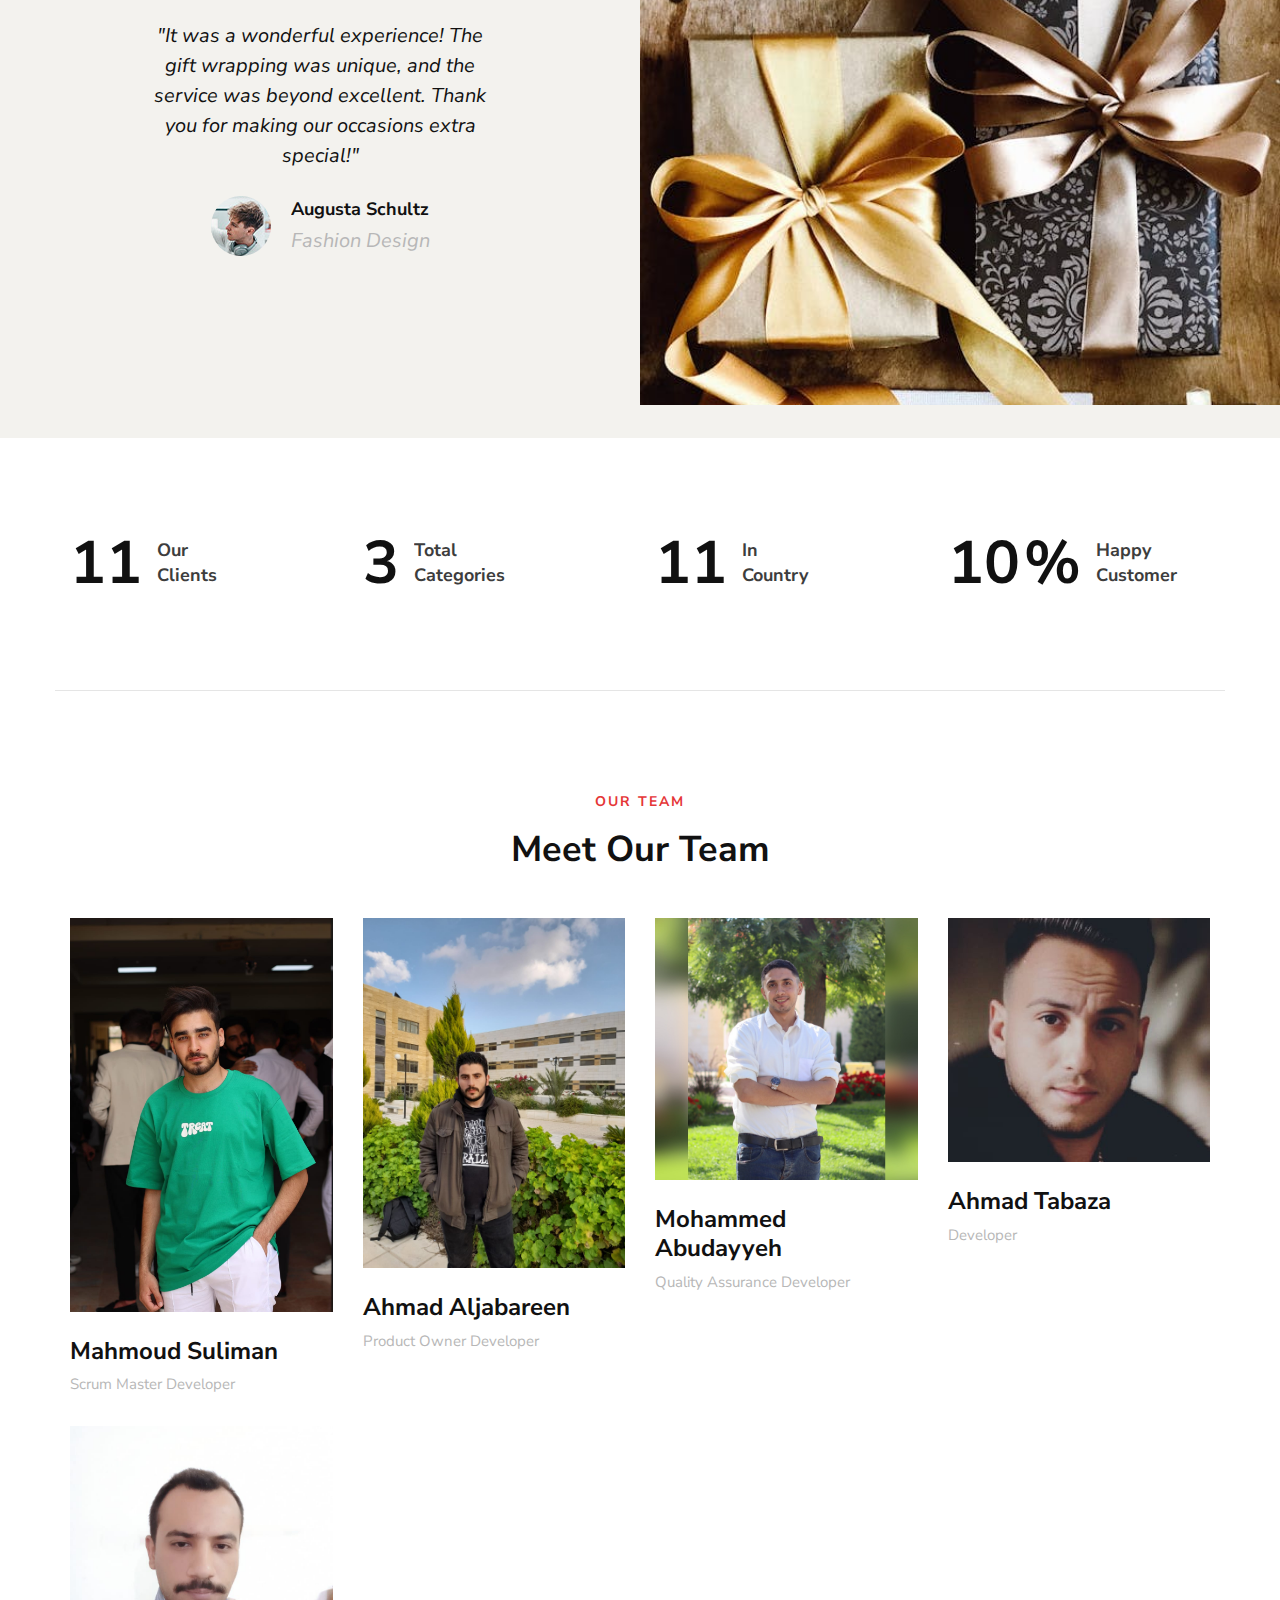
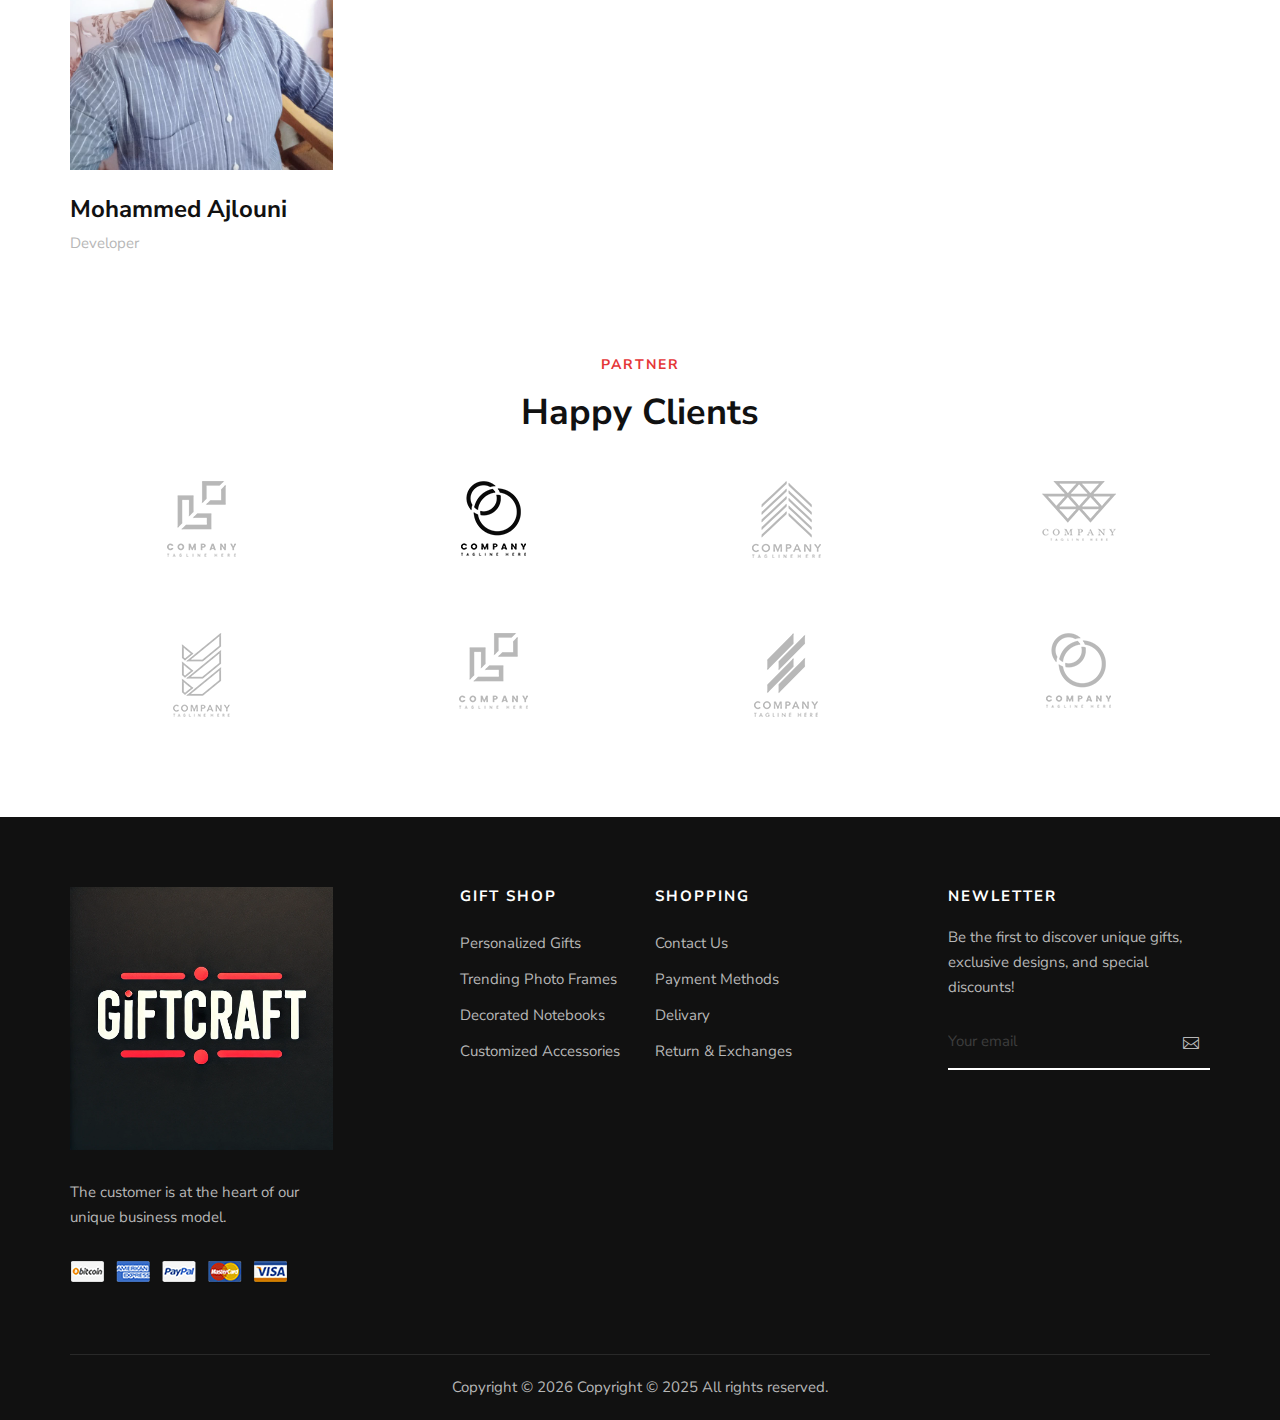
==== commit d7caf25a: "contact" ====
--- a/about.html
+++ b/about.html
@@ -161,7 +161,7 @@
         <div class="row">
           <div class="col-lg-12">
             <div class="about__pic">
-              <img src="img/about/image1.jpg" alt="" />
+              <img src="img/about/pexels-photo-7910649.webp" alt="" />
             </div>
           </div>
         </div>
@@ -210,10 +210,9 @@
             <div class="testimonial__text">
               <span class="icon_quotations"></span>
               <p>
-                "Heading out after work? Grab one of our personalized
-                accessories or elegant notebooks on your way, and surprise your
-                loved ones with a thoughtful gift without the need to rush
-                home!"
+                "It was a wonderful experience! The gift wrapping was unique,
+                and the service was beyond excellent. Thank you for making our
+                occasions extra special!"
               </p>
               <div class="testimonial__author">
                 <div class="testimonial__author__pic">
@@ -229,7 +228,7 @@
           <div class="col-lg-6 p-0">
             <div
               class="testimonial__pic set-bg"
-              data-setbg="img/about/image-3.jpg"
+              data-setbg="img/about/pexels-photo-10520248.jpeg"
             ></div>
           </div>
         </div>
@@ -291,42 +290,42 @@
           </div>
         </div>
         <style>
-           .team__item{
+          .team__item {
             width: 100%;
-           }
+          }
         </style>
         <div class="row">
           <div class="col-lg-3 col-md-6 col-sm-6">
             <div class="team__item">
-              <img src="img/about/team-1.jpg" alt="" />
+              <img src="img/about/mahmoud.jpg" alt="" />
               <h4>Mahmoud Suliman</h4>
               <span>Scrum Master Developer</span>
             </div>
           </div>
           <div class="col-lg-3 col-md-6 col-sm-6">
             <div class="team__item">
-              <img src="img/about/team-2.jpg" alt="" />
+              <img src="img/about/jabareen.jpg" alt="" />
               <h4>Ahmad Aljabareen</h4>
               <span>Product Owner Developer</span>
             </div>
           </div>
           <div class="col-lg-3 col-md-6 col-sm-6">
             <div class="team__item">
-              <img src="img/about/team-3.jpg" alt="" />
+              <img src="img/about/abudayyeh.jpg" alt="" />
               <h4>Mohammed Abudayyeh</h4>
               <span>Quality Assurance Developer</span>
             </div>
           </div>
           <div class="col-lg-3 col-md-6 col-sm-6">
             <div class="team__item">
-              <img src="img/about/team-3.jpg" alt="" />
+              <img src="img/about/tabaza.jpg" alt="" />
               <h4>Ahmad Tabaza</h4>
               <span>Developer</span>
             </div>
           </div>
           <div class="col-lg-3 col-md-6 col-sm-6">
             <div class="team__item">
-              <img src="img/about/team-4.jpg" alt="" />
+              <img src="img/about/ajlouni.jpg" alt="" />
               <h4>Mohammed Ajlouni</h4>
               <span>Developer</span>
             </div>
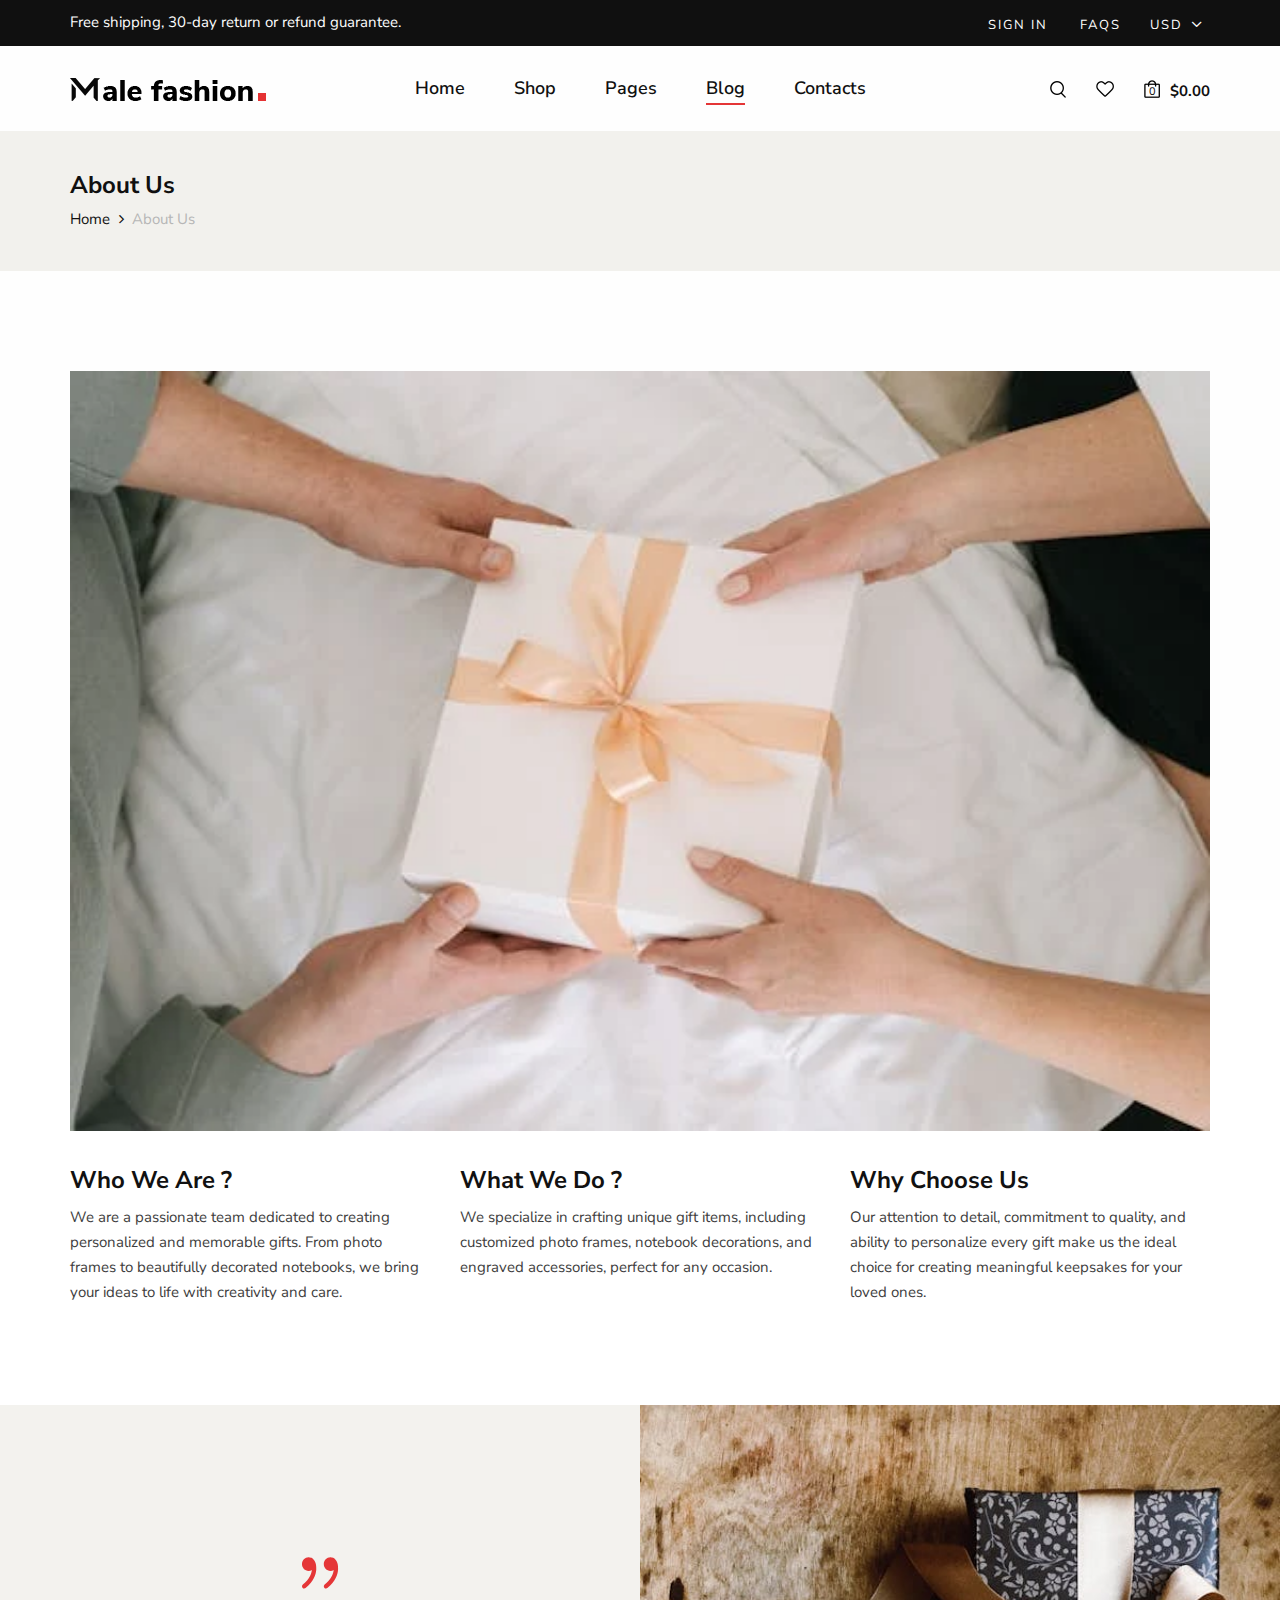
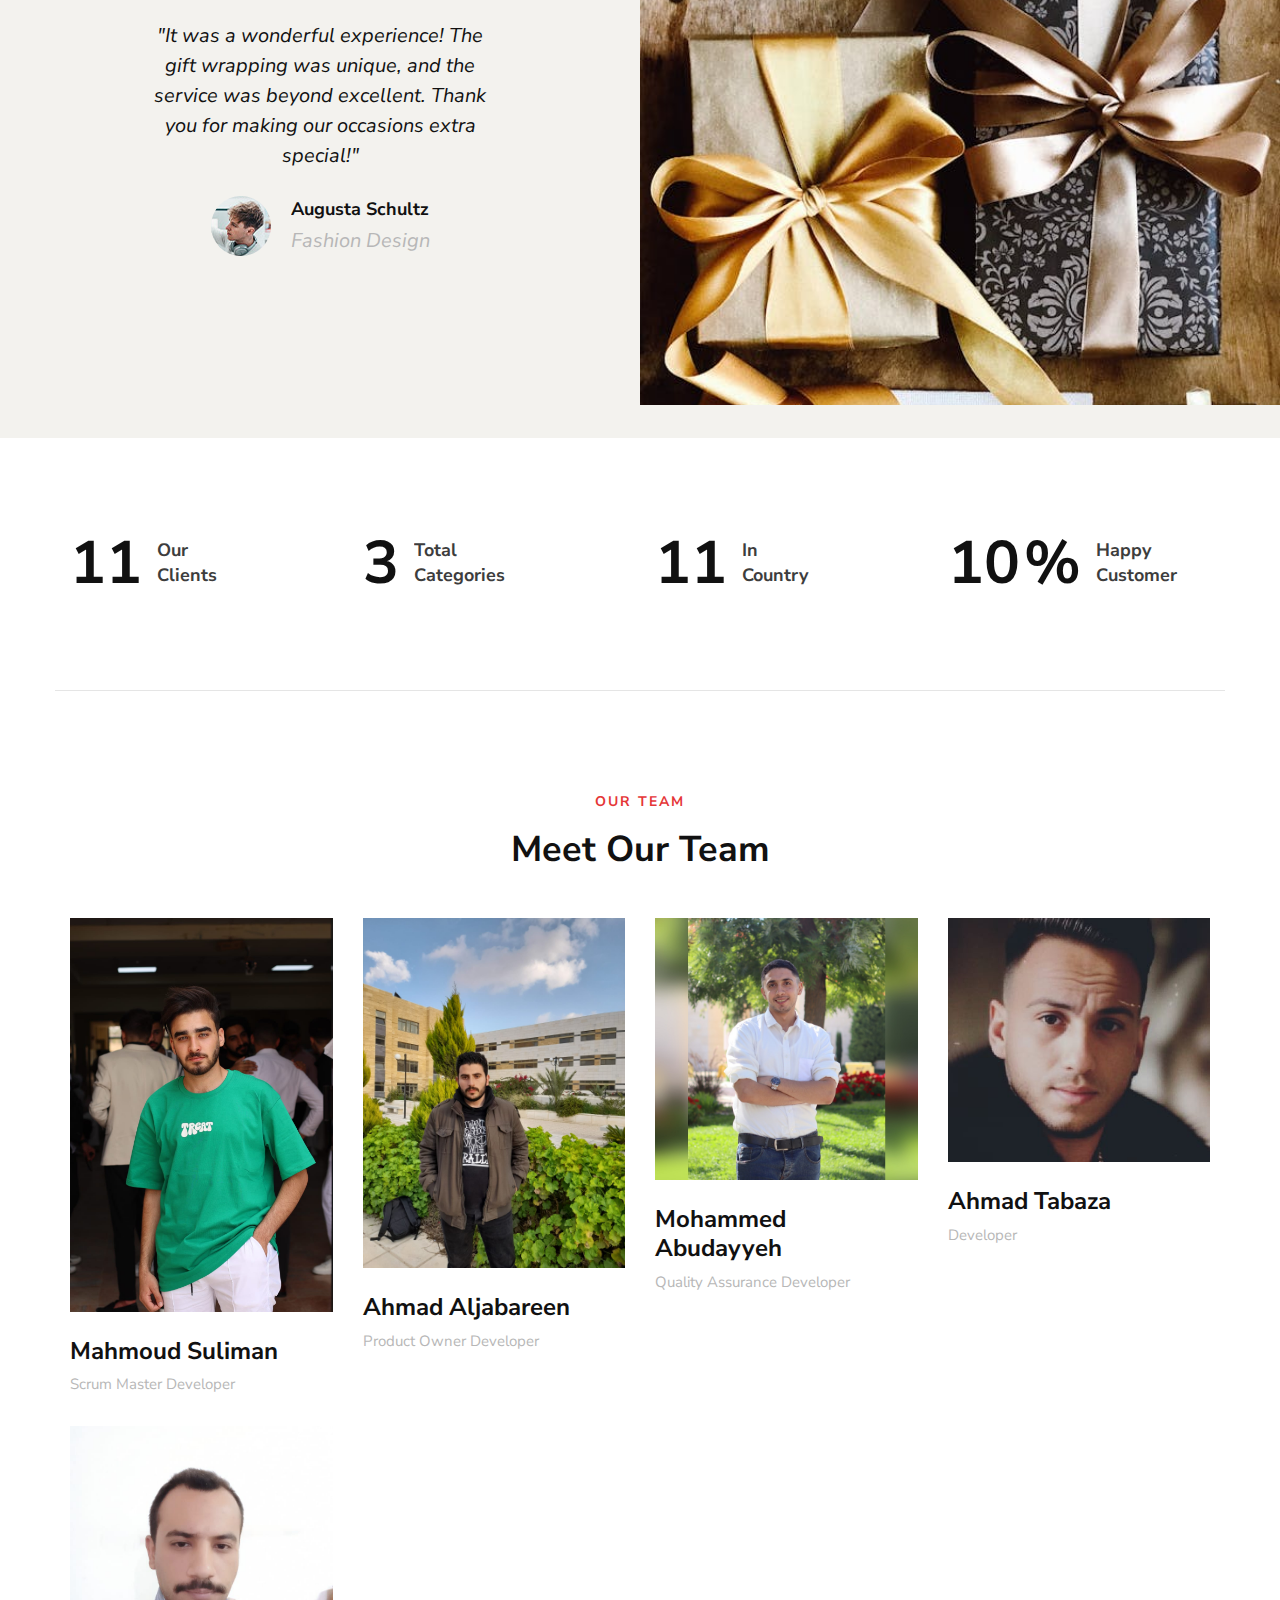
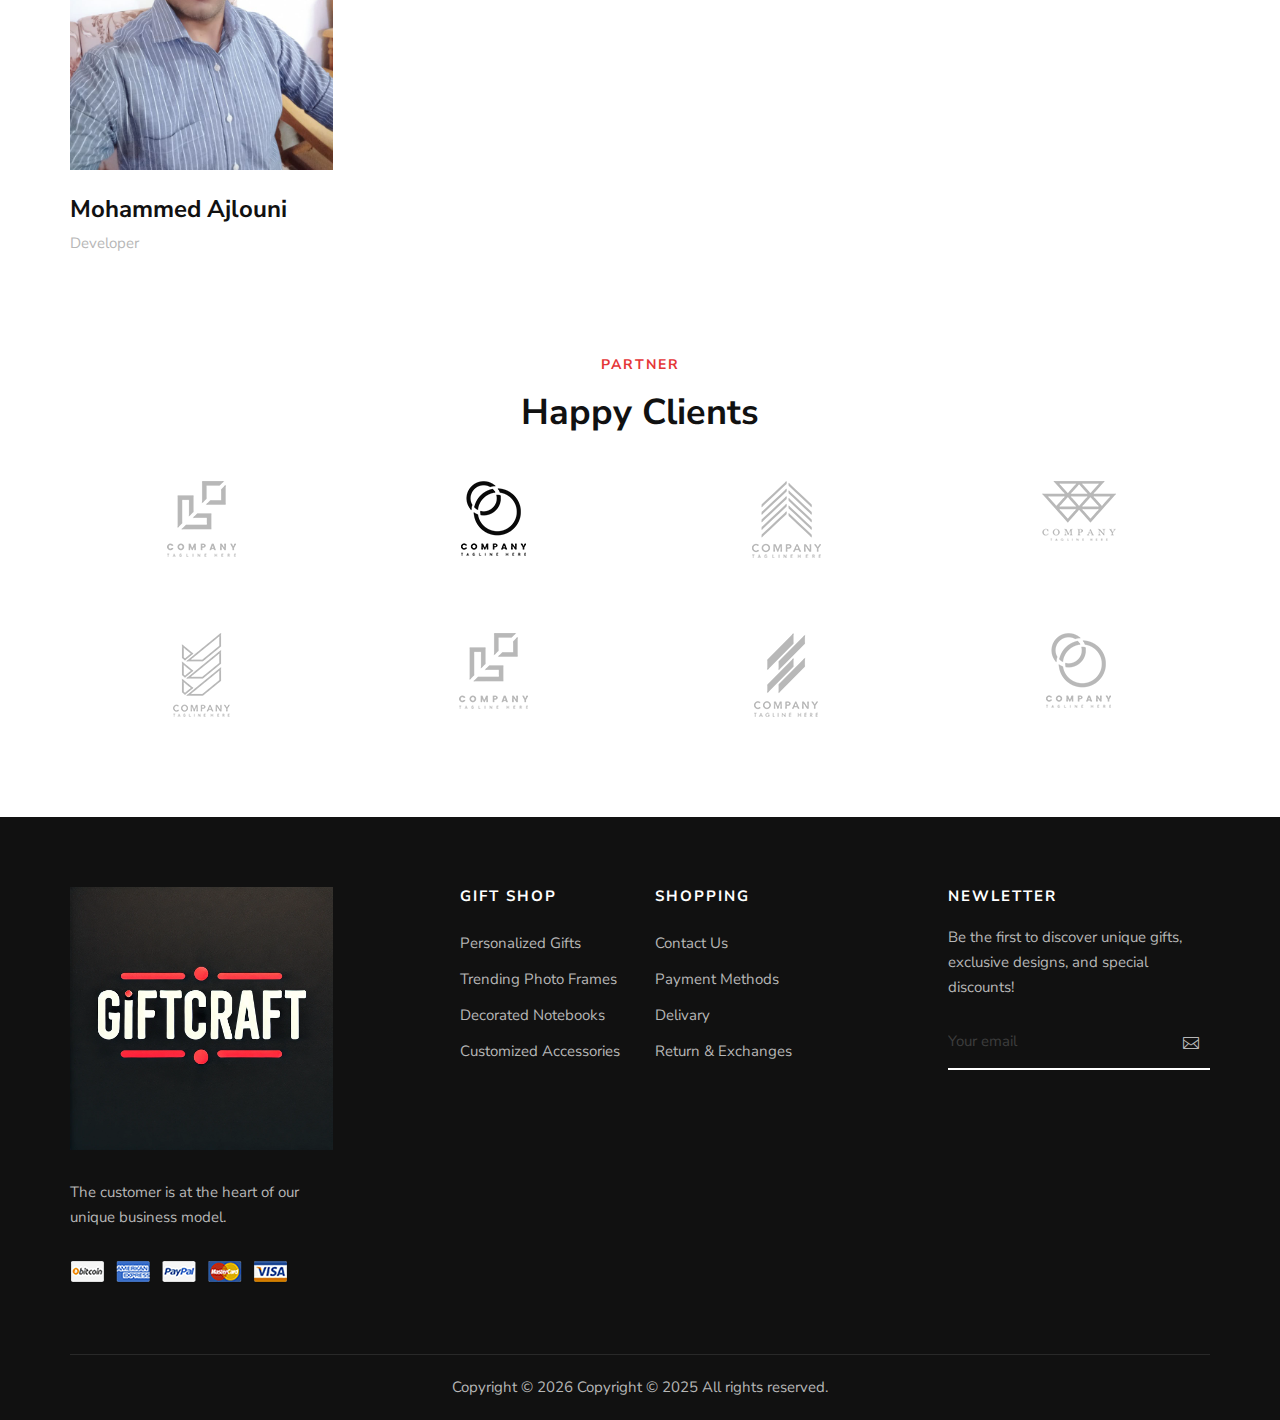
==== commit 26c8fec1: "add" ====
--- a/about.html
+++ b/about.html
@@ -489,4 +489,4 @@
     <script src="js/owl.carousel.min.js"></script>
     <script src="js/main.js"></script>
   </body>
-</html>
+</html>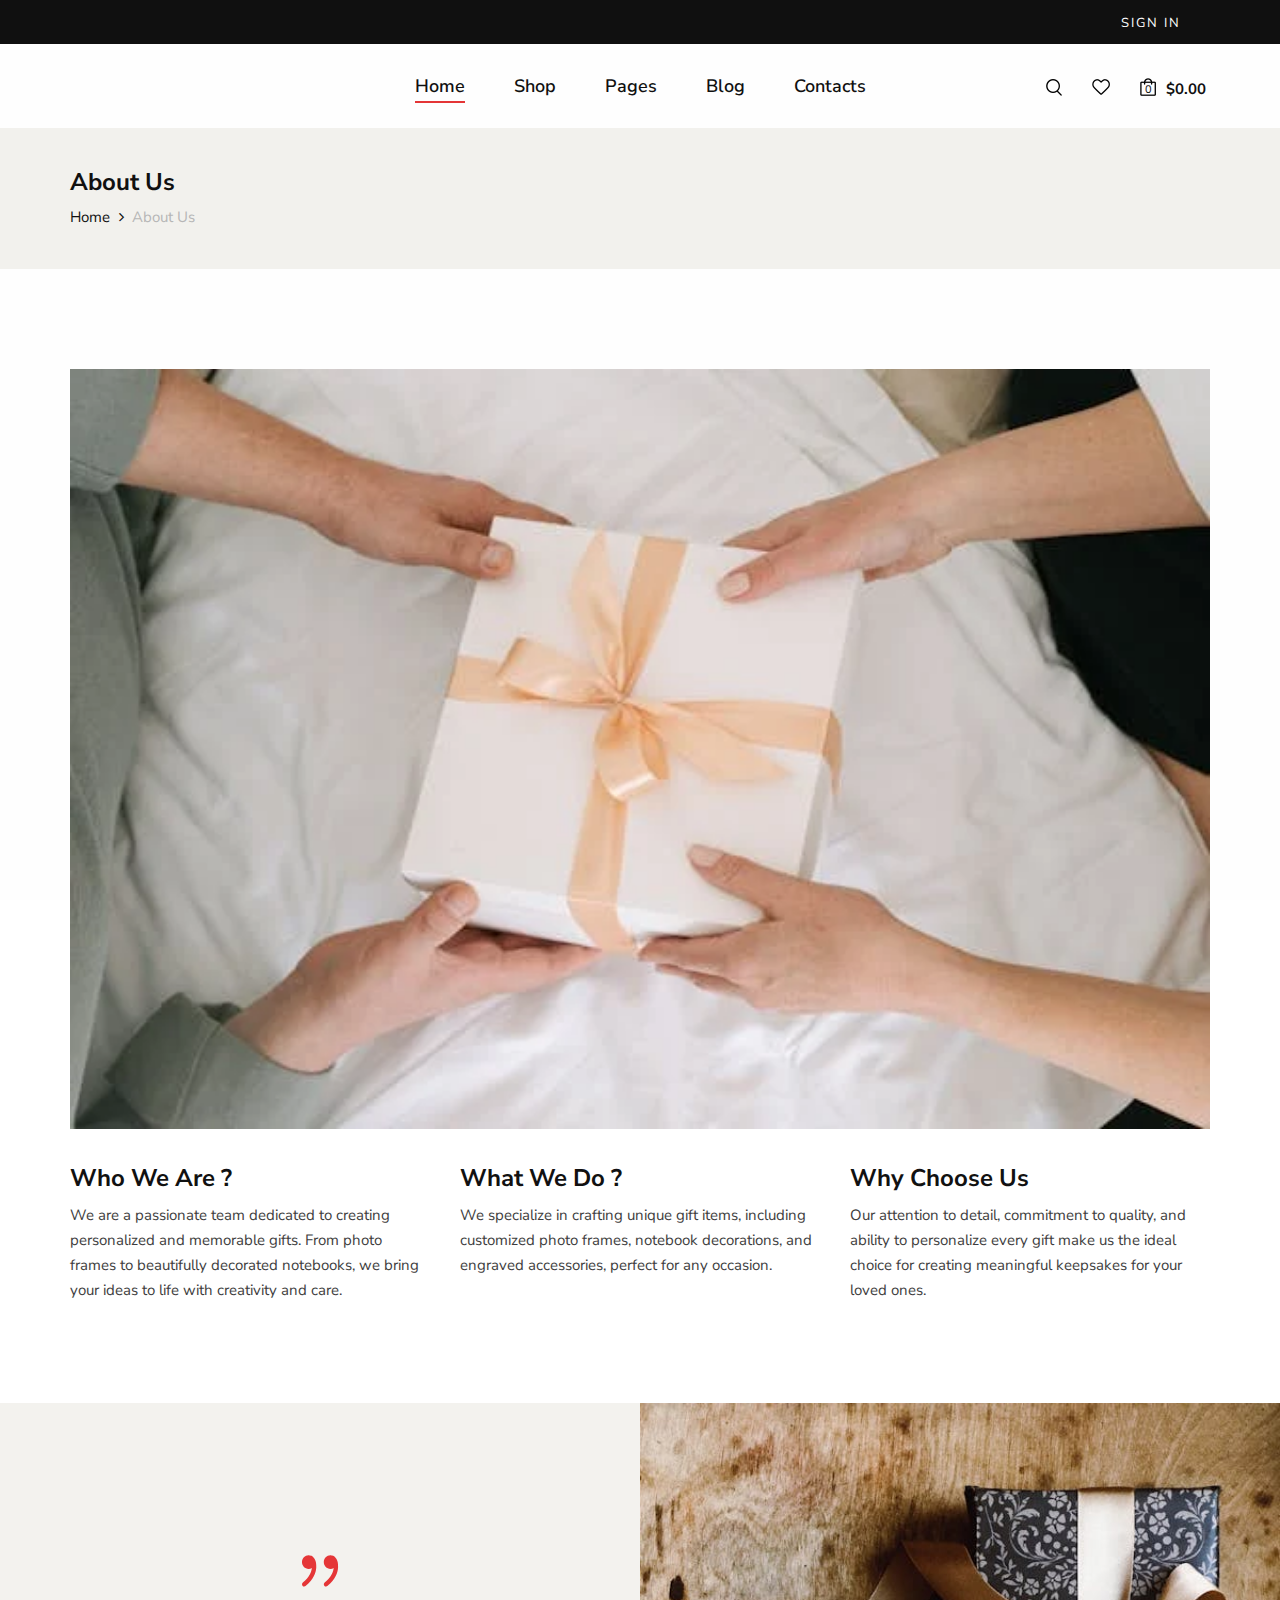
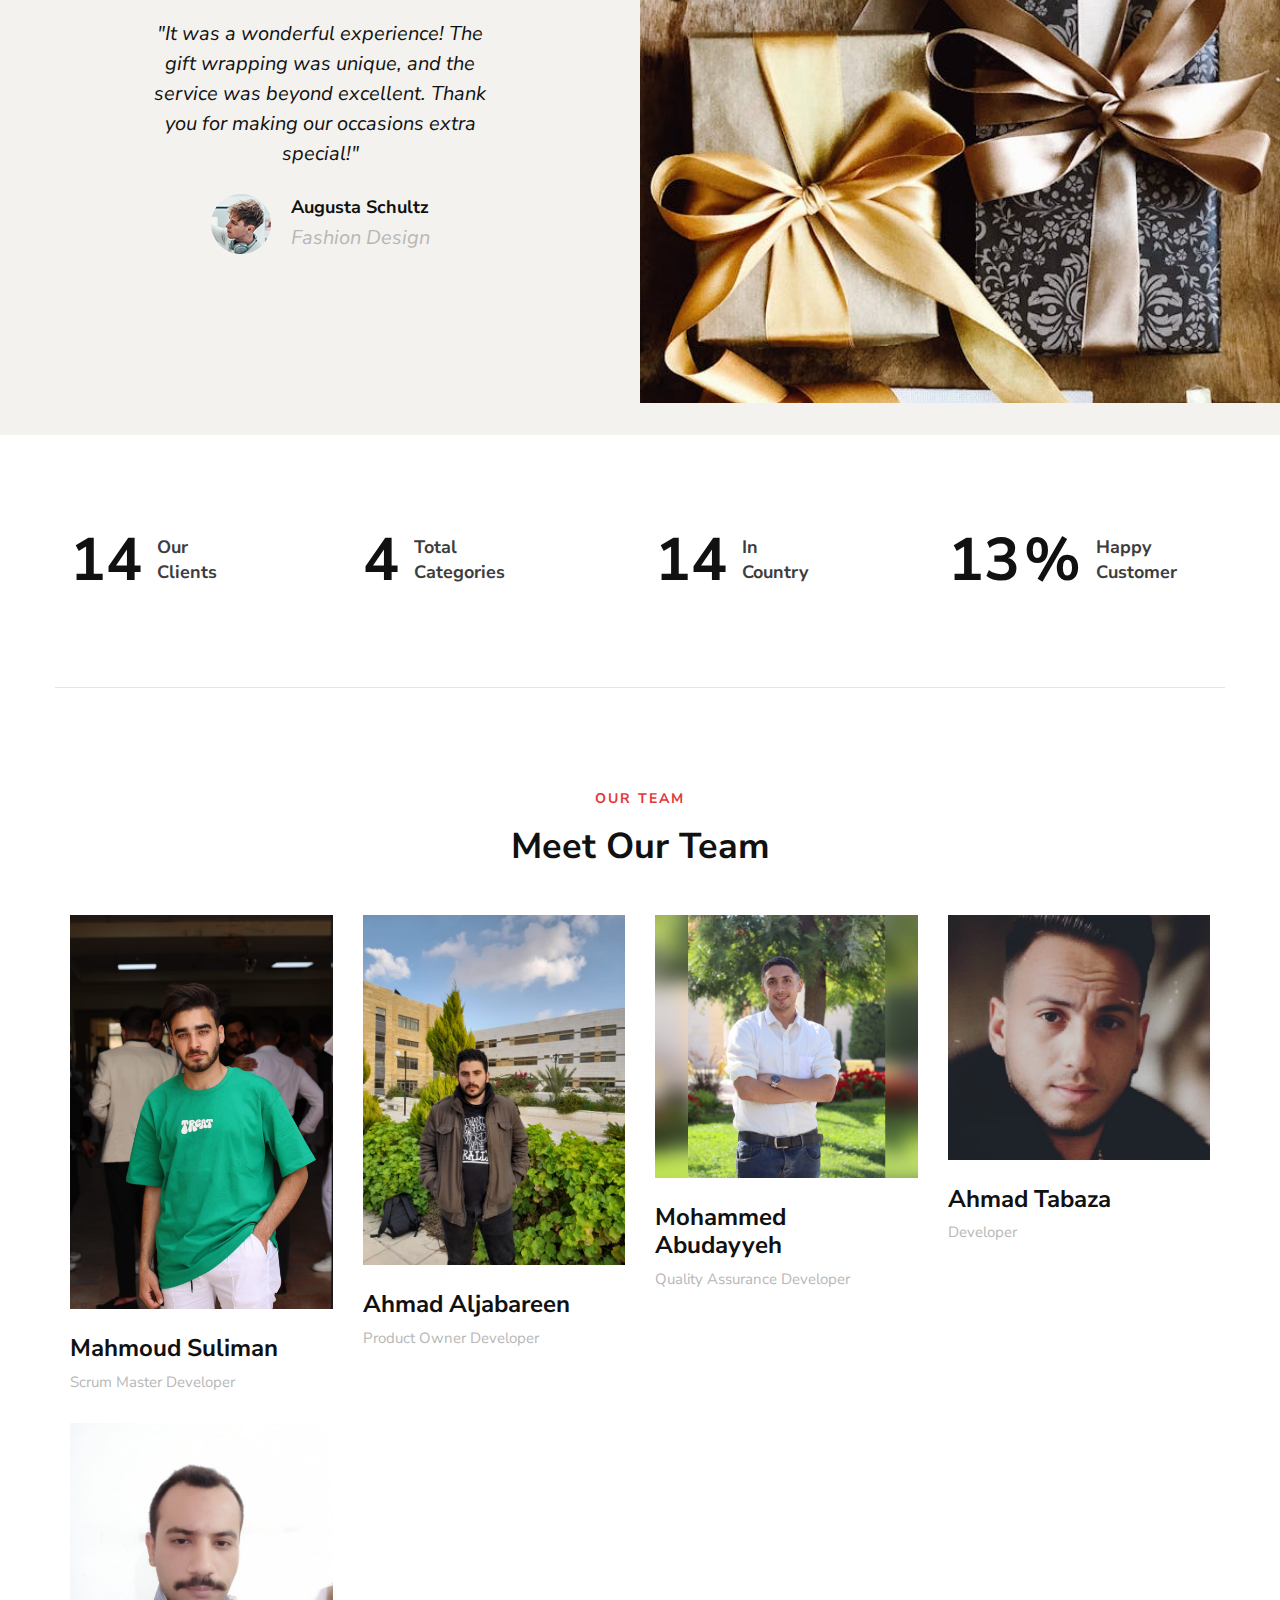
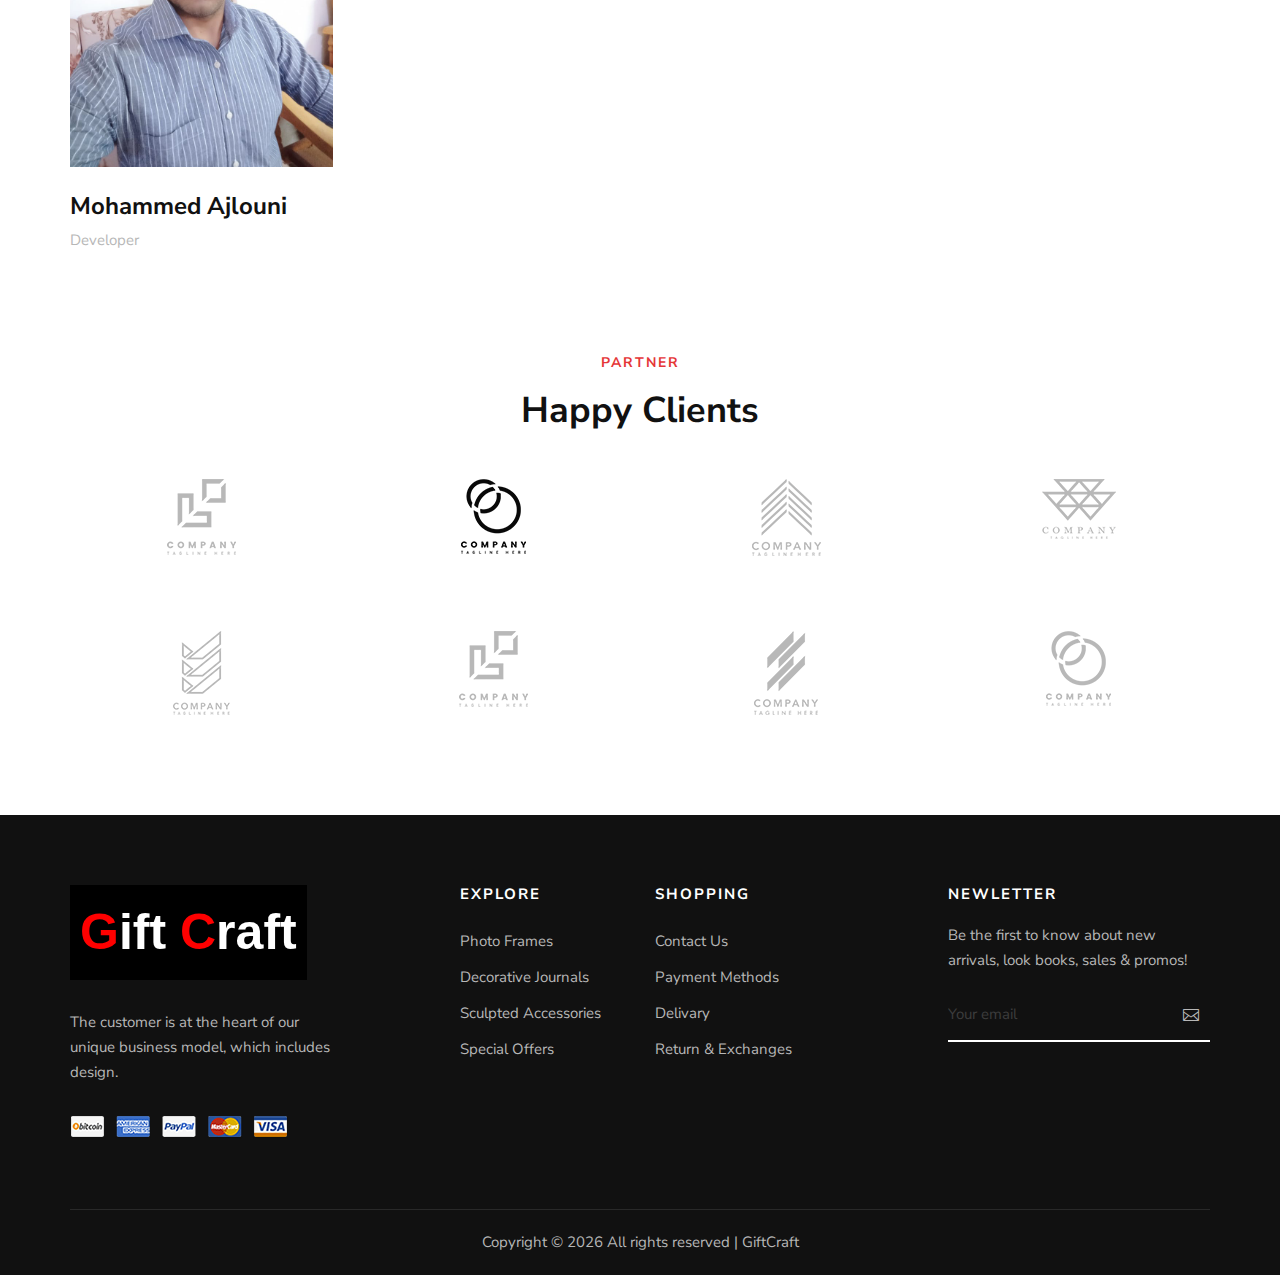
==== commit 0832f88f: "finaly" ====
--- a/about.html
+++ b/about.html
@@ -26,114 +26,120 @@
   </head>
 
   <body>
-    <!-- Page Preloder -->
-    <div id="preloder">
-      <div class="loader"></div>
+      <!-- Page Preloder -->
+      <div id="preloder">
+        <div class="loader"></div>
     </div>
 
     <!-- Offcanvas Menu Begin -->
     <div class="offcanvas-menu-overlay"></div>
     <div class="offcanvas-menu-wrapper">
-      <div class="offcanvas__option">
-        <div class="offcanvas__links">
-          <a href="#">Sign in</a>
-          <a href="#">FAQs</a>
-        </div>
-        <div class="offcanvas__top__hover">
-          <span>Usd <i class="arrow_carrot-down"></i></span>
-          <ul>
-            <li>USD</li>
-            <li>EUR</li>
-            <li>USD</li>
-          </ul>
-        </div>
-      </div>
-      <div class="offcanvas__nav__option">
-        <a href="#" class="search-switch"
-          ><img src="img/icon/search.png" alt=""
-        /></a>
-        <a href="#"><img src="img/icon/heart.png" alt="" /></a>
-        <a href="#"><img src="img/icon/cart.png" alt="" /> <span>0</span></a>
-        <div class="price">$0.00</div>
-      </div>
-      <div id="mobile-menu-wrap"></div>
-      <div class="offcanvas__text">
-        <p>Free shipping, 30-day return or refund guarantee.</p>
-      </div>
-    </div>
-    <!-- Offcanvas Menu End -->
-
-    <!-- Header Section Begin -->
-    <header class="header">
-      <div class="header__top">
-        <div class="container">
-          <div class="row">
-            <div class="col-lg-6 col-md-7">
-              <div class="header__top__left">
-                <p>Free shipping, 30-day return or refund guarantee.</p>
-              </div>
-            </div>
-            <div class="col-lg-6 col-md-5">
-              <div class="header__top__right">
-                <div class="header__top__links">
-                  <a href="#">Sign in</a>
-                  <a href="#">FAQs</a>
-                </div>
-                <div class="header__top__hover">
-                  <span>Usd <i class="arrow_carrot-down"></i></span>
-                  <ul>
+        <div class="offcanvas__option">
+            <div class="offcanvas__links">
+                <a href="login.html" id="auth-link">Sign in</a>
+                <!-- <a href="#">FAQs</a> -->
+            </div>
+            <div class="offcanvas__top__hover">
+                <!-- <span>Usd <i class="arrow_carrot-down"></i></span>
+                <ul>
                     <li>USD</li>
                     <li>EUR</li>
                     <li>USD</li>
-                  </ul>
-                </div>
-              </div>
-            </div>
-          </div>
-        </div>
-      </div>
-      <div class="container">
-        <div class="row">
-          <div class="col-lg-3 col-md-3">
-            <div class="header__logo">
-              <a href="./index.html"><img src="img/logo.png" alt="" /></a>
-            </div>
-          </div>
-          <div class="col-lg-6 col-md-6">
-            <nav class="header__menu mobile-menu">
-              <ul>
-                <li><a href="./index.html">Home</a></li>
-                <li><a href="./shop.html">Shop</a></li>
-                <li>
-                  <a href="#">Pages</a>
-                  <ul class="dropdown">
-                    <li><a href="./about.html">About Us</a></li>
-                    <li><a href="./shop-details.html">Shop Details</a></li>
-                    <li><a href="./shopping-cart.html">Shopping Cart</a></li>
-                    <li><a href="./checkout.html">Check Out</a></li>
-                    <li><a href="./blog-details.html">Blog Details</a></li>
-                  </ul>
-                </li>
-                <li class="active"><a href="./blog.html">Blog</a></li>
-                <li><a href="./contact.html">Contacts</a></li>
-              </ul>
-            </nav>
-          </div>
-          <div class="col-lg-3 col-md-3">
-            <div class="header__nav__option">
-              <a href="#" class="search-switch"
-                ><img src="img/icon/search.png" alt=""
-              /></a>
-              <a href="#"><img src="img/icon/heart.png" alt="" /></a>
-              <a href="#"
-                ><img src="img/icon/cart.png" alt="" /> <span>0</span></a
-              >
-              <div class="price">$0.00</div>
-            </div>
-          </div>
-        </div>
-        <div class="canvas__open"><i class="fa fa-bars"></i></div>
-      </div>
+                </ul> -->
+            </div>
+        </div>
+        <div class="offcanvas__nav__option">
+        <a href="#" class="search-switch">
+       <img src= "img/icon/search.png" alt=""></a>
+            <a href="#"><img src="img/icon/heart.png" alt=""></a>
+            <a href="#"><img src="img/icon/cart.png" alt=""> <span>0</span></a>
+            <div class="price">$0.00</div>
+        </div>
+        <div id="mobile-menu-wrap"></div>
+        <div class="offcanvas__text">
+            <!-- <p>Free shipping, 30-day return or refund guarantee.</p> -->
+        </div>
+    </div>
+    <!-- Offcanvas Menu End -->
+
+    <!-- Header Section Begin -->
+    <header class="header">
+        <div class="header__top">
+            <div class="container">
+                <div class="row">
+                    <div class="col-lg-6 col-md-7">
+                        <!-- <div class="header__top__left">
+                            <p>Free shipping, 30-day return or refund guarantee.</p>
+                        </div> -->
+                    </div>
+                    <div class="col-lg-6 col-md-5">
+                        <div class="header__top__right">
+                            <div class="header__top__links">
+                                <a href="login.html" id="auth-link1">Sign in</a>
+                                <!-- <a href="#">FAQs</a> -->
+                            </div>
+                            <div class="header__top__hover">
+                                <!-- <span>Usd <i class="arrow_carrot-down"></i></span>
+                                <ul>
+                                    <li>USD</li>
+                                    <li>EUR</li>
+                                    <li>USD</li>
+                                </ul> -->
+                            </div>
+                        </div>
+                    </div>
+                </div>
+            </div>
+        </div>
+        <div class="container">
+            <div class="row">
+                <div class="col-lg-3 col-md-3">
+                    <div class="header__logo">
+                        <a href="./index.html"><img src="" alt=""></a>
+                    </div>
+                </div>
+                <div class="col-lg-6 col-md-6">
+                    <nav class="header__menu mobile-menu">
+                        <ul>
+                            <li class="active"><a href="./index.html">Home</a></li>
+                            <li><a href="./shop.html">Shop</a></li>
+                            <li><a href="#">Pages</a>
+                                <ul class="dropdown">
+                                    <li><a href="./about.html">About Us</a></li>
+                                    <li><a href="./shop-details.html">Shop Details</a></li>
+                                    <li><a href="./shopping-cart.html">Shopping Cart</a></li>
+                                    <li><a href="./checkout.html">Check Out</a></li>
+                                    <li><a href="./blog-details.html">Blog Details</a></li>
+                                </ul>
+                            </li>
+                            <li><a href="./blog.html">Blog</a></li>
+                            <li><a href="./contact.html">Contacts</a></li>
+                        </ul>
+                    </nav>
+                </div>
+       
+                <div class="col-lg-3 col-md-3">
+                    <div class="header__nav__option">
+                        <a href="#"  id="heart-icon" class="search-switch"><img src="img/icon/search.png" alt=""></a>
+                        <!-- <a href="#" class="search-switch"><img src="img/icon/search.png" alt=""></a>
+                        <input
+                          type="text"
+                          id="search-input"
+                          class="search-input"
+                          placeholder="Search here..."
+                          style="display: none; margin-left: 10px;"
+                        /> -->
+                        <a href="#"><img src="img/icon/heart.png" alt=""></a>
+                        <a href="#"><img src="img/icon/cart.png" alt=""> <span>0</span></a>
+                        <div class="price">$0.00</div>
+                        <span id="profile" class="profile">
+                            <span> <a href="profile.html" id="full-name"></a></span>
+                          </span>
+                    </div>
+                </div>
+            </div>
+            <div class="canvas__open"><i class="fa fa-bars"></i></div>
+        </div>
     </header>
     <!-- Header Section End -->
 
@@ -392,79 +398,86 @@
     </section>
     <!-- Client Section End -->
 
-    <!-- Footer Section Begin -->
-    <footer class="footer">
-      <div class="container">
-        <div class="row">
-          <div class="col-lg-3 col-md-6 col-sm-6">
-            <div class="footer__about">
-              <div class="footer__logo">
-                <a href="#"
-                  ><img src="img/file-L5VJD6GGxr4PEbHJHqJNjC.png" alt=""
-                /></a>
-              </div>
-              <p>The customer is at the heart of our unique business model.</p>
-              <a href="#"><img src="img/payment.png" alt="" /></a>
-            </div>
-          </div>
-          <div class="col-lg-2 offset-lg-1 col-md-3 col-sm-6">
-            <div class="footer__widget">
-              <h6>Gift Shop</h6>
-              <ul>
-                <li><a href="#">Personalized Gifts</a></li>
-                <li><a href="#">Trending Photo Frames</a></li>
-                <li><a href="#">Decorated Notebooks</a></li>
-                <li><a href="#">Customized Accessories</a></li>
-              </ul>
-            </div>
-          </div>
-          <div class="col-lg-2 col-md-3 col-sm-6">
-            <div class="footer__widget">
-              <h6>Shopping</h6>
-              <ul>
-                <li><a href="#">Contact Us</a></li>
-                <li><a href="#">Payment Methods</a></li>
-                <li><a href="#">Delivary</a></li>
-                <li><a href="#">Return & Exchanges</a></li>
-              </ul>
-            </div>
-          </div>
-          <div class="col-lg-3 offset-lg-1 col-md-6 col-sm-6">
-            <div class="footer__widget">
-              <h6>NewLetter</h6>
-              <div class="footer__newslatter">
-                <p>
-                  Be the first to discover unique gifts, exclusive designs, and
-                  special discounts!
-                </p>
-                <form action="#">
-                  <input type="text" placeholder="Your email" />
-                  <button type="submit">
-                    <span class="icon_mail_alt"></span>
-                  </button>
-                </form>
-              </div>
-            </div>
-          </div>
-        </div>
-        <div class="row">
-          <div class="col-lg-12 text-center">
-            <div class="footer__copyright__text">
-              <!-- Link back to Colorlib can't be removed. Template is licensed under CC BY 3.0. -->
-              <p>
-                Copyright ©
-                <script>
-                  document.write(new Date().getFullYear());
-                </script>
-                Copyright © 2025 All rights reserved.
-              </p>
-              <!-- Link back to Colorlib can't be removed. Template is licensed under CC BY 3.0. -->
-            </div>
-          </div>
-        </div>
-      </div>
-    </footer>
+   
+       <!-- Footer Section Begin -->
+       <footer class="footer">
+        <div class="container">
+            <div class="row">
+                <div class="col-lg-3 col-md-6 col-sm-6">
+                    <div class="footer__about">
+                        <div class="footer__logo">
+                          <style>
+                                .logo {
+                                    font-family: Arial, sans-serif;
+                                    font-size: 50px;
+                                    font-weight: bold;
+                                    color: white;
+                                    background-color: black; /* إذا أردت خلفية مشابهة */
+                                    padding: 10px;
+                                    display: inline-block;
+                                }
+                                .red-letter {
+                                    color: red;
+                                }
+                            </style>   <div class="logo">
+                                <span class="red-letter">G</span>ift <span class="red-letter">C</span>raft
+                            </div>
+                            
+                           
+                            <!-- <a href="#"><img style="width: 80px; height:50;" src="icon.jpg" alt=""></a> -->
+                        </div>
+                        <p>The customer is at the heart of our unique business model, which includes design.</p>
+                        <a href="#"><img src="img/payment.png" alt=""></a>
+                    </div>
+                </div>
+                <div class="col-lg-2 offset-lg-1 col-md-3 col-sm-6">
+                    <div class="footer__widget">
+                        <h6>Explore</h6>
+                        <ul>
+                            <li><a href="#">Photo Frames</a></li>
+                            <li><a href="#">Decorative Journals</a></li>
+                            <li><a href="#">Sculpted Accessories</a></li>
+                            <li><a href="#">Special Offers</a></li>
+                        </ul>
+                    </div>
+                </div>
+                <div class="col-lg-2 col-md-3 col-sm-6">
+                    <div class="footer__widget">
+                        <h6>Shopping</h6>
+                        <ul>
+                            <li><a href="#">Contact Us</a></li>
+                            <li><a href="#">Payment Methods</a></li>
+                            <li><a href="#">Delivary</a></li>
+                            <li><a href="#">Return & Exchanges</a></li>
+                        </ul>
+                    </div>
+                </div>
+                <div class="col-lg-3 offset-lg-1 col-md-6 col-sm-6">
+                    <div class="footer__widget">
+                        <h6>NewLetter</h6>
+                        <div class="footer__newslatter">
+                            <p>Be the first to know about new arrivals, look books, sales & promos!</p>
+                            <form action="#">
+                                <input type="text" placeholder="Your email">
+                                <button type="submit"><span class="icon_mail_alt"></span></button>
+                            </form>
+                        </div>
+                    </div>
+                </div>
+            </div>
+            <div class="row">
+                <div class="col-lg-12 text-center">
+                    <div class="footer__copyright__text">
+                       
+                        <p>Copyright &copy; <script>document.write(new Date().getFullYear());</script>
+                            All rights reserved | GiftCraft</p>
+                    </div>
+                </div>
+            </div>
+        </div>
+    </footer> 
     <!-- Footer Section End -->
+
 
     <!-- Search Begin -->
     <div class="search-model">
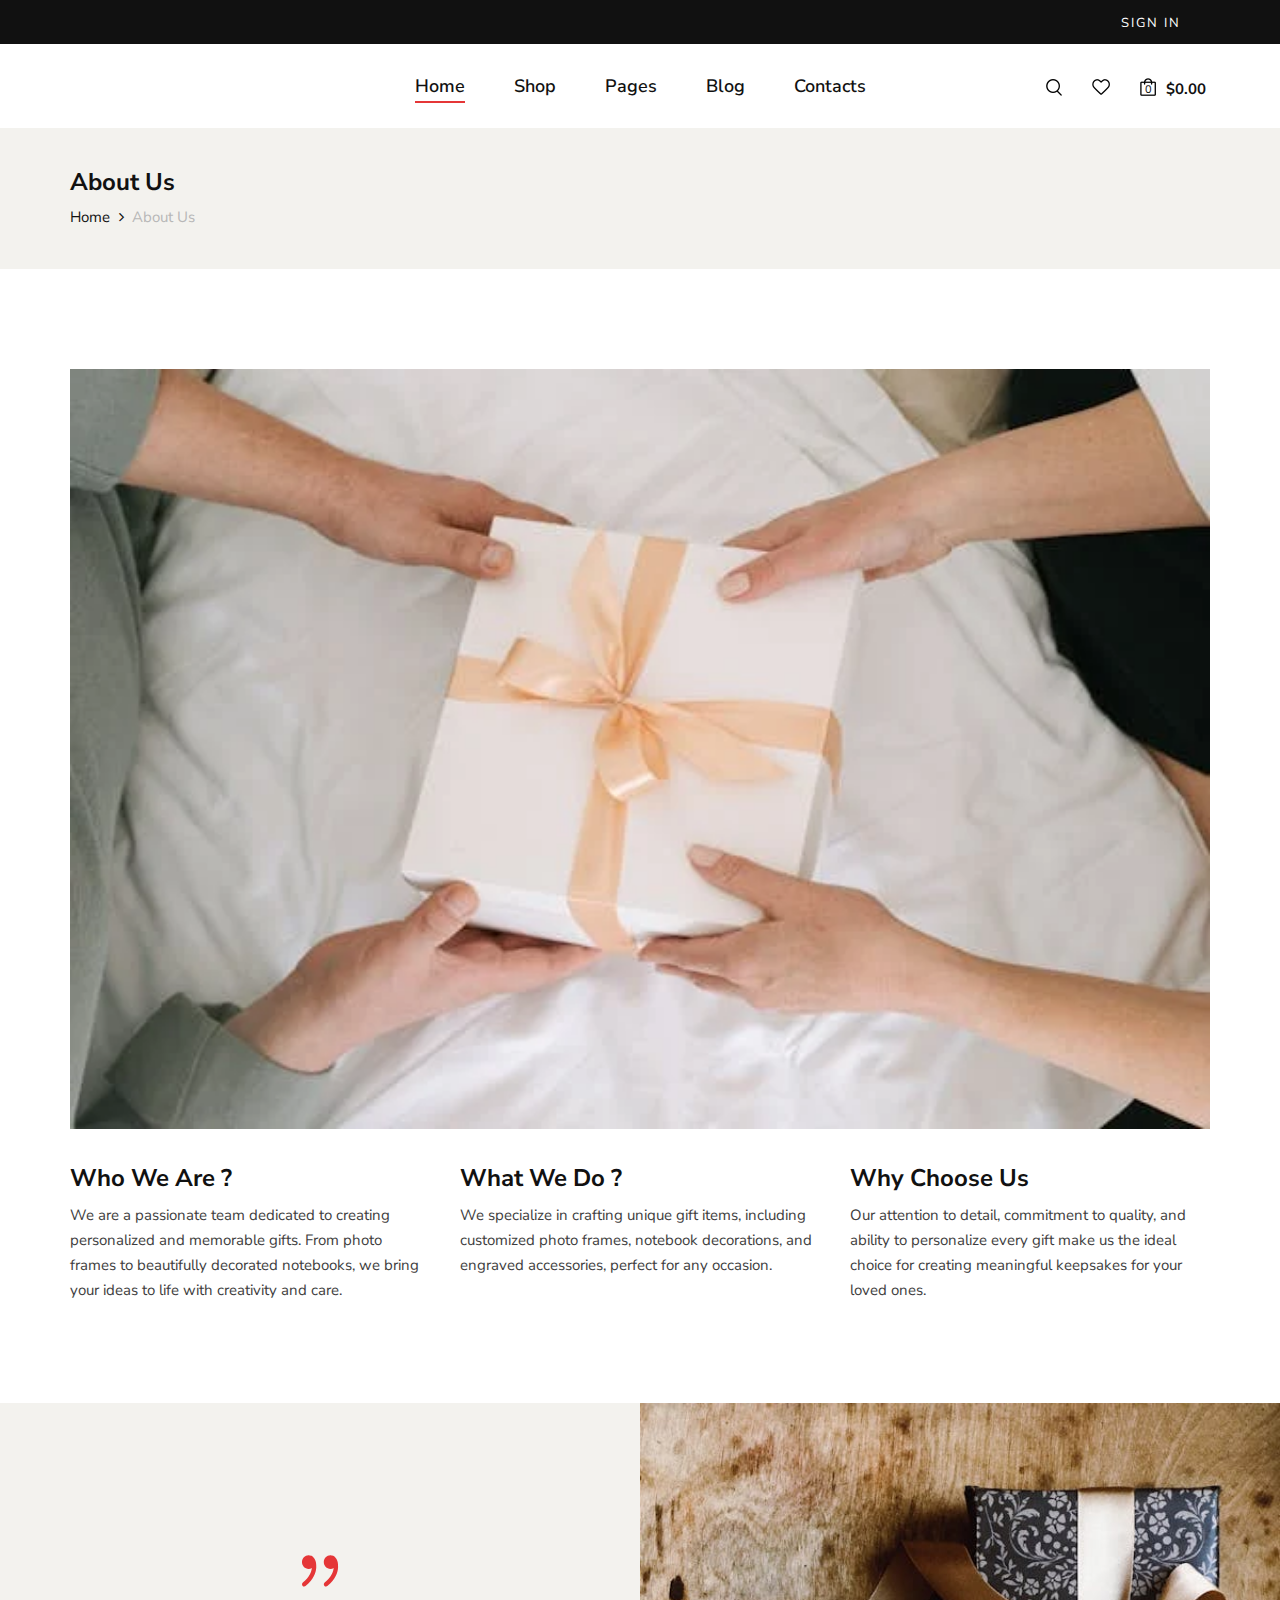
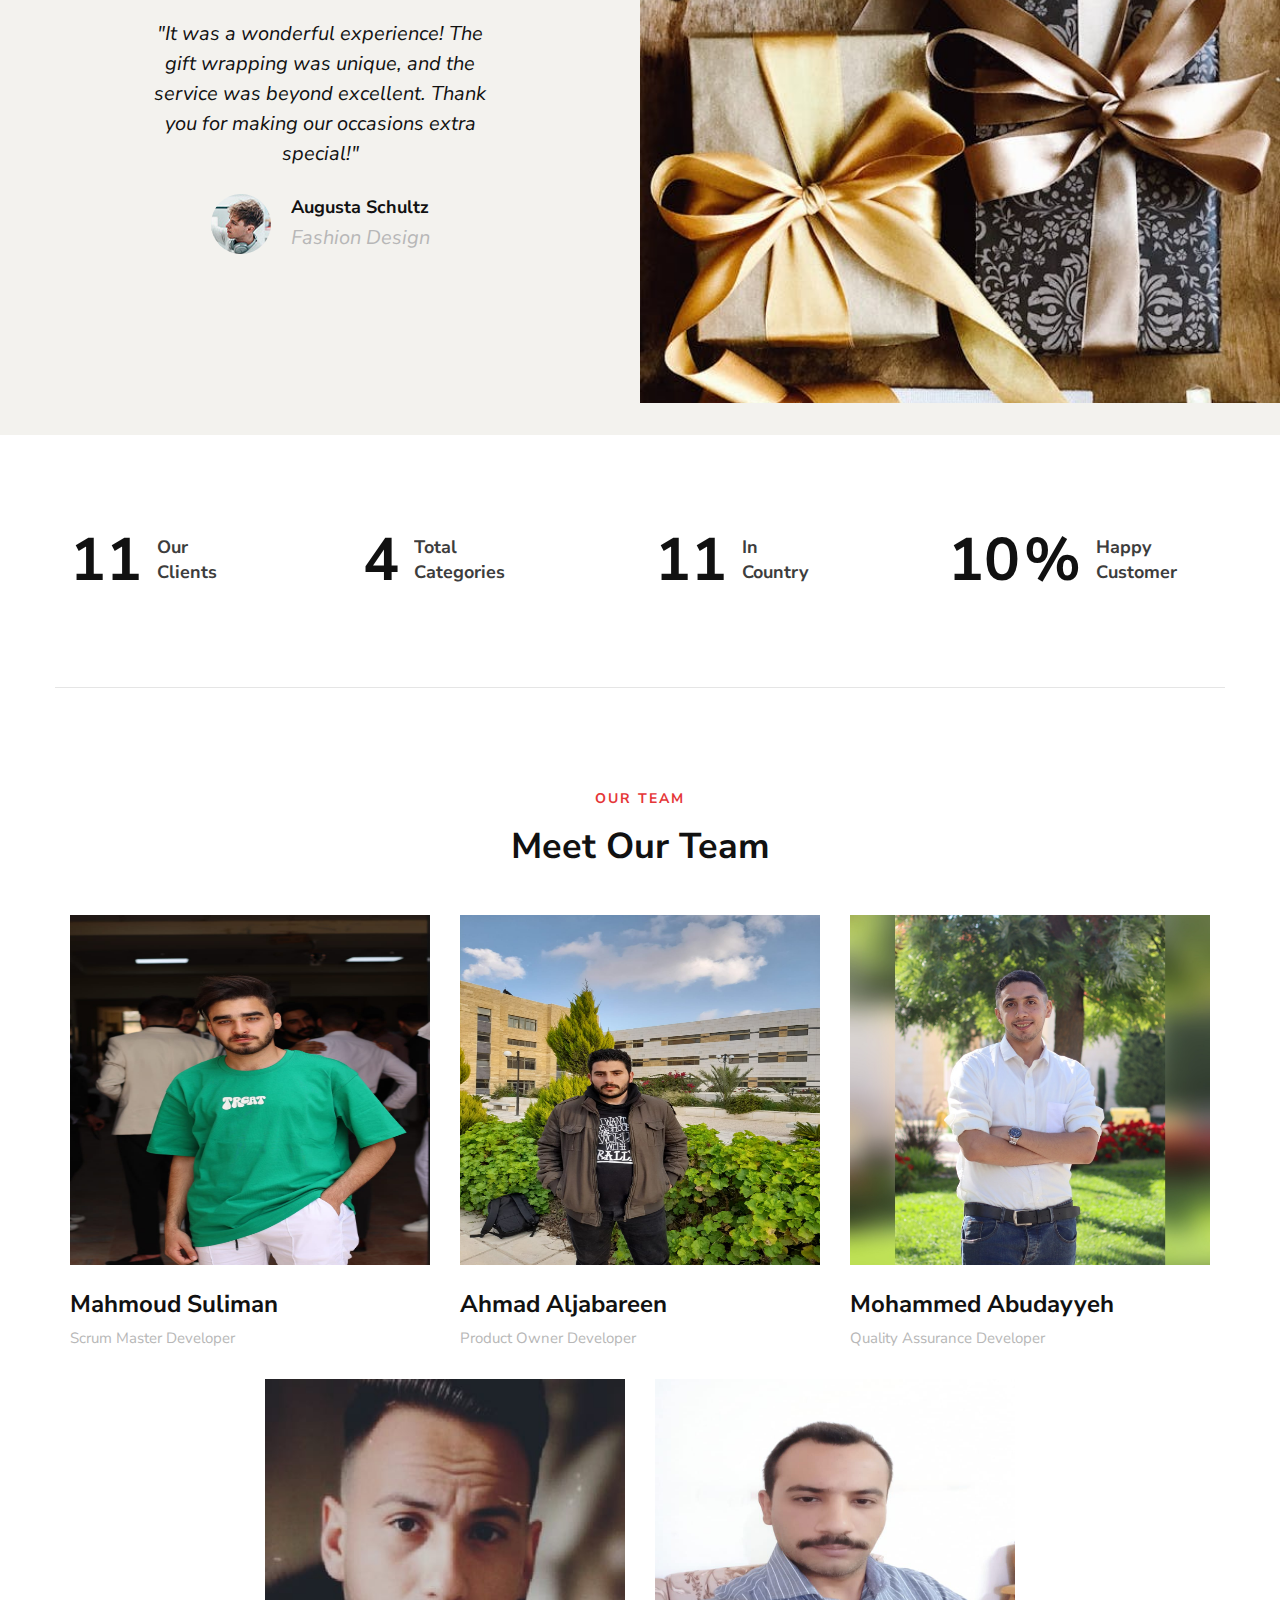
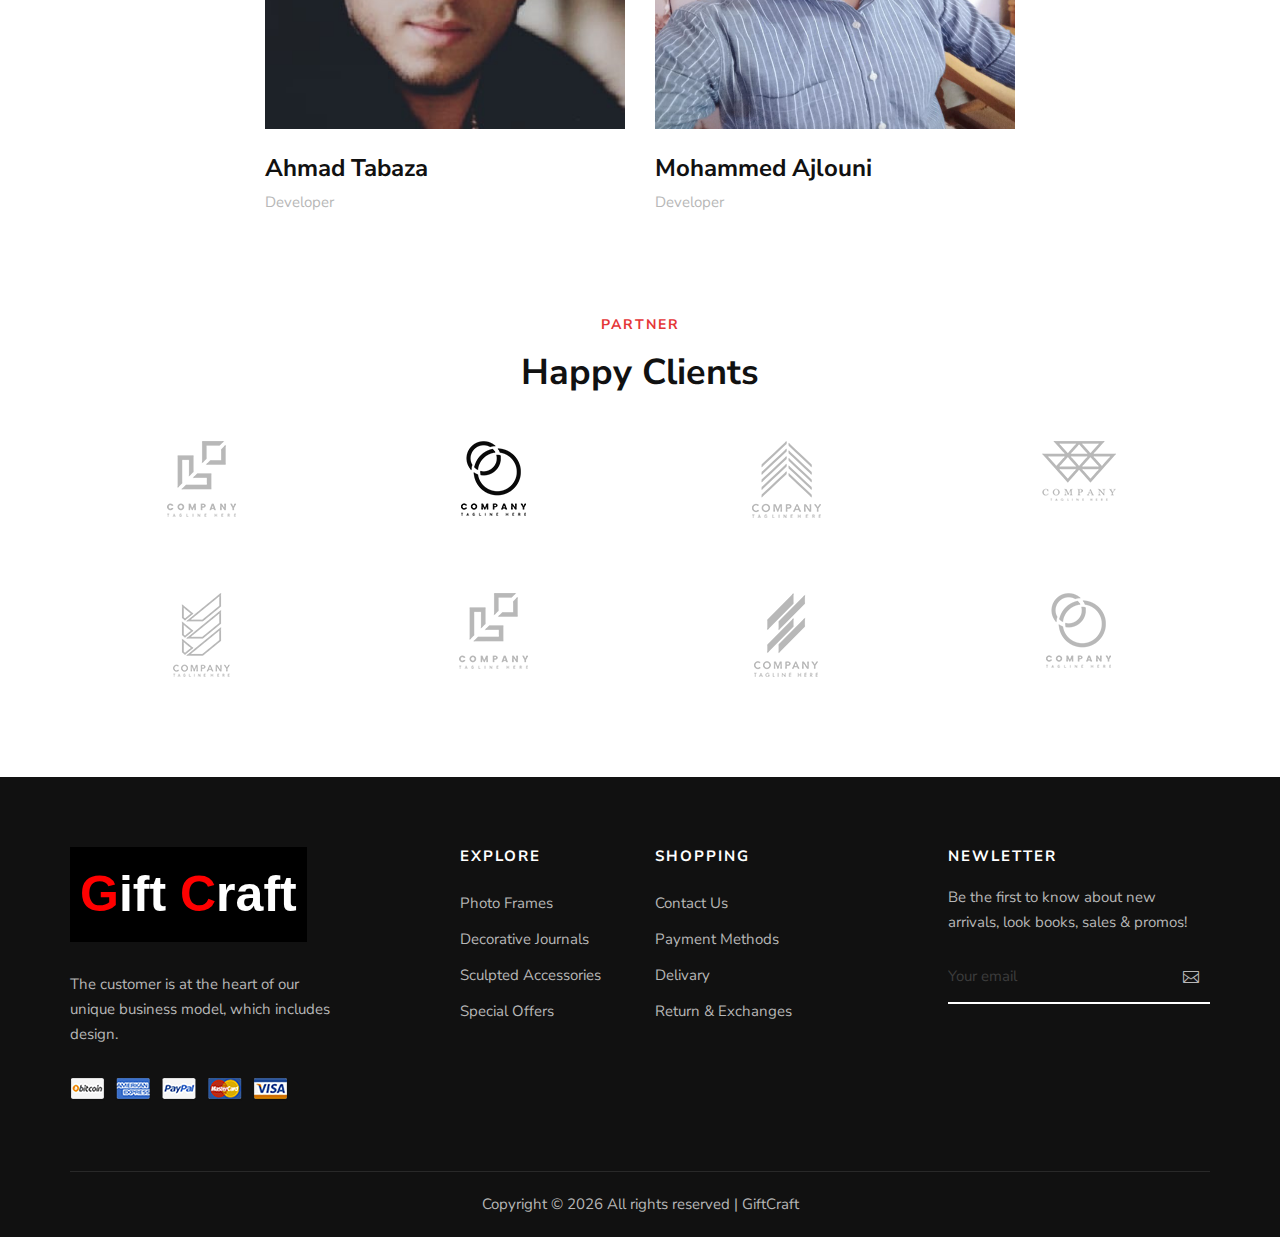
==== commit a483fd43: "finaly" ====
--- a/about.html
+++ b/about.html
@@ -300,38 +300,38 @@
             width: 100%;
           }
         </style>
-        <div class="row">
-          <div class="col-lg-3 col-md-6 col-sm-6">
+        <div class="row"style="justify-content: center;" >
+          <div class="col-lg-4 col-md-6 col-sm-6">
             <div class="team__item">
-              <img src="img/about/mahmoud.jpg" alt="" />
+              <img style="width: 300px; height: 350px;"  src=" img/about/mahmoud.jpg" alt="" />
               <h4>Mahmoud Suliman</h4>
               <span>Scrum Master Developer</span>
             </div>
           </div>
-          <div class="col-lg-3 col-md-6 col-sm-6">
+          <div class="col-lg-4 col-md-6 col-sm-6">
             <div class="team__item">
-              <img src="img/about/jabareen.jpg" alt="" />
+              <img style="width: 300px; height: 350px;" src="img/about/jabareen.jpg" alt="" />
               <h4>Ahmad Aljabareen</h4>
               <span>Product Owner Developer</span>
             </div>
           </div>
-          <div class="col-lg-3 col-md-6 col-sm-6">
+          <div class="col-lg-4 col-md-6 col-sm-6">
             <div class="team__item">
-              <img src="img/about/abudayyeh.jpg" alt="" />
+              <img style="width: 300px; height: 350px;"  src="img/about/abudayyeh.jpg" alt="" />
               <h4>Mohammed Abudayyeh</h4>
               <span>Quality Assurance Developer</span>
             </div>
           </div>
-          <div class="col-lg-3 col-md-6 col-sm-6">
+          <div class="col-lg-4 col-md-6 col-sm-6">
             <div class="team__item">
-              <img src="img/about/tabaza.jpg" alt="" />
+              <img style="width: 300px; height: 350px;"  src="img/about/tabaza.jpg" alt="" />
               <h4>Ahmad Tabaza</h4>
               <span>Developer</span>
             </div>
           </div>
-          <div class="col-lg-3 col-md-6 col-sm-6">
+          <div class="col-lg-4 col-md-6 col-sm-6">
             <div class="team__item">
-              <img src="img/about/ajlouni.jpg" alt="" />
+              <img style="width: 300px; height: 350px;"   src="img/about/ajlouni.jpg" alt="" />
               <h4>Mohammed Ajlouni</h4>
               <span>Developer</span>
             </div>
@@ -340,7 +340,86 @@
       </div>
     </section>
     <!-- Team Section End -->
-
+<!-- Team Section Begin -->
+<!-- <section class="team spad">
+  <div class="container">
+    <div class="row">
+      <div class="col-lg-12">
+        <div class="section-title">
+          <span>Our Team</span>
+          <h2>Meet Our Team</h2>
+        </div>
+      </div>
+    </div>
+    <style>
+      .team__container {
+        display: flex;
+        flex-wrap: wrap;
+        justify-content: center;
+        gap: 20px;
+      }
+
+      .team__item {
+        flex: 1 1 calc(20% - 20px); /* استيعاب 5 عناصر في الصف الواحد مع فجوات */
+        max-width: calc(20% - 20px);
+        text-align: center;
+        box-sizing: border-box;
+      }
+
+      .team__item img {
+        width: 100%;
+        height: auto;
+        border-radius: 10px; /* لإضافة زوايا مستديرة للصورة */
+      }
+
+      @media (max-width: 1024px) {
+        .team__item {
+          flex: 1 1 calc(33.33% - 20px); /* 3 عناصر في الصف */
+        }
+      }
+
+      @media (max-width: 768px) {
+        .team__item {
+          flex: 1 1 calc(50% - 20px); /* عنصران في الصف */
+        }
+      }
+
+      @media (max-width: 480px) {
+        .team__item {
+          flex: 1 1 100%; /* عنصر واحد في الصف */
+        }
+      }
+    </style>
+    <div class="team__container">
+      <div class="team__item">
+        <img style="width: 450px; height: 250px;" src="img/about/mahmoud.jpg" alt="" />
+        <h4>Mahmoud Suliman</h4>
+        <span>Scrum Master Developer</span>
+      </div>
+      <div class="team__item">
+        <img style="width: 450px; height: 250px;" src="img/about/jabareen.jpg" alt="" />
+        <h4>Ahmad Aljabareen</h4>
+        <span>Product Owner Developer</span>
+      </div>
+      <div class="team__item">
+        <img style="width: 450px; height: 250px;" src="img/about/abudayyeh.jpg" alt="" />
+        <h4>Mohammed Abudayyeh</h4>
+        <span>Quality Assurance Developer</span>
+      </div>
+      <div  class="team__item">
+        <img style="width: 450px; height: 250px;" src="img/about/tabaza.jpg" alt="" />
+        <h4>Ahmad Tabaza</h4>
+        <span>Developer</span>
+      </div>
+      <div class="team__item">
+        <img style="width: 450px; height: 250px;" src="img/about/ajlouni.jpg" alt="" />
+        <h4>Mohammed Ajlouni</h4>
+        <span>Developer</span>
+      </div>
+    </div>
+  </div>
+</section> -->
+<!-- Team Section End -->
     <!-- Client Section Begin -->
     <section class="clients spad">
       <div class="container">
